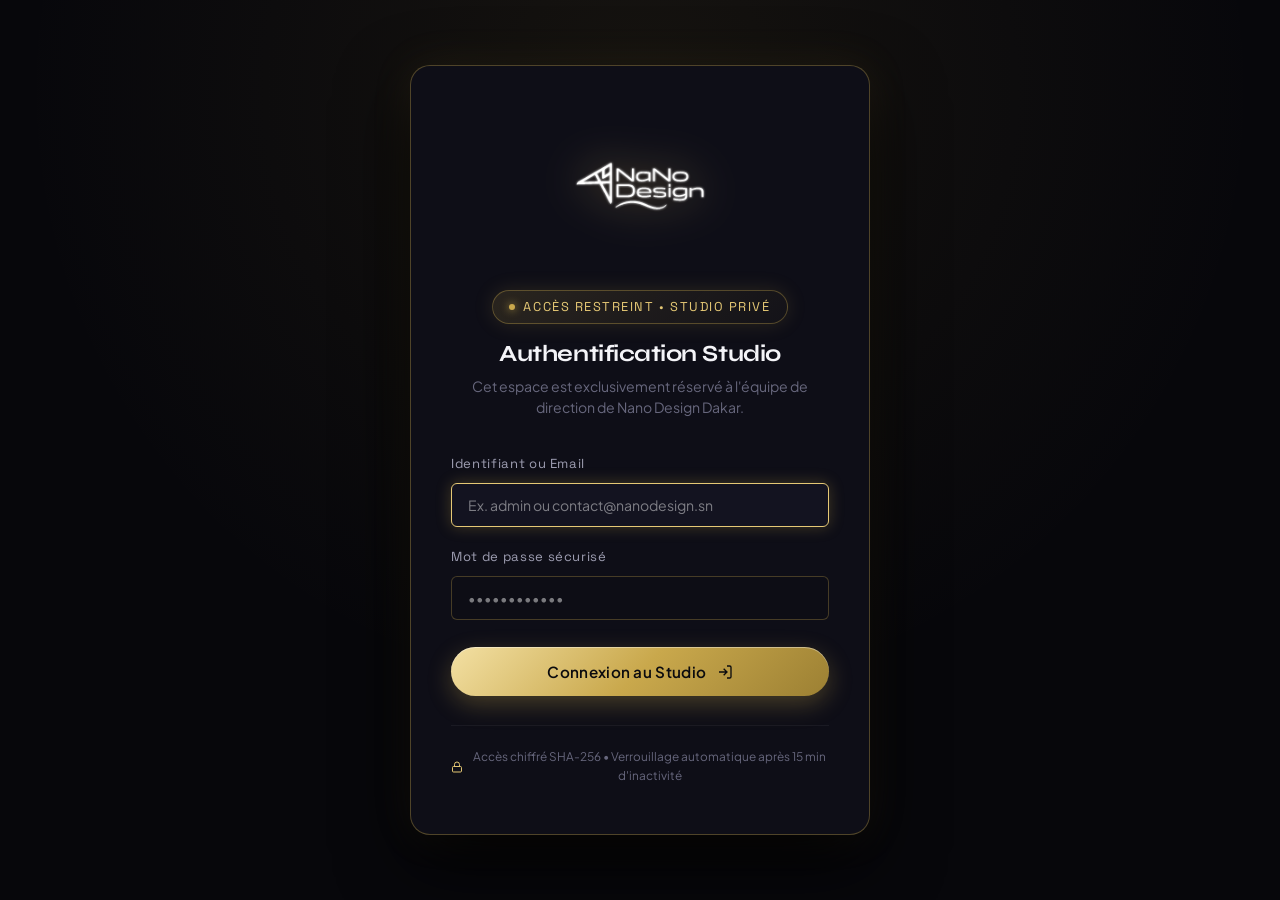
==== admin.html @ c99ffd92 "feat(portfolio): catalogue realisations style Pinterest, filtres contextuels, modale lightbox et hub" ====
<!DOCTYPE html>
<html lang="fr">

<head>
  <meta charset="UTF-8">
  <meta name="viewport" content="width=device-width, initial-scale=1.0">
  <title>Administration Studio — Nano Design Dakar</title>
  <!-- Directives de confidentialité stricte (aucun moteur de recherche) -->
  <meta name="robots" content="noindex, nofollow, noarchive, nosnippet">
  <meta name="googlebot" content="noindex, nofollow, noarchive">
  <meta name="theme-color" content="#07070B">

  <!-- PWA & Application Mobile dédiée Studio -->
  <link rel="manifest" href="admin-manifest.json">
  <meta name="apple-mobile-web-app-capable" content="yes">
  <meta name="apple-mobile-web-app-status-bar-style" content="black-translucent">
  <meta name="apple-mobile-web-app-title" content="Studio Nano">
  <link rel="apple-touch-icon" href="assets/Favicon.png">
  <link rel="icon" type="image/png" sizes="512x512" href="assets/Favicon.png">
  <link rel="shortcut icon" href="assets/Favicon.png">

  <!-- Google Fonts -->
  <link rel="preconnect" href="https://fonts.googleapis.com">
  <link rel="preconnect" href="https://fonts.gstatic.com" crossorigin>
  <link
    href="https://fonts.googleapis.com/css2?family=Plus+Jakarta+Sans:wght@400;500;600;700&family=Space+Grotesk:wght@400;500;600;700&family=Syne:wght@600;700;800&display=swap"
    rel="stylesheet">

  <link rel="stylesheet" href="css/style.css">
  <link rel="stylesheet" href="css/admin-modal.css">

  <style>
    /* Styles spécifiques pour la page admin autonome */
    body.admin-page {
      background: radial-gradient(circle at 50% 10%, rgba(201, 168, 76, 0.08) 0%, transparent 60%),
        #07070B;
      min-height: 100vh;
      display: flex;
      flex-direction: column;
      color: var(--text-primary);
      overflow-x: hidden;
    }

    /* Écran d'Authentification (Login Gate) */
    .admin-auth-screen {
      min-height: 100vh;
      display: flex;
      align-items: center;
      justify-content: center;
      padding: 2rem;
      position: relative;
    }

    .auth-card {
      width: 100%;
      max-width: 460px;
      background: #0E0E17;
      border: 1px solid var(--border-gold);
      border-radius: var(--radius-lg);
      padding: 3rem 2.5rem;
      box-shadow: 0 25px 70px rgba(0, 0, 0, 0.9), 0 0 40px rgba(201, 168, 76, 0.12);
      text-align: center;
      position: relative;
      animation: fadeInAuth 0.5s cubic-bezier(0.16, 1, 0.3, 1);
    }

    @keyframes fadeInAuth {
      from {
        opacity: 0;
        transform: translateY(20px) scale(0.97);
      }

      to {
        opacity: 1;
        transform: translateY(0) scale(1);
      }
    }

    .auth-logo-wrap {
      margin-bottom: 2rem;
      display: flex;
      justify-content: center;
    }

    .auth-logo-wrap img {
      height: 144px;
      /* Taille doublée (*2) */
      width: auto;
      max-width: 480px;
      object-fit: contain;
      mix-blend-mode: screen;
      filter: drop-shadow(0 0 1px rgba(255, 255, 255, 0.95)) drop-shadow(0 0 20px rgba(201, 168, 76, 0.5));
    }

    .auth-title {
      font-size: 1.45rem;
      margin-bottom: 0.5rem;
      color: var(--text-primary);
    }

    .auth-subtitle {
      font-size: 0.88rem;
      color: var(--text-muted);
      margin-bottom: 2.2rem;
      line-height: 1.5;
    }

    .auth-form {
      display: flex;
      flex-direction: column;
      gap: 1.2rem;
      text-align: left;
    }

    .auth-error-msg {
      background: rgba(230, 57, 70, 0.15);
      border: 1px solid rgba(230, 57, 70, 0.35);
      color: #FF6B7A;
      padding: 0.75rem 1rem;
      border-radius: var(--radius-sm);
      font-size: 0.85rem;
      display: none;
      align-items: center;
      gap: 0.5rem;
      margin-bottom: 0.5rem;
    }

    .auth-credentials-hint {
      margin-top: 1.8rem;
      padding-top: 1.4rem;
      border-top: 1px solid rgba(255, 255, 255, 0.05);
      font-size: 0.78rem;
      color: var(--text-muted);
      line-height: 1.6;
    }

    .auth-credentials-hint code {
      background: rgba(201, 168, 76, 0.1);
      color: var(--gold-light);
      padding: 0.2rem 0.4rem;
      border-radius: 4px;
      font-family: var(--font-tech);
    }

    /* Dashboard Principal Déverrouillé */
    .admin-dashboard-container {
      display: none;
      flex-direction: column;
      min-height: 100vh;
      width: 100%;
    }

    .dashboard-top-navbar {
      background: #0A0A10;
      border-bottom: 1px solid var(--border-gold);
      padding: 1rem 2rem;
      display: flex;
      align-items: center;
      justify-content: space-between;
      position: sticky;
      top: 0;
      z-index: 100;
    }

    .dashboard-brand {
      display: flex;
      align-items: center;
      gap: 1rem;
    }

    .dashboard-brand img {
      height: 96px;
      /* Taille doublée (*2) */
      width: auto;
      max-width: 380px;
      object-fit: contain;
      mix-blend-mode: screen;
      filter: drop-shadow(0 0 1px rgba(255, 255, 255, 0.9)) drop-shadow(0 0 14px rgba(201, 168, 76, 0.4));
    }

    .dashboard-user-badge {
      display: flex;
      align-items: center;
      gap: 0.5rem;
      font-family: var(--font-tech);
      font-size: 0.78rem;
      color: var(--gold-light);
      background: rgba(201, 168, 76, 0.1);
      padding: 0.35rem 0.85rem;
      border-radius: var(--radius-full);
      border: 1px solid rgba(201, 168, 76, 0.25);
    }

    .dashboard-actions {
      display: flex;
      align-items: center;
      gap: 1rem;
    }

    .btn-logout {
      background: rgba(230, 57, 70, 0.1);
      border: 1px solid rgba(230, 57, 70, 0.3);
      color: #FF6B7A;
      padding: 0.45rem 1rem;
      border-radius: var(--radius-full);
      font-size: 0.82rem;
      font-weight: 600;
      cursor: pointer;
      display: flex;
      align-items: center;
      gap: 0.4rem;
      transition: all var(--transition-fast);
    }

    .btn-logout:hover {
      background: #E63946;
      color: white;
    }

    .btn-view-site {
      background: rgba(255, 255, 255, 0.05);
      border: 1px solid var(--border-subtle);
      color: var(--text-secondary);
      padding: 0.45rem 1rem;
      border-radius: var(--radius-full);
      font-size: 0.82rem;
      text-decoration: none;
      display: flex;
      align-items: center;
      gap: 0.4rem;
      transition: all var(--transition-fast);
    }

    .btn-view-site:hover {
      color: var(--text-primary);
      border-color: var(--border-medium);
    }

    .dashboard-main-content {
      flex-grow: 1;
      padding: 2.5rem 2rem;
      max-width: 1400px;
      margin: 0 auto;
      width: 100%;
    }

    .dashboard-nav-tabs-bar {
      display: flex;
      gap: 0.8rem;
      margin-bottom: 2rem;
      border-bottom: 1px solid var(--border-subtle);
      padding-bottom: 0.8rem;
      flex-wrap: wrap;
    }

    .dash-tab-btn {
      background: transparent;
      border: 1px solid var(--border-subtle);
      color: var(--text-secondary);
      padding: 0.6rem 1.15rem;
      border-radius: var(--radius-sm);
      font-size: 0.88rem;
      font-weight: 500;
      cursor: pointer;
      display: inline-flex;
      align-items: center;
      gap: 0.5rem;
      white-space: nowrap;
      transition: all var(--transition-fast);
      user-select: none;
    }

    .dash-tab-btn:hover {
      color: var(--text-primary);
      border-color: var(--border-medium);
    }

    .dash-tab-btn.active {
      background: rgba(201, 168, 76, 0.15);
      border-color: var(--gold-primary);
      color: var(--gold-light);
      font-weight: 700;
    }

    .dash-counter {
      background: rgba(255, 255, 255, 0.08);
      color: var(--text-muted);
      font-size: 0.72rem;
      font-weight: 600;
      font-family: var(--font-mono, monospace);
      padding: 0.12rem 0.45rem;
      border-radius: var(--radius-full);
      min-width: 1.35rem;
      text-align: center;
      line-height: 1.2;
      white-space: nowrap;
      transition: all var(--transition-fast);
    }

    .dash-tab-btn.active .dash-counter {
      background: rgba(201, 168, 76, 0.22);
      color: var(--gold-light);
    }

    .dash-counter-alert {
      background: var(--gold-primary);
      color: #08080C;
      font-size: 0.68rem;
      font-weight: 800;
      font-family: var(--font-mono, monospace);
      padding: 0.12rem 0.42rem;
      border-radius: var(--radius-full);
      box-shadow: 0 0 10px rgba(201, 168, 76, 0.45);
      line-height: 1.2;
      white-space: nowrap;
      display: inline-flex;
      align-items: center;
      justify-content: center;
      animation: alertBadgePulse 2.2s infinite ease-in-out;
    }

    .dash-counter-alert.is-unread {
      background: #E63946;
      color: #FFFFFF;
      box-shadow: 0 0 10px rgba(230, 57, 70, 0.55);
    }

    @keyframes alertBadgePulse {

      0%,
      100% {
        transform: scale(1);
        opacity: 1;
      }

      50% {
        transform: scale(1.06);
        opacity: 0.92;
      }
    }

    .dash-pane {
      display: none;
    }

    .dash-pane.is-active {
      display: block;
    }

    /* Styles pour la gestion du portfolio admin */
    .portfolio-admin-filter {
      background: transparent;
      border: 1px solid var(--border-subtle);
      color: var(--text-secondary);
      padding: 0.45rem 1.1rem;
      border-radius: var(--radius-sm);
      font-size: 0.82rem;
      font-weight: 500;
      cursor: pointer;
      transition: all var(--transition-fast);
      user-select: none;
    }

    .portfolio-admin-filter:hover {
      border-color: var(--border-gold);
      color: var(--text-primary);
    }

    .portfolio-admin-filter.active {
      background: rgba(201, 168, 76, 0.15);
      border-color: var(--gold-primary);
      color: var(--gold-light);
      font-weight: 700;
    }

    .admin-project-card {
      background: #111119;
      border: 1px solid var(--border-subtle);
      border-radius: var(--radius-md);
      overflow: hidden;
      display: flex;
      flex-direction: column;
      transition: all var(--transition-normal);
    }

    .admin-project-card:hover {
      border-color: var(--border-gold);
      transform: translateY(-4px);
      box-shadow: 0 8px 24px rgba(0, 0, 0, 0.5);
    }

    .admin-project-thumb {
      height: 175px;
      width: 100%;
      background: #09090E;
      position: relative;
      overflow: hidden;
      display: flex;
      align-items: center;
      justify-content: center;
    }

    .admin-project-thumb img {
      width: 100%;
      height: 100%;
      object-fit: cover;
    }

    .admin-project-body {
      padding: 1.25rem;
      display: flex;
      flex-direction: column;
      flex-grow: 1;
    }

    .admin-project-title {
      font-size: 1.05rem;
      font-weight: 700;
      color: var(--text-primary);
      margin-bottom: 0.25rem;
    }

    .admin-project-client {
      font-size: 0.78rem;
      color: var(--gold-light);
      font-family: var(--font-tech);
      margin-bottom: 0.6rem;
    }

    .admin-project-desc {
      font-size: 0.82rem;
      color: var(--text-secondary);
      line-height: 1.5;
      margin-bottom: 1rem;
      display: -webkit-box;
      -webkit-line-clamp: 2;
      -webkit-box-orient: vertical;
      overflow: hidden;
    }

    .admin-project-footer {
      display: flex;
      justify-content: space-between;
      align-items: center;
      margin-top: auto;
      padding-top: 0.8rem;
      border-top: 1px solid var(--border-subtle);
    }

    /* Styles Dark Premium des champs de formulaires & modales */
    .form-input,
    .form-select,
    .form-textarea,
    .auth-input,
    .proj-modal-input {
      width: 100%;
      background: #0D0D15 !important;
      border: 1px solid rgba(201, 168, 76, 0.3) !important;
      border-radius: var(--radius-sm);
      padding: 0.75rem 1rem;
      color: #FFFFFF !important;
      font-size: 0.88rem;
      font-family: inherit;
      transition: all 0.2s ease;
      box-sizing: border-box;
    }

    .form-input::placeholder,
    .form-textarea::placeholder,
    .auth-input::placeholder,
    .proj-modal-input::placeholder {
      color: rgba(255, 255, 255, 0.45) !important;
      font-style: normal;
    }

    .form-input:focus,
    .form-select:focus,
    .form-textarea:focus,
    .auth-input:focus,
    .proj-modal-input:focus {
      outline: none;
      border-color: var(--gold-light) !important;
      background: #131320 !important;
      box-shadow: 0 0 15px rgba(201, 168, 76, 0.28) !important;
      color: #FFFFFF !important;
    }

    select.form-input,
    select.auth-input,
    select.proj-modal-input {
      background-color: #0D0D15 !important;
      color: #FFFFFF !important;
      cursor: pointer;
    }

    select.form-input option,
    select.auth-input option,
    select.proj-modal-input option {
      background: #0E0E17 !important;
      color: #FFFFFF !important;
      padding: 0.5rem;
    }

    input[type="file"]#proj-form-file {
      background: transparent !important;
      color: var(--text-secondary) !important;
      font-size: 0.82rem;
      border: none !important;
      padding: 0.2rem 0;
      width: 100%;
      cursor: pointer;
    }

    input[type="file"]#proj-form-file::file-selector-button {
      background: rgba(201, 168, 76, 0.15);
      border: 1px solid var(--border-gold);
      color: var(--gold-light);
      padding: 0.45rem 0.9rem;
      border-radius: var(--radius-sm);
      font-family: var(--font-tech);
      font-size: 0.76rem;
      font-weight: 600;
      text-transform: uppercase;
      letter-spacing: 0.05em;
      cursor: pointer;
      margin-right: 0.9rem;
      transition: all 0.2s ease;
    }

    input[type="file"]#proj-form-file::file-selector-button:hover {
      background: var(--gold-light);
      color: #08080C;
      box-shadow: 0 0 12px rgba(201, 168, 76, 0.4);
    }

    /* Modal Projet : Soulèvement et aération des boutons Annuler et Enregistrer */
    #dash-project-modal .invoice-modal-container {
      max-width: 700px;
      width: 95%;
      border-radius: var(--radius-lg);
      background: #0B0B13;
      border: 1px solid var(--border-gold);
      box-shadow: 0 30px 90px rgba(0, 0, 0, 0.95), 0 0 45px rgba(201, 168, 76, 0.2);
    }

    #dash-project-modal .invoice-modal-body {
      padding: 1.8rem 2.2rem 3.2rem 2.2rem !important;
      display: block !important;
      background: #0B0B13 !important;
      max-height: calc(88vh - 75px);
      overflow-y: auto;
    }

    #dash-project-modal .proj-modal-footer-actions {
      display: flex;
      justify-content: flex-end;
      align-items: center;
      gap: 1rem;
      margin-top: 1.6rem;
      padding-top: 1.2rem;
      padding-bottom: 1.8rem;
      border-top: 1px solid var(--border-subtle);
    }

    /* Cartes Réalisations Studio : Boutons Modifier & Supprimer */
    .btn-edit-proj {
      background: rgba(201, 168, 76, 0.12) !important;
      border: 1px solid rgba(201, 168, 76, 0.45) !important;
      color: #E5C875 !important;
      font-weight: 600 !important;
      display: inline-flex !important;
      align-items: center !important;
      gap: 0.4rem !important;
      padding: 0.45rem 0.85rem !important;
      border-radius: var(--radius-sm) !important;
      font-size: 0.78rem !important;
      cursor: pointer !important;
      transition: all 0.2s ease !important;
    }

    .btn-edit-proj svg {
      stroke: #E5C875 !important;
      transition: stroke 0.2s ease !important;
    }

    .btn-edit-proj:hover {
      background: linear-gradient(135deg, #E5C875, #C9A84C) !important;
      color: #07070B !important;
      border-color: #E5C875 !important;
      transform: translateY(-1px);
      box-shadow: 0 4px 14px rgba(201, 168, 76, 0.35);
    }

    .btn-edit-proj:hover svg {
      stroke: #07070B !important;
    }

    .btn-delete-proj {
      background: rgba(239, 68, 68, 0.10) !important;
      border: 1px solid rgba(239, 68, 68, 0.35) !important;
      color: #F87171 !important;
      font-weight: 600 !important;
      display: inline-flex !important;
      align-items: center !important;
      gap: 0.4rem !important;
      padding: 0.45rem 0.85rem !important;
      border-radius: var(--radius-sm) !important;
      font-size: 0.78rem !important;
      cursor: pointer !important;
      transition: all 0.2s ease !important;
    }

    .btn-delete-proj svg {
      stroke: #F87171 !important;
      transition: stroke 0.2s ease !important;
    }

    .btn-delete-proj:hover {
      background: #EF4444 !important;
      color: #FFFFFF !important;
      border-color: #DC2626 !important;
      transform: translateY(-1px);
      box-shadow: 0 4px 14px rgba(239, 68, 68, 0.4);
    }

    .btn-delete-proj:hover svg {
      stroke: #FFFFFF !important;
    }

    /* ==========================================================================
       RESPONSIVE DESIGN STUDIO ADMIN (MOBILE & TABLETTE)
       ========================================================================== */
    html, body.admin-page {
      max-width: 100vw;
      overflow-x: hidden;
    }

    *, *::before, *::after {
      box-sizing: border-box;
    }

    @media (max-width: 900px) {
      /* Barre de Navigation Haute Admin */
      .dashboard-top-navbar {
        padding: 0.75rem 1rem;
        flex-direction: column;
        align-items: stretch;
        gap: 0.75rem;
        position: relative;
      }

      .dashboard-brand {
        display: flex;
        align-items: center;
        justify-content: space-between;
        width: 100%;
      }

      .dashboard-brand img {
        height: 54px;
        max-width: 170px;
      }

      .dashboard-user-badge {
        font-size: 0.72rem;
        padding: 0.25rem 0.65rem;
      }

      .dashboard-actions {
        width: 100%;
        display: flex;
        align-items: center;
        justify-content: flex-start;
        gap: 0.45rem;
        overflow-x: auto;
        padding-bottom: 0.35rem;
        -webkit-overflow-scrolling: touch;
        scrollbar-width: none;
      }

      .dashboard-actions::-webkit-scrollbar {
        display: none;
      }

      .dashboard-actions .btn-db-status,
      .dashboard-actions .btn-view-site,
      .dashboard-actions .btn-logout {
        padding: 0.4rem 0.75rem;
        font-size: 0.75rem;
        white-space: nowrap;
        flex-shrink: 0;
      }
    }

    @media (max-width: 768px) {
      /* Layout Dashboard Central */
      .dashboard-main-content {
        padding: 1.2rem 1rem 3rem 1rem;
        max-width: 100%;
      }

      /* Onglets de navigation Dashboard (Grille 2x2 harmonieuse) */
      .dashboard-nav-tabs-bar {
        display: grid;
        grid-template-columns: 1fr 1fr;
        gap: 0.5rem;
        margin-bottom: 1.5rem;
        padding-bottom: 0.5rem;
      }

      .dash-tab-btn {
        width: 100%;
        justify-content: center;
        padding: 0.65rem 0.5rem;
        font-size: 0.8rem;
        gap: 0.35rem;
        white-space: normal;
        text-align: center;
      }

      /* Grille des Statistiques */
      .admin-stats-overview {
        grid-template-columns: 1fr 1fr !important;
        gap: 0.75rem !important;
        margin-bottom: 1.4rem !important;
      }

      .stat-box-admin {
        padding: 1rem 0.85rem !important;
      }

      .stat-box-admin .num {
        font-size: 1.25rem !important;
      }

      .stat-box-admin .sub {
        font-size: 0.68rem !important;
      }

      /* Tableaux Devis et Messages */
      .admin-table-wrapper {
        width: 100%;
        max-width: 100%;
        overflow-x: auto;
        -webkit-overflow-scrolling: touch;
        border-radius: var(--radius-sm);
        margin-bottom: 1rem;
        box-shadow: inset -8px 0 12px -6px rgba(0, 0, 0, 0.7);
      }

      .admin-table {
        min-width: 740px;
      }

      .admin-table th,
      .admin-table td {
        padding: 0.75rem 0.85rem !important;
        font-size: 0.82rem !important;
      }

      /* Portfolio Admin */
      .admin-portfolio-grid {
        grid-template-columns: 1fr !important;
        gap: 1.2rem !important;
      }

      #portfolio-admin-filter-bar {
        overflow-x: auto !important;
        flex-wrap: nowrap !important;
        padding-bottom: 0.5rem !important;
        -webkit-overflow-scrolling: touch;
        scrollbar-width: none;
      }

      #portfolio-admin-filter-bar::-webkit-scrollbar {
        display: none;
      }

      .portfolio-admin-filter {
        white-space: nowrap !important;
        flex-shrink: 0;
        font-size: 0.78rem;
        padding: 0.4rem 0.85rem;
      }

      /* Modales d'administration & facture */
      .payment-simulation-modal,
      .invoice-modal-overlay {
        padding: 0.6rem 0.5rem !important;
        align-items: flex-start !important;
      }

      .payment-box {
        width: 100% !important;
        max-width: 100% !important;
        padding: 1.2rem 1rem !important;
        margin: 0.5rem auto !important;
        border-radius: var(--radius-md) !important;
      }

      .invoice-modal-container {
        width: 100% !important;
        max-width: 100% !important;
        margin: 0.5rem auto !important;
        border-radius: var(--radius-md) !important;
        height: auto !important;
        max-height: 94vh !important;
      }

      .invoice-actions-bar {
        flex-direction: column !important;
        align-items: stretch !important;
        padding: 0.85rem 1rem !important;
        gap: 0.75rem !important;
      }

      .invoice-actions-left {
        justify-content: space-between !important;
        width: 100% !important;
      }

      .invoice-actions-right {
        display: grid !important;
        grid-template-columns: 1fr 1fr !important;
        gap: 0.45rem !important;
        width: 100% !important;
      }

      .invoice-actions-right .btn-invoice-close {
        grid-column: span 2;
        width: 100% !important;
        border-radius: var(--radius-sm) !important;
        height: 38px !important;
        background: rgba(230, 57, 70, 0.15) !important;
        color: #FF6B7A !important;
        border: 1px solid rgba(230, 57, 70, 0.3) !important;
        margin-left: 0 !important;
      }

      .btn-invoice-action {
        padding: 0.45rem 0.65rem !important;
        font-size: 0.75rem !important;
        justify-content: center !important;
        width: 100% !important;
      }

      .invoice-modal-body {
        padding: 0.9rem 0.7rem !important;
      }

      .invoice-paper {
        padding: 1.4rem 1rem !important;
        font-size: 0.85rem !important;
      }

      .inv-header {
        flex-direction: column !important;
        align-items: flex-start !important;
        gap: 1.2rem !important;
        padding-bottom: 1.2rem !important;
        margin-bottom: 1.4rem !important;
      }

      .inv-doc-col {
        text-align: left !important;
        align-items: flex-start !important;
      }

      .inv-grid-two-cols {
        grid-template-columns: 1fr !important;
        gap: 1rem !important;
        margin-bottom: 1.5rem !important;
      }

      .inv-table-wrap {
        overflow-x: auto;
        -webkit-overflow-scrolling: touch;
      }

      .inv-table {
        min-width: 480px;
      }

      .inv-totals-wrap {
        justify-content: stretch !important;
      }

      .inv-totals-box {
        max-width: 100% !important;
        width: 100% !important;
      }

      .inv-signature-zone {
        flex-direction: column !important;
        align-items: center !important;
        text-align: center !important;
        gap: 1.4rem !important;
      }

      /* Modal Ajout Projet */
      #dash-project-modal .invoice-modal-body {
        padding: 1.2rem 1rem 2.2rem 1rem !important;
      }

      #form-portfolio-project div[style*="grid-template-columns: 1fr 1fr"],
      #form-portfolio-project div[style*="grid-template-columns:1fr 1fr"] {
        grid-template-columns: 1fr !important;
        gap: 0.85rem !important;
      }

      .proj-modal-footer-actions {
        flex-direction: column-reverse !important;
        gap: 0.65rem !important;
      }

      .proj-modal-footer-actions button {
        width: 100% !important;
        justify-content: center !important;
      }

      /* Modal Paiement & Encaissement */
      #dash-payment-sim-modal .payment-box div[style*="grid-template-columns: 1fr 1fr"] {
        grid-template-columns: 1fr !important;
        gap: 0.5rem !important;
      }

      .payment-providers-grid {
        grid-template-columns: 1fr 1fr 1fr !important;
        gap: 0.4rem !important;
      }

      .provider-pill {
        padding: 0.5rem 0.2rem !important;
      }

      .provider-pill .provider-name {
        font-size: 0.76rem !important;
      }

      .provider-pill .provider-sub {
        font-size: 0.62rem !important;
      }

      /* Modal Supabase */
      #dash-supabase-modal div[style*="grid-template-columns: 1fr 1fr"] {
        grid-template-columns: 1fr !important;
      }

      /* Modal Message & Brief */
      #dash-message-modal div[style*="grid-template-columns: 1fr 1fr"],
      #dash-brief-modal div[style*="grid-template-columns: repeat"] {
        grid-template-columns: 1fr !important;
        gap: 0.65rem !important;
      }
    }

    @media (max-width: 600px) {
      /* Écran d'Authentification (Login Gate) */
      .admin-auth-screen {
        padding: 1.5rem 1rem;
      }

      .auth-card {
        padding: 2.2rem 1.4rem;
        border-radius: var(--radius-md);
        box-shadow: 0 15px 40px rgba(0, 0, 0, 0.8);
      }

      .auth-logo-wrap {
        margin-bottom: 1.2rem;
      }

      .auth-logo-wrap img {
        height: 84px;
        max-width: 100%;
      }

      .auth-title {
        font-size: 1.25rem;
      }

      .auth-subtitle {
        font-size: 0.82rem;
        margin-bottom: 1.6rem;
      }

      .auth-credentials-hint {
        flex-direction: column;
        text-align: center;
      }

      /* Stats en 1 colonne sur petits écrans */
      .admin-stats-overview {
        grid-template-columns: 1fr !important;
        gap: 0.65rem !important;
      }
    }

    @media (max-width: 480px) {
      .dashboard-brand img {
        height: 46px;
      }
      .dashboard-user-badge span:last-child {
        display: none;
      }
      .dashboard-user-badge::after {
        content: "Admin";
        font-size: 0.72rem;
      }
      .dash-pane h3 {
        font-size: 1.1rem !important;
      }
    }
  </style>
</head>

<body class="admin-page">

  <!-- ==========================================================================
       1. ÉCRAN D'AUTHENTIFICATION PRIVÉ (LOGIN GATE)
       ========================================================================== -->
  <div class="admin-auth-screen" id="admin-auth-screen">
    <div class="auth-card">
      <div class="auth-logo-wrap">
        <img src="assets/Logo.png" alt="Nano Design" onerror="this.onerror=null; this.src='assets/logo.png';">
      </div>

      <div class="eyebrow-badge" style="margin-bottom: 1rem;">
        <span class="dot"></span>
        <span>Accès Restreint • Studio Privé</span>
      </div>

      <h1 class="auth-title">Authentification Studio</h1>
      <p class="auth-subtitle">
        Cet espace est exclusivement réservé à l'équipe de direction de Nano Design Dakar.
      </p>

      <div class="auth-error-msg" id="auth-error-msg">
        <svg width="16" height="16" viewBox="0 0 24 24" fill="none" stroke="currentColor" stroke-width="2">
          <circle cx="12" cy="12" r="10"></circle>
          <line x1="12" y1="8" x2="12" y2="12"></line>
          <line x1="12" y1="16" x2="12.01" y2="16"></line>
        </svg>
        <span>Identifiant ou mot de passe incorrect.</span>
      </div>

      <form id="auth-login-form" class="auth-form">
        <div class="form-field">
          <label class="form-label" for="auth-user">Identifiant ou Email</label>
          <input type="text" id="auth-user" class="form-input" placeholder="Ex. admin ou contact@nanodesign.sn" required
            autofocus>
        </div>

        <div class="form-field">
          <label class="form-label" for="auth-password">Mot de passe sécurisé</label>
          <input type="password" id="auth-password" class="form-input" placeholder="••••••••••••" required>
        </div>

        <button type="submit" class="btn btn-primary" style="width: 100%; margin-top: 0.5rem;">
          <span>Connexion au Studio</span>
          <svg width="16" height="16" viewBox="0 0 24 24" fill="none" stroke="currentColor" stroke-width="2">
            <path d="M15 3h4a2 2 0 0 1 2 2v14a2 2 0 0 1-2 2h-4M10 17l5-5-5-5M15 12H3" />
          </svg>
        </button>
      </form>

      <div class="auth-credentials-hint" style="display: flex; align-items: center; justify-content: center; gap: 0.5rem; color: var(--text-muted); font-size: 0.74rem;">
        <svg width="14" height="14" viewBox="0 0 24 24" fill="none" stroke="var(--gold-light)" stroke-width="2"><rect x="3" y="11" width="18" height="11" rx="2" ry="2"></rect><path d="M7 11V7a5 5 0 0 1 10 0v4"></path></svg>
        <span>Accès chiffré SHA-256 • Verrouillage automatique après 15 min d'inactivité</span>
      </div>
    </div>
  </div>

  <!-- ==========================================================================
       2. DASHBOARD ADMINISTRATEUR COMPLET
       ========================================================================== -->
  <div class="admin-dashboard-container" id="admin-dashboard-container">
    <!-- Barre Supérieure -->
    <header class="dashboard-top-navbar">
      <div class="dashboard-brand">
        <img src="assets/Logo.png" alt="Nano Design" onerror="this.onerror=null; this.src='assets/logo.png';">
        <div class="dashboard-user-badge">
          <span class="status-indicator"></span>
          <span>Studio Admin • Connecté</span>
        </div>
      </div>

      <div class="dashboard-actions">
        <!-- Indicateur Base de données Supabase -->
        <button type="button" id="btn-open-supabase-modal" class="btn-db-status"
          title="Configuration de la Base de Données Supabase">
          <span class="db-status-dot" id="db-status-dot"></span>
          <span id="db-status-label">Base de données</span>
        </button>

        <!-- Bouton Alertes Sonores & Notifications Push -->
        <button type="button" id="btn-toggle-alerts" class="btn-db-status"
          title="Gérer les alertes sonores et notifications de bureau">
          <span id="alerts-status-icon">🔔</span>
          <span id="alerts-status-label">Alertes Actives</span>
        </button>

        <a href="index.html" class="btn-view-site" title="Voir le site public">
          <svg width="14" height="14" viewBox="0 0 24 24" fill="none" stroke="currentColor" stroke-width="2">
            <path d="M18 13v6a2 2 0 0 1-2 2H5a2 2 0 0 1-2-2V8a2 2 0 0 1 2-2h6"></path>
            <polyline points="15 3 21 3 21 9"></polyline>
            <line x1="10" y1="14" x2="21" y2="3"></line>
          </svg>
          <span>Voir le site public</span>
        </a>

        <button type="button" class="btn-logout" id="btn-lock-screen" style="border-color: rgba(201, 168, 76, 0.4); color: var(--gold-light);" title="Verrouiller l'accès au studio immédiatement">
          <svg width="14" height="14" viewBox="0 0 24 24" fill="none" stroke="currentColor" stroke-width="2">
            <rect x="3" y="11" width="18" height="11" rx="2" ry="2"></rect>
            <path d="M7 11V7a5 5 0 0 1 10 0v4"></path>
          </svg>
          <span>Verrouiller</span>
        </button>

        <button class="btn-logout" id="btn-logout-action">
          <svg width="14" height="14" viewBox="0 0 24 24" fill="none" stroke="currentColor" stroke-width="2">
            <path d="M9 21H5a2 2 0 0 1-2-2V5a2 2 0 0 1 2-2h4M16 17l5-5-5-5M21 12H9" />
          </svg>
          <span>Déconnexion</span>
        </button>
      </div>
    </header>

    <!-- Contenu Central -->
    <main class="dashboard-main-content">
      <!-- Onglets de Navigation -->
      <div class="dashboard-nav-tabs-bar">
        <button class="dash-tab-btn active" data-dash-target="pane-dash-quotes" id="tab-btn-quotes"
          title="Devis reçus via le tunnel">
          <span>Devis Reçus</span>
          <span class="dash-counter" id="dash-quotes-counter" title="Total des devis">3</span>
          <span class="dash-counter-alert" id="dash-quotes-alert" style="display: none;"
            title="Nouveaux devis à traiter">+0</span>
        </button>
        <button class="dash-tab-btn" data-dash-target="pane-dash-messages" id="tab-btn-messages"
          title="Messages du formulaire de contact">
          <span>Messages Contact</span>
          <span class="dash-counter" id="dash-messages-counter" title="Total des messages">2</span>
          <span class="dash-counter-alert is-unread" id="dash-messages-alert" style="display: none;"
            title="Messages non lus">0</span>
        </button>
        <button class="dash-tab-btn" data-dash-target="pane-dash-portfolio" id="tab-btn-portfolio"
          title="Gérer les créations affichées sur le site public">
          <span>Portfolio Studio</span>
          <span class="dash-counter" id="dash-portfolio-counter">6</span>
        </button>
        <button class="dash-tab-btn" data-dash-target="pane-dash-payments" id="tab-btn-payments"
          title="Paiements Wave, Orange Money et Statistiques">
          <span>Paiements & Stats</span>
        </button>
      </div>

      <!-- ================= PANNEAU 1 : DEVIS ================= -->
      <div class="dash-pane is-active" id="pane-dash-quotes">
        <div class="admin-stats-overview">
          <div class="stat-box-admin">
            <span class="sub">TOTAL DEVIS REÇUS</span>
            <div class="num" id="stat-quotes-num">3</div>
          </div>
          <div class="stat-box-admin">
            <span class="sub">MONTANT COLLECTÉ (WAVE / OM)</span>
            <div class="num" style="color: #34D399;" id="stat-paid-amount">750 000 FCFA</div>
          </div>
          <div class="stat-box-admin">
            <span class="sub">DÉLAI MOYEN DE RÉPONSE</span>
            <div class="num" style="color: var(--gold-light);" id="stat-response-time">&lt; 4h (Engagé)</div>
          </div>
          <div class="stat-box-admin">
            <span class="sub">TAUX DE TRANSFORMATION</span>
            <div class="num" id="stat-transform-rate" style="color: #34D399;">--</div>
          </div>
        </div>

        <div style="display: flex; justify-content: space-between; align-items: center; margin-bottom: 1.2rem;">
          <h3 style="font-size: 1.3rem;">Demandes reçues en temps réel via le tunnel interactif :</h3>
          <button class="btn btn-secondary btn-sm" id="btn-refresh-quotes">
            <span>Actualiser</span>
          </button>
        </div>

        <div class="admin-table-wrapper">
          <table class="admin-table">
            <thead>
              <tr>
                <th>Réf & Date</th>
                <th>Client & Contact</th>
                <th>Prestation Choisie & Budget</th>
                <th>Cahier des charges</th>
                <th>Statut Projet</th>
                <th>Statut Paiement</th>
                <th>Action Admin</th>
              </tr>
            </thead>
            <tbody id="dash-quotes-tbody">
              <!-- Rempli par JavaScript -->
            </tbody>
          </table>
        </div>
      </div>

      <!-- ================= PANNEAU 2 : MESSAGES ================= -->
      <div class="dash-pane" id="pane-dash-messages">
        <h3 style="font-size: 1.3rem; margin-bottom: 1.2rem;">Messages reçus depuis le formulaire de la page Contact :
        </h3>
        <div class="admin-table-wrapper">
          <table class="admin-table">
            <thead>
              <tr>
                <th>ID & Date</th>
                <th>Expéditeur & Contact</th>
                <th>Objet & Message</th>
                <th>Statut</th>
                <th style="text-align: right;">Action</th>
              </tr>
            </thead>
            <tbody id="dash-messages-tbody">
              <!-- Rempli par JavaScript -->
            </tbody>
          </table>
        </div>
      </div>

      <!-- ================= PANNEAU 3 : PAIEMENTS & STATS ================= -->
      <div class="dash-pane" id="pane-dash-payments">
        <div
          style="background: #11111B; border: 1px solid var(--border-gold); border-radius: var(--radius-md); padding: 2rem; margin-bottom: 2rem;">
          <h3 style="color: var(--gold-light); margin-bottom: 0.6rem;">Module de Paiement en Ligne (Sénégal) — Phase 2
          </h3>
          <p style="color: var(--text-secondary); font-size: 0.95rem; line-height: 1.6;">
            Conformément à vos exigences (Section 9), le paiement n'est pas automatique en fin de formulaire : vous
            échangez avec le client, fixez le montant final convenu dans le tableau ci-dessus en cliquant sur
            <strong>"Générer Paiement"</strong>, puis le client reçoit son lien de règlement Wave, Orange Money ou Carte
            Bancaire.
          </p>
        </div>

        <!-- En-tête des Statistiques Réelles -->
        <div
          style="display: flex; justify-content: space-between; align-items: center; margin-bottom: 1.2rem; flex-wrap: wrap; gap: 1rem;">
          <div style="display: flex; align-items: center; gap: 0.6rem;">
            <span
              style="display: inline-block; width: 8px; height: 8px; background: #34D399; border-radius: 50%; box-shadow: 0 0 10px #34D399; animation: alertBadgePulse 2s infinite;"></span>
            <h4 style="color: var(--text-primary); font-size: 1.05rem; margin: 0; font-weight: 600;">Statistiques de
              Fréquentation & Tunnel (En Direct)</h4>
          </div>
          <div style="display: flex; gap: 0.6rem; align-items: center;">
            <button type="button" id="btn-refresh-analytics"
              style="background: rgba(255,255,255,0.06); border: 1px solid var(--border-subtle); color: var(--text-secondary); border-radius: var(--radius-sm); padding: 0.35rem 0.8rem; font-size: 0.78rem; font-weight: 600; cursor: pointer; display: inline-flex; align-items: center; gap: 0.4rem; transition: all 0.2s;">
              <svg width="12" height="12" viewBox="0 0 24 24" fill="none" stroke="currentColor" stroke-width="2">
                <path d="M23 4v6h-6M1 20v-6h6M3.51 9a9 9 0 0 1 14.85-3.36L23 10M1 14l4.64 4.36A9 9 0 0 0 20.49 15" />
              </svg>
              <span>Actualiser les métriques</span>
            </button>
            <span id="analytics-live-tag"
              style="background: rgba(52, 211, 153, 0.12); border: 1px solid rgba(52, 211, 153, 0.3); color: #34D399; font-size: 0.72rem; font-weight: 700; padding: 0.2rem 0.6rem; border-radius: var(--radius-full);">●
              Données Réelles</span>
          </div>
        </div>

        <div class="admin-stats-overview">
          <div class="stat-box-admin">
            <span class="sub">VISITEURS UNIQUES RÉELS</span>
            <div class="num" id="stat-unique-visitors" style="color: var(--gold-light);">--</div>
            <small style="color: var(--text-muted); font-size: 0.72rem; margin-top: 0.35rem; display: block;">Appareils
              distincts enregistrés</small>
          </div>
          <div class="stat-box-admin">
            <span class="sub">PAGES CONSULTÉES / SESSION</span>
            <div class="num" id="stat-pages-session">--</div>
            <small style="color: var(--text-muted); font-size: 0.72rem; margin-top: 0.35rem; display: block;">Profondeur
              de navigation moyenne</small>
          </div>
          <div class="stat-box-admin">
            <span class="sub">CONVERSIONS TUNNEL DEVIS</span>
            <div class="num" id="stat-conversion-rate" style="color: #34D399;">--</div>
            <small style="color: var(--text-muted); font-size: 0.72rem; margin-top: 0.35rem; display: block;">Devis
              reçus / Visiteurs tunnel</small>
          </div>
          <div class="stat-box-admin">
            <span class="sub">PAYS DOMINANTS DÉTECTÉS</span>
            <div class="num" id="stat-dominant-countries"
              style="font-size: 1.05rem; margin-top: 0.5rem; white-space: normal; line-height: 1.4;">--</div>
            <small style="color: var(--text-muted); font-size: 0.72rem; margin-top: 0.35rem; display: block;">Origines
              géographiques réelles</small>
          </div>
        </div>

        <!-- Répartition par Sections du Site -->
        <div
          style="background: #11111B; border: 1px solid var(--border-subtle); border-radius: var(--radius-md); padding: 1.4rem; margin-top: 1.5rem;">
          <div style="display: flex; justify-content: space-between; align-items: center; margin-bottom: 1rem;">
            <span
              style="font-size: 0.78rem; text-transform: uppercase; letter-spacing: 0.08em; color: var(--gold-light); font-weight: 700;">Affluence
              Réelle par Section du Site</span>
            <span style="font-size: 0.75rem; color: var(--text-muted);">Sections les plus explorées</span>
          </div>
          <div id="analytics-sections-breakdown"
            style="display: grid; grid-template-columns: repeat(auto-fit, minmax(130px, 1fr)); gap: 0.8rem;">
            <!-- Rempli dynamiquement par JS avec les vraies vues -->
          </div>
        </div>
      </div>

      <!-- ================= PANNEAU 4 : GESTION DU PORTFOLIO ================= -->
      <div class="dash-pane" id="pane-dash-portfolio">
        <div
          style="display: flex; justify-content: space-between; align-items: center; margin-bottom: 2rem; flex-wrap: wrap; gap: 1rem;">
          <div>
            <h3 style="font-size: 1.35rem; color: var(--text-primary); margin-bottom: 0.35rem;">Catalogue des
              Réalisations du Studio</h3>
            <p style="color: var(--text-secondary); font-size: 0.88rem;">Ajoutez, modifiez ou retirez des projets
              affichés sur le site public de Nano Design sans toucher au code.</p>
          </div>
          <button type="button" class="btn btn-primary" id="btn-add-portfolio-proj"
            style="display: inline-flex; align-items: center; gap: 0.5rem; padding: 0.65rem 1.3rem;">
            <svg width="15" height="15" viewBox="0 0 24 24" fill="none" stroke="currentColor" stroke-width="2.5">
              <line x1="12" y1="5" x2="12" y2="19"></line>
              <line x1="5" y1="12" x2="19" y2="12"></line>
            </svg>
            <span> Ajouter une réalisation</span>
          </button>
        </div>

        <!-- Alerte / Statut Synchronisation Multi-Appareils Cloud -->
        <div id="portfolio-cloud-status-container" style="margin-bottom: 1.5rem;"></div>

        <!-- Filtres par Catégorie du Portfolio Admin -->
        <div style="display: flex; gap: 0.6rem; margin-bottom: 1.5rem; flex-wrap: wrap;"
          id="portfolio-admin-filter-bar">
          <button class="portfolio-admin-filter active" data-admin-filter="all">Tous les projets (<span
              id="count-filter-all">0</span>)</button>
          <button class="portfolio-admin-filter" data-admin-filter="logos">Logos & Branding (<span
              id="count-filter-logos">0</span>)</button>
          <button class="portfolio-admin-filter" data-admin-filter="web">Sites Web & Mobile (<span
              id="count-filter-web">0</span>)</button>
          <button class="portfolio-admin-filter" data-admin-filter="supports">Signalétique & Supports (<span
              id="count-filter-supports">0</span>)</button>
        </div>

        <!-- Grille des Cartes Réalisations Admin -->
        <div class="admin-portfolio-grid" id="admin-portfolio-grid"
          style="display: grid; grid-template-columns: repeat(auto-fill, minmax(320px, 1fr)); gap: 1.5rem;">
          <!-- Injecté dynamiquement par JS -->
        </div>
      </div>
    </main>
  </div>

  <!-- ==========================================================================
       MODAL FACTURE OFFICIELLE NANO DESIGN (AVEC PARTAGE WHATSAPP, EMAIL & PDF)
       ========================================================================== -->
  <div class="invoice-modal-overlay" id="dash-invoice-modal">
    <div class="invoice-modal-container">
      <!-- Barre d'actions supérieure -->
      <div class="invoice-actions-bar">
        <div class="invoice-actions-left">
          <span class="invoice-num-tag" id="inv-top-id">FACTURE N° FACT-2026-4821</span>
          <span class="inv-badge-status inv-badge-paid" id="inv-top-badge">Acquittée</span>
        </div>
        <div class="invoice-actions-right">
          <!-- Bouton Partager WhatsApp -->
          <a href="#" class="btn-invoice-action btn-inv-whatsapp" id="btn-inv-whatsapp" target="_blank" rel="noopener">
            <svg width="17" height="17" viewBox="0 0 24 24" fill="currentColor">
              <path
                d="M12.04 2c-5.46 0-9.91 4.45-9.91 9.91 0 1.75.46 3.45 1.32 4.95L2.05 22l5.25-1.38c1.45.79 3.08 1.21 4.74 1.21 5.46 0 9.91-4.45 9.91-9.91 0-2.65-1.03-5.14-2.9-7.01A9.816 9.816 0 0 0 12.04 2zm5.8 14.16c-.24.67-1.39 1.29-1.93 1.37-.52.08-1.18.11-3.41-.81-2.48-1.03-4.08-3.56-4.2-3.72-.12-.17-.99-1.32-.99-2.52 0-1.2.62-1.79.84-2.03.22-.24.48-.3.64-.3.16 0 .32.002.46.008.15.006.35-.057.55.42.2.49.69 1.68.75 1.8.06.12.1.26.02.42-.08.17-.12.27-.24.41-.12.14-.25.32-.36.43-.12.12-.24.25-.1.49.14.24.63 1.04 1.35 1.68.93.83 1.71 1.09 1.95 1.21.24.12.38.1.52-.06.14-.17.61-.71.77-.96.16-.24.32-.2.54-.12.22.08 1.39.66 1.63.78.24.12.4.18.46.28.06.1.06.58-.18 1.25z" />
            </svg>
            <span>Partager sur WhatsApp</span>
          </a>
          <!-- Bouton Partager Email -->
          <a href="#" class="btn-invoice-action btn-inv-email" id="btn-inv-email">
            <svg width="16" height="16" viewBox="0 0 24 24" fill="none" stroke="currentColor" stroke-width="2">
              <path d="M4 4h16c1.1 0 2 .9 2 2v12c0 1.1-.9 2-2 2H4c-1.1 0-2-.9-2-2V6c0-1.1.9-2 2-2z" />
              <polyline points="22,6 12,13 2,6" />
            </svg>
            <span>Envoyer par Email</span>
          </a>
          <!-- Bouton Imprimer / PDF -->
          <button type="button" class="btn-invoice-action btn-inv-print" id="btn-inv-print">
            <svg width="16" height="16" viewBox="0 0 24 24" fill="none" stroke="currentColor" stroke-width="2">
              <polyline points="6 9 6 2 18 2 18 9"></polyline>
              <path d="M6 18H4a2 2 0 0 1-2-2v-5a2 2 0 0 1 2-2h16a2 2 0 0 1 2 2v5a2 2 0 0 1-2 2h-2"></path>
              <rect x="6" y="14" width="12" height="8"></rect>
            </svg>
            <span>Imprimer / PDF</span>
          </button>
          <!-- Bouton Copier -->
          <button type="button" class="btn-invoice-action btn-inv-copy" id="btn-inv-copy" title="Copier le résumé">
            <svg width="15" height="15" viewBox="0 0 24 24" fill="none" stroke="currentColor" stroke-width="2">
              <rect x="9" y="9" width="13" height="13" rx="2" ry="2"></rect>
              <path d="M5 15H4a2 2 0 0 1-2-2V4a2 2 0 0 1 2-2h9a2 2 0 0 1 2 2v1"></path>
            </svg>
            <span>Copier</span>
          </button>
          <!-- Bouton Fermer (Croix centrée au milieu du cercle) -->
          <button type="button" class="btn-invoice-close" id="btn-inv-close" aria-label="Fermer la facture">
            <svg width="14" height="14" viewBox="0 0 24 24" fill="none" stroke="currentColor" stroke-width="2.5"
              stroke-linecap="round" stroke-linejoin="round" style="display: block;">
              <line x1="18" y1="6" x2="6" y2="18"></line>
              <line x1="6" y1="6" x2="18" y2="18"></line>
            </svg>
          </button>
        </div>
      </div>

      <!-- Zone défilable de la facture format A4 -->
      <div class="invoice-modal-body">
        <div class="invoice-paper" id="invoice-printable-sheet">
          <!-- En-tête -->
          <div class="inv-header">
            <div class="inv-brand-col">
              <div class="inv-logo-wrap">
                <img src="assets/Logo.png" alt="Nano Design" onerror="this.onerror=null; this.src='assets/logo.png';">
              </div>
              <div class="inv-studio-meta">
                <strong>NANO DESIGN DAKAR</strong><br>
                Studio de Création Numérique, Branding & Signalétique<br>
                Rue de la Plage, Les Almadies • Dakar, Sénégal<br>
                Tél / WhatsApp : +221 78 380 03 69 • nanodesign221@gmail.com<br>
                <small style="color: var(--text-muted);">NINEA : 009842103 2P2 • RCCM : SN.DKR.2024.B.14820</small>
              </div>
            </div>
            <div class="inv-doc-col">
              <h2 class="inv-doc-title" id="inv-sheet-title">FACTURE</h2>
              <div style="font-family: var(--font-tech); font-weight: 700; color: var(--gold-light); font-size: 1.1rem;"
                id="inv-sheet-id">N° FACT-2026-4821</div>
              <div id="inv-sheet-badge" class="inv-badge-status inv-badge-paid">✓ FACTURE ACQUITTÉE</div>
            </div>
          </div>

          <!-- Grille Client & Dates -->
          <div class="inv-grid-two-cols">
            <div class="inv-block-card">
              <h5>
                <svg width="14" height="14" viewBox="0 0 24 24" fill="none" stroke="currentColor" stroke-width="2">
                  <path d="M20 21v-2a4 4 0 0 0-4-4H8a4 4 0 0 0-4 4v2"></path>
                  <circle cx="12" cy="7" r="4"></circle>
                </svg>
                Facturé à (Client)
              </h5>
              <div class="inv-client-name" id="inv-client-name">Moussa Diop</div>
              <div class="inv-client-meta">
                <div id="inv-client-company" style="font-weight: 600; color: var(--text-primary);">Teranga Prestige
                  Hospitality</div>
                <div id="inv-client-phone">+221 77 452 10 98</div>
                <div id="inv-client-email">moussa@terangagroup.sn</div>
                <div style="color: var(--text-muted); font-size: 0.8rem;">Dakar, Sénégal</div>
              </div>
            </div>

            <div class="inv-block-card">
              <h5>
                <svg width="14" height="14" viewBox="0 0 24 24" fill="none" stroke="currentColor" stroke-width="2">
                  <rect x="3" y="4" width="18" height="18" rx="2" ry="2"></rect>
                  <line x1="16" y1="2" x2="16" y2="6"></line>
                  <line x1="8" y1="2" x2="8" y2="6"></line>
                  <line x1="3" y1="10" x2="21" y2="10"></line>
                </svg>
                Détails du Dossier
              </h5>
              <div class="inv-meta-row">
                <span class="inv-meta-label">Date d'émission :</span>
                <span class="inv-meta-val" id="inv-date-issued">05 Septembre 2026</span>
              </div>
              <div class="inv-meta-row">
                <span class="inv-meta-label">Référence Devis :</span>
                <span class="inv-meta-val" id="inv-quote-ref">ND-2026-4821</span>
              </div>
              <div class="inv-meta-row">
                <span class="inv-meta-label">Canal de règlement :</span>
                <span class="inv-meta-val" id="inv-pay-mode">Wave Business</span>
              </div>
              <div class="inv-meta-row">
                <span class="inv-meta-label">Délai indicatif :</span>
                <span class="inv-meta-val" id="inv-timeline">1 mois (Standard)</span>
              </div>
            </div>
          </div>

          <!-- Tableau des Prestations -->
          <div class="inv-table-wrap">
            <table class="inv-table">
              <thead>
                <tr>
                  <th style="width: 55%;">Prestation & Cahier des Charges</th>
                  <th style="width: 10%; text-align: center;">Qté</th>
                  <th style="width: 15%; text-align: right;">P.U. HT</th>
                  <th style="width: 20%; text-align: right;">Total HT (FCFA)</th>
                </tr>
              </thead>
              <tbody>
                <tr>
                  <td>
                    <div class="inv-service-title" id="inv-item-title">Créer un site web — Site vitrine sur-mesure</div>
                    <div class="inv-service-desc" id="inv-item-desc">
                      Refonte complète du site pour notre complexe hôtelier aux Almadies. Design haut de gamme sombre
                      avec système de réservation.
                    </div>
                  </td>
                  <td style="text-align: center; font-family: var(--font-tech); font-weight: 600;">1</td>
                  <td style="text-align: right; font-family: var(--font-tech); font-weight: 600;" id="inv-item-pu">1 800
                    000</td>
                  <td
                    style="text-align: right; font-family: var(--font-tech); font-weight: 700; color: var(--gold-light);"
                    id="inv-item-total">1 800 000 FCFA</td>
                </tr>
              </tbody>
            </table>
          </div>

          <!-- Totaux -->
          <div class="inv-totals-wrap">
            <div class="inv-totals-box">
              <div class="inv-total-row">
                <span style="color: var(--text-muted);">Sous-total HT :</span>
                <span class="inv-meta-val" id="inv-subtotal">1 800 000 FCFA</span>
              </div>
              <div class="inv-total-row">
                <span style="color: var(--text-muted);">TVA (Services Numériques) :</span>
                <span class="inv-meta-val" id="inv-tax">0 FCFA (Exonéré)</span>
              </div>
              <div class="inv-total-row grand-total">
                <span style="color: var(--text-primary);">Total Net :</span>
                <span class="inv-total-val" id="inv-grand-total">1 800 000 FCFA</span>
              </div>
            </div>
          </div>

          <!-- Signature & Tampon Officiel -->
          <div class="inv-signature-zone">
            <div class="inv-payment-mode-box">
              <strong>Instructions & Coordonnées Studio :</strong><br>
              • Règlement Mobile Money : <strong>Wave / Orange Money</strong> au <span
                style="color: var(--gold-light);">+221 78 380 03 69</span><br>
              • Compte Bancaire : CBAO Groupe Attijariwafa Bank Dakar • Code Banque : SN012<br>
              • Propriété intellectuelle : Droits cédés intégralement à la livraison définitive.
            </div>
            <div class="inv-seal-box">
              <div class="inv-seal-stamp">
                <span class="seal-star">★ ★ ★</span>
                <span>NANO DESIGN</span>
                <strong style="color: var(--gold-primary);">DAKAR</strong>
                <span style="font-size: 0.55rem; margin-top: 0.2rem;">SCEAU OFFICIEL</span>
                <span style="font-size: 0.55rem;">STUDIO CRÉATIF</span>
              </div>
              <div style="font-size: 0.78rem; font-weight: 600; color: var(--gold-light);">La Direction Artistique</div>
              <div style="font-size: 0.7rem; color: var(--text-muted);">Nano Design Studio Dakar</div>
            </div>
          </div>

          <!-- Footer Légal -->
          <div class="inv-footer-legal">
            Nano Design Studio — Société immatriculée au Registre du Commerce et du Crédit Mobilier de Dakar.<br>
            Facture émise sous réserve de bonne fin d'encaissement. Tout retard de paiement entraîne l'application des
            pénalités légales en vigueur.
          </div>
        </div>
      </div>
    </div>
  </div>

  <!-- ==========================================================================
       MODAL GESTION D'ENCAISSEMENT & PAIEMENT (WAVE / ORANGE MONEY / CARTE)
       ========================================================================== -->
  <!-- ==========================================================================
       MODAL GESTION D'ENCAISSEMENT & ENVOI DU LIEN DE PAIEMENT CLIENT
       ========================================================================== -->
  <div class="payment-simulation-modal" id="dash-payment-sim-modal">
    <div class="payment-box">
      <!-- Bouton fermeture croix en haut à droite (centrage SVG géométrique parfait) -->
      <button type="button" id="btn-dash-close-pay-x" aria-label="Fermer"
        style="position: absolute; top: 1rem; right: 1.1rem; background: rgba(255,255,255,0.06); border: 1px solid rgba(255,255,255,0.12); color: var(--text-secondary); width: 32px; height: 32px; border-radius: 50%; cursor: pointer; display: flex; align-items: center; justify-content: center; padding: 0; transition: all 0.2s;">
        <svg width="13" height="13" viewBox="0 0 24 24" fill="none" stroke="currentColor" stroke-width="2.6"
          stroke-linecap="round" stroke-linejoin="round" style="display: block;">
          <line x1="18" y1="6" x2="6" y2="18"></line>
          <line x1="6" y1="6" x2="18" y2="18"></line>
        </svg>
      </button>

      <!-- Logo officiel Nano Design Studio (Taille doublée * 2 = 96px) -->
      <div style="text-align: center; margin-bottom: 0.65rem; padding-top: 0.2rem;">
        <img src="assets/Logo.png" alt="Nano Design" onerror="this.onerror=null; this.src='assets/logo.png';"
          style="height: 96px; width: auto; max-width: 360px; object-fit: contain; mix-blend-mode: screen; filter: drop-shadow(0 0 1px rgba(255, 255, 255, 0.95)) drop-shadow(0 0 18px rgba(201, 168, 76, 0.45));">
      </div>

      <div class="payment-box-header" style="margin-bottom: 0.75rem;">
        <span class="admin-badge-phase2"
          style="font-size: 0.65rem; padding: 0.12rem 0.55rem; letter-spacing: 0.05em; text-transform: uppercase;">Studio
          Dakar • Encaissement</span>
        <h4 style="margin-top: 0.3rem; font-size: 1.2rem; font-weight: 700;">Règlement du Devis</h4>
        <p style="font-size: 0.78rem; color: var(--text-muted); margin-top: 0.1rem;">
          Dossier : <span id="dash-pay-quote-id"
            style="color: var(--gold-light); font-weight: 700; font-family: var(--font-tech);">ND-2026-4821</span>
        </p>
        <p id="dash-pay-client"
          style="font-size: 0.86rem; color: var(--text-primary); margin-top: 0.1rem; font-weight: 600;">-</p>
      </div>

      <!-- Saisie du montant convenu -->
      <div style="text-align: left; margin-bottom: 0.75rem;">
        <label class="form-label" for="dash-pay-input-amount"
          style="font-size: 0.74rem; text-transform: uppercase; letter-spacing: 0.05em; margin-bottom: 0.25rem;">
          Montant convenu à facturer (FCFA) :
        </label>
        <input type="text" id="dash-pay-input-amount" class="form-input" value="100 000 FCFA"
          style="font-family: var(--font-tech); font-size: 1.15rem; font-weight: 700; color: var(--gold-light); padding: 0.5rem 0.8rem;">
      </div>

      <!-- SECTION 1 : ENVOYER LE LIEN DE PAIEMENT AU CLIENT (SANS BOUTON COPIER INUTILE) -->
      <div
        style="background: rgba(201, 168, 76, 0.05); border: 1px solid rgba(201, 168, 76, 0.22); border-radius: var(--radius-sm); padding: 0.75rem 0.85rem; margin-bottom: 0.75rem; text-align: left;">
        <span
          style="font-size: 0.72rem; font-family: var(--font-tech); text-transform: uppercase; color: var(--gold-light); letter-spacing: 0.06em; font-weight: 700; display: block; margin-bottom: 0.25rem;">
          🔗 Transmettre le lien de paiement au client
        </span>
        <p style="font-size: 0.76rem; color: var(--text-secondary); margin-bottom: 0.55rem; line-height: 1.35;">
          Le client ouvrira sa page sécurisée pour régler par <strong>Wave</strong> ou <strong>Orange Money</strong>,
          puis recevra sa Facture Acquittée :
        </p>
        <div style="display: grid; grid-template-columns: 1fr 1fr; gap: 0.55rem;">
          <a href="#" class="btn btn-sm" id="btn-dash-send-pay-whatsapp" target="_blank" rel="noopener"
            style="background: #25D366; color: #052611; font-weight: 700; border: none; justify-content: center; padding: 0.5rem 0.75rem; font-size: 0.8rem;">
            <svg width="15" height="15" viewBox="0 0 24 24" fill="currentColor">
              <path
                d="M12.04 2c-5.46 0-9.91 4.45-9.91 9.91 0 1.75.46 3.45 1.32 4.95L2.05 22l5.25-1.38c1.45.79 3.08 1.21 4.74 1.21 5.46 0 9.91-4.45 9.91-9.91 0-2.65-1.03-5.14-2.9-7.01A9.816 9.816 0 0 0 12.04 2zm5.8 14.16c-.24.67-1.39 1.29-1.93 1.37-.52.08-1.18.11-3.41-.81-2.48-1.03-4.08-3.56-4.2-3.72-.12-.17-.99-1.32-.99-2.52 0-1.2.62-1.79.84-2.03.22-.24.48-.3.64-.3.16 0 .32.002.46.008.15.006.35-.057.55.42.2.49.69 1.68.75 1.8.06.12.1.26.02.42-.08.17-.12.27-.24.41-.12.14-.25.32-.36.43-.12.12-.24.25-.1.49.14.24.63 1.04 1.35 1.68.93.83 1.71 1.09 1.95 1.21.24.12.38.1.52-.06.14-.17.61-.71.77-.96.16-.24.32-.2.54-.12.22.08 1.39.66 1.63.78.24.12.4.18.46.28.06.1.06.58-.18 1.25z" />
            </svg>
            <span>Lien sur WhatsApp</span>
          </a>
          <a href="#" class="btn btn-sm" id="btn-dash-send-pay-email"
            style="background: rgba(201, 168, 76, 0.12); border: 1px solid var(--gold-primary); color: var(--gold-light); font-weight: 600; justify-content: center; padding: 0.5rem 0.75rem; font-size: 0.8rem;">
            <svg width="15" height="15" viewBox="0 0 24 24" fill="none" stroke="currentColor" stroke-width="2">
              <path d="M4 4h16c1.1 0 2 .9 2 2v12c0 1.1-.9 2-2 2H4c-1.1 0-2-.9-2-2V6c0-1.1.9-2 2-2z" />
              <polyline points="22,6 12,13 2,6" />
            </svg>
            <span>Lien par Email</span>
          </a>
        </div>
      </div>

      <!-- SECTION 2 : VALIDATION MANUELLE DE L'ENCAISSEMENT -->
      <div style="text-align: left; margin-bottom: 0.75rem;">
        <span
          style="font-size: 0.72rem; font-family: var(--font-tech); text-transform: uppercase; color: var(--text-muted); letter-spacing: 0.05em; display: block; margin-bottom: 0.35rem;">
          Ou enregistrer un encaissement direct reçu :
        </span>
        <div class="payment-providers-grid">
          <div class="provider-pill wave active" data-provider="wave">
            <span class="provider-name">Wave</span>
            <span class="provider-sub">0% frais • Instant</span>
          </div>
          <div class="provider-pill orange-money" data-provider="om">
            <span class="provider-name">Orange Money</span>
            <span class="provider-sub">USSD #144#</span>
          </div>
          <div class="provider-pill card" data-provider="card">
            <span class="provider-name">Espèces / Banque</span>
            <span class="provider-sub">CBAO ou Studio</span>
          </div>
        </div>
        <button type="button" class="btn btn-primary" id="btn-dash-confirm-payment"
          style="width: 100%; padding: 0.7rem; font-weight: 700; font-size: 0.86rem; justify-content: center; gap: 0.4rem;">
          <span id="btn-dash-confirm-text">✓ Valider l'encaissement Wave & Facturer</span>
        </button>
      </div>

      <div style="display: grid; grid-template-columns: 1fr 1fr; gap: 0.55rem; margin-top: 0.7rem;">
        <button type="button" class="btn btn-secondary" id="btn-dash-open-invoice-from-pay"
          style="border-color: var(--border-gold); color: var(--gold-light); font-size: 0.8rem; padding: 0.5rem; justify-content: center;">
          <span>📄 Voir la Facture</span>
        </button>
        <button type="button" class="btn btn-secondary" id="btn-dash-cancel-payment"
          style="font-size: 0.8rem; padding: 0.5rem; justify-content: center;">
          <span>Fermer</span>
        </button>
      </div>
    </div>
  </div>

  <!-- ==========================================================================
       MODAL CONFIGURATION BASE DE DONNÉES SUPABASE
       ========================================================================== -->
  <div class="payment-simulation-modal" id="dash-supabase-modal">
    <div class="payment-box" style="max-width: 520px;">
      <!-- Bouton fermeture croix -->
      <button type="button" id="btn-close-supabase-modal" aria-label="Fermer"
        style="position: absolute; top: 1rem; right: 1.1rem; background: rgba(255,255,255,0.06); border: 1px solid rgba(255,255,255,0.12); color: var(--text-secondary); width: 32px; height: 32px; border-radius: 50%; cursor: pointer; display: flex; align-items: center; justify-content: center; padding: 0; transition: all 0.2s;">
        <svg width="13" height="13" viewBox="0 0 24 24" fill="none" stroke="currentColor" stroke-width="2.6"
          stroke-linecap="round" stroke-linejoin="round" style="display: block;">
          <line x1="18" y1="6" x2="6" y2="18"></line>
          <line x1="6" y1="6" x2="18" y2="18"></line>
        </svg>
      </button>

      <div style="text-align: center; margin-bottom: 0.8rem;">
        <div
          style="display: inline-flex; align-items: center; justify-content: center; width: 46px; height: 46px; border-radius: 50%; background: rgba(62, 207, 142, 0.15); border: 1px solid rgba(62, 207, 142, 0.35); color: #3ECF8E; margin-bottom: 0.4rem;">
          <svg width="22" height="22" viewBox="0 0 24 24" fill="currentColor">
            <path d="M12 2C6.48 2 2 6.48 2 12s4.48 10 10 10 10-4.48 10-10S17.52 2 12 2zm-1 14.5v-9l6 4.5-6 4.5z" />
          </svg>
        </div>
        <h4 style="font-size: 1.25rem; font-weight: 700; color: #ffffff;">Connexion Base de Données Supabase</h4>
        <p style="font-size: 0.8rem; color: var(--text-muted); margin-top: 0.15rem;">
          Liez votre compte Supabase pour la persistance réelle et la synchronisation en direct.
        </p>
      </div>

      <div id="supabase-status-banner"
        style="background: rgba(245, 158, 11, 0.1); border: 1px solid rgba(245, 158, 11, 0.3); border-radius: var(--radius-sm); padding: 0.6rem 0.8rem; margin-bottom: 0.9rem; display: flex; align-items: center; gap: 0.6rem;">
        <span class="db-status-dot" id="modal-db-dot"></span>
        <span id="modal-db-status-text" style="font-size: 0.8rem; color: #fbbf24; font-weight: 600;">Mode Local actif
          (Saisissez vos identifiants ci-dessous)</span>
      </div>

      <form id="supabase-settings-form" style="display: flex; flex-direction: column; gap: 0.75rem; text-align: left;">
        <div class="form-field">
          <label class="form-label" for="input-supabase-url"
            style="font-size: 0.74rem; text-transform: uppercase; letter-spacing: 0.05em;">
            Project URL Supabase :
          </label>
          <input type="url" id="input-supabase-url" class="form-input" placeholder="https://xyzabcdefghijk.supabase.co"
            style="font-family: var(--font-tech); font-size: 0.86rem; padding: 0.5rem 0.8rem;" required>
          <small style="color: var(--text-muted); font-size: 0.7rem; margin-top: 0.2rem; display: block;">Console
            Supabase > Project Settings > API > Project URL</small>
        </div>

        <div class="form-field">
          <label class="form-label" for="input-supabase-key"
            style="font-size: 0.74rem; text-transform: uppercase; letter-spacing: 0.05em;">
            Clé API Publique (anon key) :
          </label>
          <input type="text" id="input-supabase-key" class="form-input"
            placeholder="eyJhbGciOiJIUzI1NiIsInR5cCI6IkpXVCJ9..."
            style="font-family: var(--font-tech); font-size: 0.86rem; padding: 0.5rem 0.8rem;" required>
          <small style="color: var(--text-muted); font-size: 0.7rem; margin-top: 0.2rem; display: block;">Clé publique
            'anon' (sans risque d'exposition)</small>
        </div>

        <div class="form-field">
          <label class="form-label" for="input-web3forms-key"
            style="font-size: 0.74rem; text-transform: uppercase; letter-spacing: 0.05em;">
            Clé d'envoi Email (Web3Forms Access Key) :
          </label>
          <input type="text" id="input-web3forms-key" class="form-input"
            placeholder="0777b34c-a98d-4e14-8bad-7ef0b12646f4"
            style="font-family: var(--font-tech); font-size: 0.86rem; padding: 0.5rem 0.8rem;">
          <small style="color: var(--text-muted); font-size: 0.7rem; margin-top: 0.2rem; display: block;">Permet la distribution réelle des alertes de devis et accusés de réception par email.</small>
        </div>

        <div style="border-top: 1px solid rgba(255, 255, 255, 0.08); padding-top: 0.75rem; margin-top: 0.2rem;">
          <div style="display: flex; justify-content: space-between; align-items: center; margin-bottom: 0.5rem;">
            <span style="font-size: 0.78rem; font-weight: 700; color: #34D399; text-transform: uppercase;">Passerelle PayDunya (Wave / OM / CB)</span>
            <select id="select-paydunya-mode" style="background: #141420; border: 1px solid var(--border-gold); color: var(--gold-light); font-size: 0.72rem; padding: 0.2rem 0.5rem; border-radius: var(--radius-sm);">
              <option value="sandbox">Mode Test (Sandbox)</option>
              <option value="live">Mode Réel (Production)</option>
            </select>
          </div>
          <div style="display: grid; grid-template-columns: 1fr 1fr; gap: 0.5rem;">
            <div class="form-field">
              <label class="form-label" for="input-paydunya-master" style="font-size: 0.7rem;">Master Key :</label>
              <input type="text" id="input-paydunya-master" class="form-input" placeholder="test_master_..." style="font-family: var(--font-tech); font-size: 0.8rem; padding: 0.45rem 0.6rem;">
            </div>
            <div class="form-field">
              <label class="form-label" for="input-paydunya-token" style="font-size: 0.7rem;">Token API :</label>
              <input type="text" id="input-paydunya-token" class="form-input" placeholder="test_token_..." style="font-family: var(--font-tech); font-size: 0.8rem; padding: 0.45rem 0.6rem;">
            </div>
          </div>
          <small style="color: var(--text-muted); font-size: 0.68rem; margin-top: 0.25rem; display: block;">Laissez en mode Test pour simuler immédiatement les règlements Wave / Orange Money.</small>
        </div>

        <div
          style="background: rgba(201, 168, 76, 0.06); border: 1px solid rgba(201, 168, 76, 0.2); border-radius: var(--radius-sm); padding: 0.6rem 0.75rem; font-size: 0.74rem; color: var(--text-secondary); line-height: 1.4;">
          💡 <strong>N'oubliez pas :</strong> Exécutez le script <strong>supabase-schema.sql</strong> dans le SQL Editor
          de Supabase pour créer vos tables en 1 clic.
        </div>

        <div style="display: flex; gap: 0.55rem; margin-top: 0.3rem;">
          <button type="submit" class="btn btn-primary"
            style="flex: 2; padding: 0.65rem; font-weight: 700; font-size: 0.85rem; justify-content: center;">
            <span>Enregistrer & Connecter</span>
          </button>
          <button type="button" class="btn btn-secondary" id="btn-cancel-supabase-modal"
            style="flex: 1; padding: 0.65rem; font-size: 0.8rem; justify-content: center;">
            <span>Fermer</span>
          </button>
        </div>
      </form>
    </div>
  </div>

  <!-- ==========================================================================
       MODAL LECTURE DE MESSAGE & RÉPONSE CLIENT (CONTACT)
       ========================================================================== -->
  <div class="payment-simulation-modal" id="dash-message-modal">
    <div class="payment-box" style="max-width: 580px; text-align: left;">
      <!-- Bouton fermeture croix -->
      <button type="button" id="btn-close-message-modal" aria-label="Fermer"
        style="position: absolute; top: 1rem; right: 1.1rem; background: rgba(255,255,255,0.06); border: 1px solid rgba(255,255,255,0.12); color: var(--text-secondary); width: 32px; height: 32px; border-radius: 50%; cursor: pointer; display: flex; align-items: center; justify-content: center; padding: 0; transition: all 0.2s;">
        <svg width="13" height="13" viewBox="0 0 24 24" fill="none" stroke="currentColor" stroke-width="2.6"
          stroke-linecap="round" stroke-linejoin="round" style="display: block;">
          <line x1="18" y1="6" x2="6" y2="18"></line>
          <line x1="6" y1="6" x2="18" y2="18"></line>
        </svg>
      </button>

      <!-- En-tête du message -->
      <div
        style="display: flex; align-items: center; gap: 0.75rem; margin-bottom: 1.1rem; border-bottom: 1px solid var(--border-subtle); padding-bottom: 0.9rem; padding-right: 3.2rem;">
        <div
          style="width: 44px; height: 44px; border-radius: 50%; background: rgba(201, 168, 76, 0.12); border: 1px solid var(--border-gold); display: flex; align-items: center; justify-content: center; color: var(--gold-light); font-size: 1.2rem; flex-shrink: 0;">
          ✉️
        </div>
        <div style="flex: 1; min-width: 0;">
          <div style="display: flex; align-items: center; gap: 0.65rem; flex-wrap: wrap;">
            <h4 style="font-size: 1.15rem; font-weight: 700; color: #ffffff; margin: 0;" id="msg-modal-sender">
              Expéditeur</h4>
            <span class="status-tag status-paid" id="msg-modal-status-badge">Lu</span>
          </div>
          <p style="font-size: 0.8rem; color: var(--text-muted); margin-top: 0.2rem; margin-bottom: 0;"
            id="msg-modal-meta">
            Réf: MSG-101 • 05 Septembre 2026
          </p>
        </div>
      </div>

      <!-- Coordonnées Expéditeur -->
      <div
        style="background: rgba(255, 255, 255, 0.03); border: 1px solid var(--border-subtle); border-radius: var(--radius-sm); padding: 0.75rem 0.9rem; margin-bottom: 1rem; display: grid; grid-template-columns: 1fr 1fr; gap: 0.75rem;">
        <div>
          <span
            style="display: block; font-size: 0.7rem; color: var(--text-muted); text-transform: uppercase; letter-spacing: 0.05em;">Téléphone
            / WhatsApp</span>
          <a href="#" id="msg-modal-phone-link"
            style="color: var(--gold-light); font-weight: 600; font-size: 0.88rem; text-decoration: none; display: flex; align-items: center; gap: 0.35rem; margin-top: 0.2rem;">
            <span>📞</span> <span id="msg-modal-phone">+221 77 000 00 00</span>
          </a>
        </div>
        <div>
          <span
            style="display: block; font-size: 0.7rem; color: var(--text-muted); text-transform: uppercase; letter-spacing: 0.05em;">Adresse
            Email</span>
          <a href="#" id="msg-modal-email-link"
            style="color: var(--gold-light); font-weight: 600; font-size: 0.88rem; text-decoration: none; display: flex; align-items: center; gap: 0.35rem; margin-top: 0.2rem;">
            <span>✉️</span> <span id="msg-modal-email">client@email.com</span>
          </a>
        </div>
      </div>

      <!-- Objet -->
      <div style="margin-bottom: 0.75rem;">
        <span
          style="display: block; font-size: 0.7rem; color: var(--text-muted); text-transform: uppercase; letter-spacing: 0.05em; margin-bottom: 0.2rem;">Objet
          du message</span>
        <div style="font-size: 0.98rem; font-weight: 600; color: #ffffff;" id="msg-modal-subject">Objet</div>
      </div>

      <!-- Contenu complet du message -->
      <div
        style="background: rgba(0, 0, 0, 0.45); border: 1px solid rgba(255, 255, 255, 0.08); border-radius: var(--radius-sm); padding: 1rem 1.1rem; margin-bottom: 1.15rem; max-height: 200px; overflow-y: auto;">
        <p style="font-size: 0.9rem; color: var(--text-primary); line-height: 1.65; white-space: pre-wrap; margin: 0;"
          id="msg-modal-body">
          Contenu du message...
        </p>
      </div>

      <!-- Actions de Réponse & Statut -->
      <div style="display: flex; flex-wrap: wrap; gap: 0.55rem;">
        <a href="#" target="_blank" class="btn btn-primary" id="btn-msg-reply-whatsapp"
          style="flex: 1; padding: 0.6rem 0.9rem; font-size: 0.82rem; justify-content: center; text-decoration: none;">
          <span>💬 Répondre sur WhatsApp</span>
        </a>
        <a href="#" class="btn btn-secondary" id="btn-msg-reply-email"
          style="flex: 1; padding: 0.6rem 0.9rem; font-size: 0.82rem; justify-content: center; text-decoration: none;">
          <span>✉️ Répondre par Email</span>
        </a>
      </div>

      <div
        style="display: flex; justify-content: space-between; align-items: center; margin-top: 0.9rem; padding-top: 0.8rem; border-top: 1px solid var(--border-subtle);">
        <button type="button" class="btn btn-secondary" id="btn-msg-toggle-status"
          style="font-size: 0.78rem; padding: 0.45rem 0.85rem;">
          <span id="btn-msg-toggle-status-label">Marquer comme Non Lu</span>
        </button>
        <button type="button" class="btn btn-secondary" id="btn-msg-close"
          style="font-size: 0.78rem; padding: 0.45rem 0.95rem;">
          <span>Fermer</span>
        </button>
      </div>
    </div>
  </div>

  <!-- ==========================================================================
       MODAL CAHIER DES CHARGES & BRIEF CLIENT (DEVIS)
       ========================================================================== -->
  <div class="payment-simulation-modal" id="dash-brief-modal">
    <div class="payment-box" style="max-width: 640px; text-align: left;">
      <!-- Bouton fermeture croix -->
      <button type="button" id="btn-close-brief-modal" aria-label="Fermer"
        style="position: absolute; top: 1rem; right: 1.1rem; background: rgba(255,255,255,0.06); border: 1px solid rgba(255,255,255,0.12); color: var(--text-secondary); width: 32px; height: 32px; border-radius: 50%; cursor: pointer; display: flex; align-items: center; justify-content: center; padding: 0; transition: all 0.2s;">
        <svg width="13" height="13" viewBox="0 0 24 24" fill="none" stroke="currentColor" stroke-width="2.6"
          stroke-linecap="round" stroke-linejoin="round" style="display: block;">
          <line x1="18" y1="6" x2="6" y2="18"></line>
          <line x1="6" y1="6" x2="18" y2="18"></line>
        </svg>
      </button>

      <!-- En-tête du Brief -->
      <div
        style="display: flex; align-items: center; gap: 0.75rem; margin-bottom: 1.1rem; border-bottom: 1px solid var(--border-subtle); padding-bottom: 0.9rem; padding-right: 3.2rem;">
        <div
          style="width: 44px; height: 44px; border-radius: 50%; background: rgba(201, 168, 76, 0.15); border: 1px solid var(--border-gold); display: flex; align-items: center; justify-content: center; color: var(--gold-light); font-size: 1.25rem; flex-shrink: 0;">
          📋
        </div>
        <div style="flex: 1; min-width: 0;">
          <div style="display: flex; align-items: center; gap: 0.65rem; flex-wrap: wrap;">
            <h4 style="font-size: 1.15rem; font-weight: 700; color: #ffffff; margin: 0;" id="brief-modal-title">Cahier
              des Charges</h4>
            <span class="status-tag status-new" id="brief-modal-status-badge">Nouveau</span>
          </div>
          <p style="font-size: 0.8rem; color: var(--text-muted); margin-top: 0.2rem; margin-bottom: 0;"
            id="brief-modal-service">
            Créer un site web — Site vitrine sur-mesure
          </p>
        </div>
      </div>

      <!-- Informations Client & Devis -->
      <div
        style="background: rgba(255, 255, 255, 0.03); border: 1px solid var(--border-subtle); border-radius: var(--radius-sm); padding: 0.85rem 1rem; margin-bottom: 1rem; display: grid; grid-template-columns: repeat(auto-fit, minmax(170px, 1fr)); gap: 0.8rem;">
        <div>
          <span
            style="display: block; font-size: 0.68rem; color: var(--text-muted); text-transform: uppercase; letter-spacing: 0.05em;">Client
            & Entreprise</span>
          <strong style="color: #ffffff; font-size: 0.88rem; display: block; margin-top: 0.15rem;"
            id="brief-modal-client">Moussa Diop</strong>
          <small style="color: var(--gold-light); font-size: 0.76rem;" id="brief-modal-company">Teranga Group</small>
        </div>
        <div>
          <span
            style="display: block; font-size: 0.68rem; color: var(--text-muted); text-transform: uppercase; letter-spacing: 0.05em;">Contact
            Direct</span>
          <a href="#" id="brief-modal-phone-link"
            style="color: var(--gold-light); font-size: 0.82rem; text-decoration: none; display: block; margin-top: 0.15rem;">
            📞 <span id="brief-modal-phone">+221 77 000 00 00</span>
          </a>
          <a href="#" id="brief-modal-email-link"
            style="color: var(--text-secondary); font-size: 0.76rem; text-decoration: none; display: block;">
            ✉️ <span id="brief-modal-email">client@email.com</span>
          </a>
        </div>
        <div>
          <span
            style="display: block; font-size: 0.68rem; color: var(--text-muted); text-transform: uppercase; letter-spacing: 0.05em;">Budget
            & Délai</span>
          <span style="color: #34D399; font-weight: 600; font-size: 0.84rem; display: block; margin-top: 0.15rem;"
            id="brief-modal-budget">1.5M - 3M FCFA</span>
          <small style="color: var(--text-muted); font-size: 0.76rem;" id="brief-modal-timeline">Délai : 1 mois</small>
        </div>
      </div>

      <!-- Cahier des charges complet -->
      <div style="margin-bottom: 1.15rem;">
        <span
          style="display: block; font-size: 0.72rem; color: var(--text-muted); text-transform: uppercase; letter-spacing: 0.05em; margin-bottom: 0.4rem;">Description
          détaillée du projet (Brief) :</span>
        <div
          style="background: rgba(0, 0, 0, 0.45); border: 1px solid rgba(255, 255, 255, 0.08); border-radius: var(--radius-sm); padding: 1.1rem; max-height: 220px; overflow-y: auto;">
          <p style="font-size: 0.92rem; color: var(--text-primary); line-height: 1.7; white-space: pre-wrap; margin: 0;"
            id="brief-modal-description">
            Description intégrale du projet...
          </p>
        </div>
      </div>

      <!-- Actions Rapides -->
      <div style="display: flex; flex-wrap: wrap; gap: 0.55rem;">
        <a href="#" target="_blank" class="btn btn-primary" id="btn-brief-whatsapp"
          style="flex: 2; padding: 0.6rem 0.9rem; font-size: 0.82rem; justify-content: center; text-decoration: none;">
          <span>💬 Échanger sur WhatsApp</span>
        </a>
        <button type="button" class="btn btn-secondary" id="btn-brief-open-pay"
          style="flex: 1.5; padding: 0.6rem 0.9rem; font-size: 0.82rem; justify-content: center; border-color: var(--border-gold); color: var(--gold-light);">
          <span>⚡ Encaisser</span>
        </button>
        <button type="button" class="btn btn-secondary" id="btn-brief-open-invoice"
          style="flex: 1; padding: 0.6rem 0.9rem; font-size: 0.82rem; justify-content: center;">
          <span>📄 Facture</span>
        </button>
      </div>

      <div
        style="display: flex; justify-content: flex-end; margin-top: 0.9rem; padding-top: 0.75rem; border-top: 1px solid var(--border-subtle);">
        <button type="button" class="btn btn-secondary" id="btn-brief-close"
          style="font-size: 0.78rem; padding: 0.45rem 1rem;">
          <span>Fermer</span>
        </button>
      </div>
    </div>
  </div>

  <!-- ==========================================================================
       MODAL AJOUT / MODIFICATION DE RÉALISATION (PORTFOLIO STUDIO)
       ========================================================================== -->
  <div class="invoice-modal-overlay" id="dash-project-modal">
    <div class="invoice-modal-container" style="max-width: 680px; width: 95%;">
      <!-- Barre d'actions supérieure -->
      <div class="invoice-actions-bar">
        <div class="invoice-actions-left">
          <span class="invoice-num-tag" id="proj-modal-top-id">NOUVELLE RÉALISATION</span>
          <span class="inv-badge-status inv-badge-pending" id="proj-modal-mode-badge">Création</span>
        </div>
        <div class="invoice-actions-right">
          <button type="button" class="btn-invoice-close" id="btn-close-project-modal" aria-label="Fermer le modal">
            <svg width="14" height="14" viewBox="0 0 24 24" fill="none" stroke="currentColor" stroke-width="2.5"
              stroke-linecap="round" stroke-linejoin="round">
              <line x1="18" y1="6" x2="6" y2="18"></line>
              <line x1="6" y1="6" x2="18" y2="18"></line>
            </svg>
          </button>
        </div>
      </div>

      <!-- Corps du formulaire -->
      <div class="invoice-modal-body" style="padding: 1.8rem 2.2rem 2.8rem 2.2rem; background: #0B0B13;">
        <form id="form-portfolio-project" style="display: flex; flex-direction: column; gap: 1.1rem;">
          <input type="hidden" id="proj-form-id" value="">

          <div style="display: grid; grid-template-columns: 1fr 1fr; gap: 1.2rem;">
            <div>
              <label
                style="display: block; font-size: 0.76rem; text-transform: uppercase; color: var(--gold-light); font-weight: 700; margin-bottom: 0.4rem; letter-spacing: 0.04em;">Titre
                de la création *</label>
              <input type="text" id="proj-form-title" class="form-input proj-modal-input"
                placeholder="Ex: Plateforme E-commerce & Mobile" required>
            </div>
            <div>
              <label
                style="display: block; font-size: 0.76rem; text-transform: uppercase; color: var(--gold-light); font-weight: 700; margin-bottom: 0.4rem; letter-spacing: 0.04em;">Client
                & Ville *</label>
              <input type="text" id="proj-form-client" class="form-input proj-modal-input"
                placeholder="Ex: Maison Baobab • Dakar" required>
            </div>
          </div>

          <div style="display: grid; grid-template-columns: 1fr 1fr; gap: 1.2rem;">
            <div>
              <label
                style="display: block; font-size: 0.76rem; text-transform: uppercase; color: var(--gold-light); font-weight: 700; margin-bottom: 0.4rem; letter-spacing: 0.04em;">Domaine
                *</label>
              <select id="proj-form-category" class="form-input proj-modal-input" required>
                <option value="web">Sites Web & Mobile</option>
                <option value="logos">Logos & Branding</option>
                <option value="supports">Signalétique & Supports Muraux</option>
                <option value="marketing">Marketing Digital & Contenu</option>
              </select>
            </div>
            <div>
              <label
                style="display: block; font-size: 0.76rem; text-transform: uppercase; color: var(--gold-light); font-weight: 700; margin-bottom: 0.4rem; letter-spacing: 0.04em;">Sous-Type / Spécialité
                *</label>
              <select id="proj-form-variant" class="form-input proj-modal-input" required>
                <!-- Dynamique selon le domaine -->
              </select>
            </div>
          </div>

          <div>
            <label
              style="display: block; font-size: 0.76rem; text-transform: uppercase; color: var(--gold-light); font-weight: 700; margin-bottom: 0.4rem; letter-spacing: 0.04em;">Mots-clés
              / Tags</label>
            <input type="text" id="proj-form-tags" class="form-input proj-modal-input"
              placeholder="Ex: UI/UX, Wave, Luxe (séparés par des virgules)">
          </div>

          <!-- Section Image / Visuel -->
          <div
            style="background: rgba(255,255,255,0.02); border: 1px dashed var(--border-subtle); border-radius: var(--radius-md); padding: 1.1rem;">
            <label
              style="display: block; font-size: 0.76rem; text-transform: uppercase; color: var(--gold-light); font-weight: 700; margin-bottom: 0.3rem; letter-spacing: 0.04em;">Visuel
              du projet (Image ou Capture)</label>
            <p style="font-size: 0.72rem; color: var(--text-muted); margin-bottom: 0.8rem; line-height: 1.4;">
              💡 <strong>Astuce netteté :</strong> Pour les logos, privilégiez un fichier PNG (idéalement transparent ou fond net). Pour les sites et supports, une résolution minimale de 1200×800 px garantit un affichage haute définition.
            </p>
            <div style="display: flex; gap: 1.2rem; align-items: center; flex-wrap: wrap;">
              <div id="proj-preview-box"
                style="width: 140px; height: 90px; background: #07070B; border: 1px solid var(--border-gold); border-radius: var(--radius-sm); display: flex; align-items: center; justify-content: center; overflow: hidden; position: relative;">
                <span id="proj-preview-placeholder"
                  style="font-size: 0.72rem; color: var(--text-muted); text-align: center; padding: 0.4rem;">Aperçu</span>
                <img id="proj-preview-img" src="" alt="Aperçu"
                  style="max-width: 90%; max-height: 90%; width: auto; height: auto; object-fit: contain; display: none; margin: auto; border-radius: 4px;">
              </div>
              <div style="flex: 1; min-width: 220px; display: flex; flex-direction: column; gap: 0.5rem;">
                <input type="file" id="proj-form-file" accept="image/*">
                <input type="text" id="proj-form-image-url" class="form-input proj-modal-input"
                  placeholder="Ou collez un lien d'image web (https://...)">
              </div>
            </div>
          </div>

          <div>
            <label
              style="display: block; font-size: 0.76rem; text-transform: uppercase; color: var(--gold-light); font-weight: 700; margin-bottom: 0.4rem; letter-spacing: 0.04em;">Description
              du projet *</label>
            <textarea id="proj-form-desc" class="form-input proj-modal-input" rows="3"
              placeholder="Présentez le challenge, la solution apportée et la valeur créée pour le client..." required
              style="resize: vertical;"></textarea>
          </div>

          <div>
            <label
              style="display: block; font-size: 0.76rem; text-transform: uppercase; color: var(--gold-light); font-weight: 700; margin-bottom: 0.4rem; letter-spacing: 0.04em;">Lien
              externe vers le site (optionnel)</label>
            <input type="url" id="proj-form-url" class="form-input proj-modal-input"
              placeholder="Ex: https://client-website.sn">
          </div>

          <div class="proj-modal-footer-actions"
            style="display: flex; justify-content: flex-end; align-items: center; gap: 1rem; margin-top: 1.6rem; padding-top: 1.2rem; margin-bottom: 1.8rem; border-top: 1px solid var(--border-subtle);">
            <button type="button" class="btn btn-secondary" id="btn-cancel-project"
              style="padding: 0.65rem 1.3rem; font-size: 0.85rem;">Annuler</button>
            <button type="submit" class="btn btn-primary" id="btn-save-project"
              style="padding: 0.65rem 1.5rem; font-size: 0.85rem;">Enregistrer la création ✦</button>
          </div>
        </form>
      </div>
    </div>
  </div>

  <!-- Toast Notification Flottant -->
  <div class="toast-notification" id="admin-toast">
    <div class="toast-icon">✦</div>
    <div class="toast-msg" id="admin-toast-msg">Opération effectuée</div>
  </div>

  <!-- Suite de Sécurité Studio, Chiffrement SHA-256 & Session Horodatée -->
  <script src="js/security.js"></script>
  <script src="https://cdn.jsdelivr.net/npm/@supabase/supabase-js@2.39.8/dist/umd/supabase.min.js" crossorigin="anonymous"></script>
  <script src="js/supabase-config.js"></script>
  <script src="js/supabase-client.js"></script>
  <script src="js/site-analytics.js"></script>
  <script src="js/admin-notifications.js"></script>

  <!-- Script Logique d'Authentification & Dashboard Admin -->
  <script>
    (function () {
      'use strict';

      // Données de démonstration initiales
      const defaultQuotes = [
        {
          id: 'ND-2026-4821',
          date: '02 Septembre 2026',
          serviceLabel: 'Créer un site web — Site vitrine sur-mesure',
          client: {
            name: 'Moussa Diop',
            company: 'Teranga Prestige Hospitality',
            email: 'moussa@terangagroup.sn',
            phone: '+221 77 452 10 98',
            description: 'Refonte complète du site pour notre complexe hôtelier aux Almadies. Design haut de gamme sombre avec système de réservation.',
            budget: '1.5M - 3M FCFA',
            timeline: '1 mois (Standard)'
          },
          status: 'En cours',
          paymentStatus: 'En attente',
          amount: '1 800 000 FCFA'
        },
        {
          id: 'ND-2026-3910',
          date: '28 Août 2026',
          serviceLabel: 'Créer un logo — Avec charte graphique complète',
          client: {
            name: 'Fatou Ndiaye',
            company: 'Maison Baobab Cosmétiques',
            email: 'f.ndiaye@baobab-beauty.com',
            phone: '+221 78 120 44 33',
            description: 'Identité de marque pour notre gamme bio haut de gamme exportée vers Paris et Abidjan.',
            budget: '500k - 1.5M FCFA',
            timeline: 'Express (< 2 sem.)'
          },
          status: 'Validé',
          paymentStatus: 'Payé',
          amount: '750 000 FCFA',
          provider: 'Wave'
        },
        {
          id: 'ND-2026-3105',
          date: '20 Août 2026',
          serviceLabel: 'Visuel / Support — Support imprimé (Habillage mural)',
          client: {
            name: 'Ibrahima Sarr',
            company: 'Sénégal Tech Hub',
            email: 'ibrahima@techhub.sn',
            phone: '+221 76 998 00 12',
            description: 'Signalétique intérieure en laiton brossé et habillage mural acoustique pour nos nouveaux bureaux à Diamniadio.',
            budget: '1.5M - 3M FCFA',
            timeline: '2 à 3 mois'
          },
          status: 'Nouveau',
          paymentStatus: 'Non généré',
          amount: 'À définir'
        }
      ];

      const defaultMessages = [
        {
          id: 'MSG-102',
          date: '03 Septembre 2026',
          name: 'Awa Cissé',
          email: 'awa.cisse@artdakar.org',
          phone: '+221 70 811 22 33',
          subject: 'Partenariat Biennale de Dakar 2026',
          message: 'Bonjour l’équipe Nano Design, nous avons adoré vos réalisations signalétiques. Nous aimerions échanger sur l’identité visuelle de notre pavillon.',
          status: 'Non lu'
        },
        {
          id: 'MSG-101',
          date: '30 Août 2026',
          name: 'Cheikh Tidiane Wade',
          email: 'ct.wade@fintech-west.com',
          phone: '+221 77 300 19 82',
          subject: 'Demande de rendez-vous au studio',
          message: 'Nous serions ravis de passer à votre studio aux Almadies ce jeudi pour une présentation de projet fintech mobile.',
          status: 'Traité'
        }
      ];

      async function getQuotes() {
        if (window.nanoDB && typeof window.nanoDB.getQuotes === 'function') {
          return await window.nanoDB.getQuotes();
        }
        try {
          const stored = localStorage.getItem('nano_quotes');
          if (!stored) {
            localStorage.setItem('nano_quotes', JSON.stringify(defaultQuotes));
            return defaultQuotes;
          }
          return JSON.parse(stored);
        } catch (e) { return defaultQuotes; }
      }

      function saveQuotes(q) {
        localStorage.setItem('nano_quotes', JSON.stringify(q));
      }

      async function getMessages() {
        if (window.nanoDB && typeof window.nanoDB.getMessages === 'function') {
          return await window.nanoDB.getMessages();
        }
        try {
          const stored = localStorage.getItem('nano_messages');
          if (!stored) {
            localStorage.setItem('nano_messages', JSON.stringify(defaultMessages));
            return defaultMessages;
          }
          return JSON.parse(stored);
        } catch (e) { return defaultMessages; }
      }

      function showToast(msg) {
        const toast = document.getElementById('admin-toast');
        const txt = document.getElementById('admin-toast-msg');
        if (toast && txt) {
          txt.textContent = msg;
          toast.classList.add('show');
          setTimeout(() => toast.classList.remove('show'), 4000);
        }
      }

      // ================= AUTHENTICATION LOGIC (CRYPTOGRAPHIQUE & SESSION SÉCURISÉE) =================
      const authScreen = document.getElementById('admin-auth-screen');
      const dashContainer = document.getElementById('admin-dashboard-container');
      const loginForm = document.getElementById('auth-login-form');
      const userInput = document.getElementById('auth-user');
      const passInput = document.getElementById('auth-password');
      const errorMsg = document.getElementById('auth-error-msg');
      const btnLogout = document.getElementById('btn-logout-action');
      const btnLockScreen = document.getElementById('btn-lock-screen');

      function checkAuth(reason = null) {
        const isAuth = window.StudioSecurity ? window.StudioSecurity.session.isValid() : (sessionStorage.getItem('nano_admin_authenticated') === 'true');

        if (isAuth) {
          authScreen.style.display = 'none';
          dashContainer.style.display = 'flex';
          renderDashboard();
        } else {
          authScreen.style.display = 'flex';
          dashContainer.style.display = 'none';

          if (reason === 'inactivity') {
            if (errorMsg) {
              errorMsg.style.display = 'flex';
              errorMsg.style.background = 'rgba(201, 168, 76, 0.12)';
              errorMsg.style.borderColor = 'rgba(201, 168, 76, 0.4)';
              errorMsg.style.color = 'var(--gold-light)';
              const span = errorMsg.querySelector('span');
              if (span) span.textContent = '🔒 Session verrouillée pour votre sécurité suite à 15 minutes d\'inactivité. Veuillez vous ré-authentifier.';
            }
          } else if (reason === 'manual_lock') {
            if (errorMsg) {
              errorMsg.style.display = 'flex';
              errorMsg.style.background = 'rgba(201, 168, 76, 0.12)';
              errorMsg.style.borderColor = 'rgba(201, 168, 76, 0.4)';
              errorMsg.style.color = 'var(--gold-light)';
              const span = errorMsg.querySelector('span');
              if (span) span.textContent = '✦ Studio verrouillé manuellement. Saisissez votre mot de passe pour reprendre.';
            }
          }
        }
      }

      // Initialisation du tracker d'inactivité (15 minutes + détection d'onglet quitté)
      if (window.StudioSecurity) {
        window.StudioSecurity.session.initActivityTracker((reason) => {
          checkAuth(reason);
          showToast('🔒 Session studio verrouillée suite à 15 min d\'inactivité.');
        });
      }

      if (loginForm) {
        loginForm.addEventListener('submit', async (e) => {
          e.preventDefault();
          const user = userInput.value.trim();
          const pass = passInput.value;

          if (window.StudioSecurity) {
            const result = await window.StudioSecurity.verifyCredentials(user, pass);
            if (result.success) {
              sessionStorage.setItem('nano_admin_authenticated', 'true');
              if (errorMsg) errorMsg.style.display = 'none';
              checkAuth();
              showToast('✦ Authentification réussie. Session sécurisée active.');
            } else {
              if (errorMsg) {
                errorMsg.style.display = 'flex';
                errorMsg.style.background = 'rgba(239, 68, 68, 0.12)';
                errorMsg.style.borderColor = 'rgba(239, 68, 68, 0.35)';
                errorMsg.style.color = '#F87171';
                const span = errorMsg.querySelector('span');
                if (span) span.textContent = result.error || 'Identifiant ou mot de passe incorrect.';
              }
              passInput.value = '';
              passInput.focus();
            }
          } else {
            // Fallback de sécurité
            if ((user.toLowerCase() === 'admin' || user.toLowerCase() === 'contact@nanodesign.sn') && pass === 'nano2026#') {
              sessionStorage.setItem('nano_admin_authenticated', 'true');
              if (errorMsg) errorMsg.style.display = 'none';
              checkAuth();
              showToast('Authentification réussie.');
            } else {
              if (errorMsg) errorMsg.style.display = 'flex';
              passInput.value = '';
              passInput.focus();
            }
          }
        });
      }

      // Verrouillage manuel d'écran immédiat
      if (btnLockScreen) {
        btnLockScreen.addEventListener('click', () => {
          if (window.StudioSecurity) {
            window.StudioSecurity.session.destroy();
          }
          sessionStorage.removeItem('nano_admin_authenticated');
          checkAuth('manual_lock');
          showToast('✦ Écran d\'administration verrouillé.');
        });
      }

      // Déconnexion complète
      if (btnLogout) {
        btnLogout.addEventListener('click', () => {
          if (window.StudioSecurity) {
            window.StudioSecurity.session.destroy();
          }
          sessionStorage.removeItem('nano_admin_authenticated');
          try { localStorage.removeItem('nano_admin_logged'); } catch (e) { }
          checkAuth();
          showToast('Déconnexion effectuée.');
        });
      }

      // ================= DASHBOARD RENDERING =================
      const dashTabs = document.querySelectorAll('.dash-tab-btn');
      const dashPanes = document.querySelectorAll('.dash-pane');
      const quotesTbody = document.getElementById('dash-quotes-tbody');
      const messagesTbody = document.getElementById('dash-messages-tbody');
      const quotesCounter = document.getElementById('dash-quotes-counter');
      const quotesAlert = document.getElementById('dash-quotes-alert');
      const messagesCounter = document.getElementById('dash-messages-counter');
      const messagesAlert = document.getElementById('dash-messages-alert');
      const portfolioCounter = document.getElementById('dash-portfolio-counter');
      const tabBtnQuotes = document.getElementById('tab-btn-quotes');
      const tabBtnMessages = document.getElementById('tab-btn-messages');
      const tabBtnPortfolio = document.getElementById('tab-btn-portfolio');
      const statQuotesNum = document.getElementById('stat-quotes-num');
      const statPaidAmount = document.getElementById('stat-paid-amount');

      // Helper de formatage ultra-compact des compteurs (ex: 4, 999, 1k+, 10k+)
      // Empêche strictement le texte de déborder ou de casser le design même à 1000+ devis
      function formatBadgeCount(n) {
        const val = Number(n) || 0;
        if (val <= 999) return val.toString();
        if (val < 10000) {
          const formatted = (val / 1000).toFixed(1);
          return formatted.endsWith('.0') ? formatted.slice(0, -2) + 'k' : formatted + 'k';
        }
        if (val < 1000000) return Math.floor(val / 1000) + 'k';
        return '999k+';
      }

      // Tabs
      dashTabs.forEach(tab => {
        tab.addEventListener('click', () => {
          dashTabs.forEach(t => t.classList.remove('active'));
          dashPanes.forEach(p => p.classList.remove('is-active'));
          tab.classList.add('active');
          const targetId = tab.getAttribute('data-dash-target');
          const pane = document.getElementById(targetId);
          if (pane) pane.classList.add('is-active');
          if (targetId === 'pane-dash-portfolio' && typeof updatePortfolioCloudStatus === 'function') {
            updatePortfolioCloudStatus();
          }
        });
      });

      async function renderDashboard() {
        const quotes = await getQuotes();
        const messages = await getMessages();

        const unreadMessagesCount = messages.filter(m => m.status === 'Non lu').length;
        const newQuotesCount = quotes.filter(q => q.status === 'Nouveau').length;

        // Rafraîchissement du compteur total de devis
        if (quotesCounter) {
          quotesCounter.textContent = formatBadgeCount(quotes.length);
          quotesCounter.title = `${quotes.length} devis au total`;
        }

        // Pastille d'alerte des nouveaux devis (s'affiche uniquement si > 0)
        if (quotesAlert) {
          if (newQuotesCount > 0) {
            quotesAlert.textContent = `+${formatBadgeCount(newQuotesCount)}`;
            quotesAlert.style.display = 'inline-flex';
            quotesAlert.title = `${newQuotesCount} nouveau${newQuotesCount > 1 ? 'x' : ''} devis à traiter`;
          } else {
            quotesAlert.style.display = 'none';
          }
        }

        if (tabBtnQuotes) {
          tabBtnQuotes.title = `${quotes.length} devis au total (${newQuotesCount} nouveau${newQuotesCount > 1 ? 'x' : ''} à traiter)`;
        }

        // Rafraîchissement du compteur total de messages
        if (messagesCounter) {
          messagesCounter.textContent = formatBadgeCount(messages.length);
          messagesCounter.title = `${messages.length} message${messages.length > 1 ? 's' : ''} au total`;
        }

        // Pastille d'alerte des messages non lus (s'affiche uniquement si > 0)
        if (messagesAlert) {
          if (unreadMessagesCount > 0) {
            messagesAlert.textContent = formatBadgeCount(unreadMessagesCount);
            messagesAlert.style.display = 'inline-flex';
            messagesAlert.title = `${unreadMessagesCount} message${unreadMessagesCount > 1 ? 's' : ''} non lu${unreadMessagesCount > 1 ? 's' : ''}`;
          } else {
            messagesAlert.style.display = 'none';
          }
        }

        if (tabBtnMessages) {
          tabBtnMessages.title = `${messages.length} message${messages.length > 1 ? 's' : ''} au total (${unreadMessagesCount} non lu${unreadMessagesCount > 1 ? 's' : ''})`;
        }

        // Rafraîchissement du compteur portfolio
        if (portfolioCounter) {
          const projs = await (window.nanoDB && typeof window.nanoDB.getProjects === 'function' ? window.nanoDB.getProjects() : []);
          portfolioCounter.textContent = formatBadgeCount(projs.length);
          portfolioCounter.title = `${projs.length} réalisation(s) au portfolio`;
        }

        if (typeof renderPortfolioAdmin === 'function') {
          await renderPortfolioAdmin(currentAdminFilter);
        }

        if (typeof updatePortfolioCloudStatus === 'function') {
          await updatePortfolioCloudStatus();
        }

        // Rafraîchissement du titre de l'onglet navigateur
        const totalPendingAlerts = unreadMessagesCount + newQuotesCount;
        if (totalPendingAlerts > 0) {
          document.title = `(${totalPendingAlerts}) Studio Admin • Nano Design Dakar`;
        } else {
          document.title = 'Studio Admin • Nano Design Dakar';
        }

        if (statQuotesNum) statQuotesNum.textContent = quotes.length;

        let totalPaid = 0;
        if (quotesTbody) {
          quotesTbody.innerHTML = '';
          quotes.forEach(q => {
            const tr = document.createElement('tr');

            let statusBadge = '';
            if (q.status === 'Nouveau') statusBadge = '<span class="status-tag status-new">● Nouveau</span>';
            else if (q.status === 'Validé') statusBadge = '<span class="status-tag status-paid">✓ Validé</span>';
            else statusBadge = '<span class="status-tag status-pending">◐ En cours</span>';

            let payBadge = '';
            if (q.paymentStatus === 'Payé') {
              payBadge = `<span class="status-tag status-paid">Payé (${q.provider || 'Wave'})</span>`;
              const parsedAmt = parseInt((q.amount || '').replace(/[^0-9]/g, ''), 10) || 750000;
              totalPaid += parsedAmt;
            } else if (q.paymentStatus === 'En attente') {
              payBadge = '<span class="status-tag status-pending">En attente</span>';
            } else {
              payBadge = '<span class="status-tag" style="background:rgba(255,255,255,0.05);color:var(--text-muted);">Non généré</span>';
            }

            tr.innerHTML = `
              <td><strong style="color:var(--gold-light); font-family:var(--font-tech);">${q.id}</strong><br><small style="color:var(--text-muted);">${q.date}</small></td>
              <td><strong>${q.client.name}</strong><br><small style="color:var(--text-muted);">${q.client.company || 'Particulier'}<br>${q.client.phone}</small></td>
              <td><strong style="color:var(--text-primary);">${q.serviceLabel}</strong><br><small style="color:var(--gold-light); font-family:var(--font-tech);">Montant : ${q.amount && q.amount !== 'À définir' ? q.amount : (q.client.budget || 'À définir')}</small></td>
              <td style="max-width:240px;">
                <small style="color:var(--text-secondary); display:block; margin-bottom:0.35rem;">${(q.client.description || '').substring(0, 75)}...</small>
                <button type="button" class="btn-open-brief" data-quote-id="${q.id}" style="background:rgba(201,168,76,0.08); border:1px solid rgba(201,168,76,0.3); border-radius:var(--radius-full); color:var(--gold-light); font-size:0.72rem; font-weight:600; cursor:pointer; padding:0.18rem 0.55rem; display:inline-flex; align-items:center; gap:0.25rem;">
                  <span>Voir le brief 📋</span>
                </button>
              </td>
              <td>${statusBadge}</td>
              <td>${payBadge}</td>
              <td style="white-space: nowrap;">
                <div style="display:flex; gap:0.4rem; align-items:center;">
                  <button class="btn-row-action btn-row-brief" data-quote-id="${q.id}" title="Consulter le brief et cahier des charges complet">
                    <svg width="13" height="13" viewBox="0 0 24 24" fill="none" stroke="currentColor" stroke-width="2"><path d="M14 2H6a2 2 0 0 0-2 2v16a2 2 0 0 0 2 2h12a2 2 0 0 0 2-2V8z"></path><polyline points="14 2 14 8 20 8"></polyline><line x1="16" y1="13" x2="8" y2="13"></line><line x1="16" y1="17" x2="8" y2="17"></line></svg>
                    <span>Brief</span>
                  </button>
                  <button class="btn-row-action btn-row-invoice" data-quote-id="${q.id}" title="Consulter et partager la facture officielle">
                    <svg width="13" height="13" viewBox="0 0 24 24" fill="none" stroke="currentColor" stroke-width="2"><path d="M14 2H6a2 2 0 0 0-2 2v16a2 2 0 0 0 2 2h12a2 2 0 0 0 2-2V8z"></path><polyline points="14 2 14 8 20 8"></polyline><line x1="16" y1="13" x2="8" y2="13"></line><line x1="16" y1="17" x2="8" y2="17"></line></svg>
                    <span>Facture</span>
                  </button>
                  <button class="btn-row-action btn-row-pay ${q.paymentStatus === 'Payé' ? 'is-paid' : ''}" data-quote-id="${q.id}" title="Gérer le règlement client">
                    <span>${q.paymentStatus === 'Payé' ? '✓ Payé' : '⚡ Encaisser'}</span>
                  </button>
                </div>
              </td>
            `;
            quotesTbody.appendChild(tr);
          });
        }

        if (statPaidAmount) {
          statPaidAmount.textContent = totalPaid > 0 ? `${totalPaid.toLocaleString('fr-FR')} FCFA` : '750 000 FCFA';
        }

        if (messagesTbody) {
          messagesTbody.innerHTML = '';
          messages.forEach(m => {
            const tr = document.createElement('tr');
            const isUnread = m.status === 'Non lu';
            const statusClass = isUnread ? 'status-new' : 'status-paid';
            const snippet = (m.message || '').length > 70 ? (m.message || '').substring(0, 70) + '...' : (m.message || '');

            tr.innerHTML = `
              <td><strong style="color:var(--gold-light); font-family:var(--font-tech);">${m.id}</strong><br><small style="color:var(--text-muted);">${m.date}</small></td>
              <td><strong>${m.name}</strong><br><small style="color:var(--text-muted);">${m.phone} • ${m.email}</small></td>
              <td><strong style="color:var(--text-primary);">${m.subject}</strong><br><small style="color:var(--text-secondary);">${snippet}</small></td>
              <td>
                <button type="button" class="btn-toggle-msg-status status-tag ${statusClass}" data-msg-id="${m.id}" title="Cliquer pour basculer le statut Lu / Non lu" style="cursor: pointer; border: none; font-size: 0.76rem;">
                  ${isUnread ? '● Non lu' : '✓ Lu'}
                </button>
              </td>
              <td style="text-align: right; white-space: nowrap;">
                <button class="btn-row-action btn-row-read-msg" data-msg-id="${m.id}" title="Lire le message complet et répondre">
                  <svg width="13" height="13" viewBox="0 0 24 24" fill="none" stroke="currentColor" stroke-width="2"><path d="M1 12s4-8 11-8 11 8 11 8-4 8-11 8-11-8-11-8z"></path><circle cx="12" cy="12" r="3"></circle></svg>
                  <span>Lire</span>
                </button>
              </td>
            `;
            messagesTbody.appendChild(tr);
          });
        }

        // Écouteurs boutons Brief Client
        document.querySelectorAll('.btn-row-brief, .btn-open-brief').forEach(btn => {
          btn.addEventListener('click', () => {
            const qId = btn.getAttribute('data-quote-id');
            openBriefModal(qId);
          });
        });

        // Écouteurs boutons Facture
        document.querySelectorAll('.btn-row-invoice').forEach(btn => {
          btn.addEventListener('click', () => {
            const qId = btn.getAttribute('data-quote-id');
            openInvoiceModal(qId);
          });
        });

        // Écouteurs boutons Encaisser / Paiement
        document.querySelectorAll('.btn-row-pay').forEach(btn => {
          btn.addEventListener('click', () => {
            const qId = btn.getAttribute('data-quote-id');
            openPaymentModal(qId);
          });
        });

        // Écouteurs boutons Lire Message
        document.querySelectorAll('.btn-row-read-msg').forEach(btn => {
          btn.addEventListener('click', () => {
            const mId = btn.getAttribute('data-msg-id');
            openMessageModal(mId);
          });
        });

        // Écouteurs bascule rapide statut Lu / Non Lu dans le tableau
        document.querySelectorAll('.btn-toggle-msg-status').forEach(btn => {
          btn.addEventListener('click', async (e) => {
            e.stopPropagation();
            const mId = btn.getAttribute('data-msg-id');
            const msgs = await getMessages();
            const target = msgs.find(item => item.id === mId);
            if (target) {
              const newStatus = target.status === 'Non lu' ? 'Lu' : 'Non lu';
              if (window.nanoDB && typeof window.nanoDB.updateMessage === 'function') {
                await window.nanoDB.updateMessage(mId, { status: newStatus });
              } else {
                target.status = newStatus;
                localStorage.setItem('nano_messages', JSON.stringify(msgs));
              }
              showToast(`Message ${mId} marqué comme ${newStatus} !`);
              await renderDashboard();
            }
          });
        });

        // Calcul réel du Taux de Transformation dans Panneau 1
        const statTransformRate = document.getElementById('stat-transform-rate');
        if (statTransformRate) {
          const validatedOrPaid = quotes.filter(q => q.status === 'Validé' || q.paymentStatus === 'Payé').length;
          const transformRate = quotes.length > 0 ? Math.round((validatedOrPaid / quotes.length) * 100) : 0;
          statTransformRate.textContent = `${transformRate}%`;
          statTransformRate.title = `${validatedOrPaid} devis validé(s) ou payé(s) sur un total de ${quotes.length}`;
        }

        // Calcul réel des Statistiques de Fréquentation & Tunnel dans Panneau 3
        renderAnalyticsMetrics(quotes.length);
      }

      // Helper pour rafraîchir les cartes de statistiques réelles
      function renderAnalyticsMetrics(quotesCount = 0) {
        if (!window.NanoAnalytics) return;
        const metrics = window.NanoAnalytics.getMetrics(quotesCount);

        const elVisitors = document.getElementById('stat-unique-visitors');
        const elPages = document.getElementById('stat-pages-session');
        const elConv = document.getElementById('stat-conversion-rate');
        const elCountries = document.getElementById('stat-dominant-countries');
        const elBreakdown = document.getElementById('analytics-sections-breakdown');

        if (elVisitors) elVisitors.textContent = metrics.uniqueVisitors.toLocaleString('fr-FR');
        if (elPages) elPages.textContent = metrics.pagesPerSession;
        if (elConv) elConv.textContent = metrics.conversionRate;
        if (elCountries) elCountries.textContent = metrics.dominantCountries;

        if (elBreakdown && metrics.sectionsViews) {
          const sectionLabels = {
            'accueil': 'Accueil',
            'services': 'Services',
            'realisations': 'Portfolio',
            'devis': 'Tunnel Devis',
            'apropos': 'À Propos',
            'contact': 'Contact',
            'faq': 'FAQ'
          };
          elBreakdown.innerHTML = '';
          Object.entries(metrics.sectionsViews).forEach(([sec, views]) => {
            const label = sectionLabels[sec] || sec;
            const box = document.createElement('div');
            box.style.cssText = 'background: rgba(255,255,255,0.03); border: 1px solid var(--border-subtle); border-radius: var(--radius-sm); padding: 0.65rem 0.8rem;';
            box.innerHTML = `
              <div style="font-size: 0.72rem; color: var(--text-muted); text-transform: uppercase;">${label}</div>
              <div style="font-size: 1.15rem; font-weight: 700; color: var(--gold-light); margin-top: 0.2rem;">${views} <span style="font-size: 0.7rem; color: var(--text-secondary); font-weight: 400;">vues</span></div>
            `;
            elBreakdown.appendChild(box);
          });
        }
      }

      // Bouton Actualiser les Métriques
      const btnRefreshAnalytics = document.getElementById('btn-refresh-analytics');
      if (btnRefreshAnalytics) {
        btnRefreshAnalytics.addEventListener('click', async () => {
          const quotes = await getQuotes();
          renderAnalyticsMetrics(quotes.length);
          showToast('✦ Statistiques recalculées en direct !');
        });
      }

      window.addEventListener('nanoStatsUpdated', async () => {
        const quotes = await getQuotes();
        renderAnalyticsMetrics(quotes.length);
      });

      // ==========================================================================
      // MODAL LECTURE DE MESSAGE & RÉPONSE CLIENT (CONTACT)
      // ==========================================================================
      const msgModal = document.getElementById('dash-message-modal');
      const btnCloseMsgModal = document.getElementById('btn-close-message-modal');
      const btnMsgClose = document.getElementById('btn-msg-close');
      const btnMsgToggleStatus = document.getElementById('btn-msg-toggle-status');
      const btnMsgToggleStatusLabel = document.getElementById('btn-msg-toggle-status-label');
      const btnMsgReplyWhatsapp = document.getElementById('btn-msg-reply-whatsapp');
      const btnMsgReplyEmail = document.getElementById('btn-msg-reply-email');
      let currentViewedMsg = null;

      async function openMessageModal(msgId) {
        const msgs = await getMessages();
        const m = msgs.find(item => item.id === msgId);
        if (!m) return;
        currentViewedMsg = m;

        // Si le message était 'Non lu', on le passe automatiquement à 'Lu'
        if (m.status === 'Non lu') {
          m.status = 'Lu';
          if (window.nanoDB && typeof window.nanoDB.updateMessage === 'function') {
            await window.nanoDB.updateMessage(msgId, { status: 'Lu' });
          } else {
            localStorage.setItem('nano_messages', JSON.stringify(msgs));
          }
          // Rafraîchissement silencieux de la vue en arrière-plan
          await renderDashboard();
        }

        // Remplissage des éléments du modal
        document.getElementById('msg-modal-sender').textContent = m.name;
        document.getElementById('msg-modal-meta').textContent = `Réf: ${m.id} • ${m.date}`;

        const statusBadge = document.getElementById('msg-modal-status-badge');
        statusBadge.textContent = m.status;
        statusBadge.className = `status-tag ${m.status === 'Non lu' ? 'status-new' : 'status-paid'}`;

        document.getElementById('msg-modal-phone').textContent = m.phone || 'Non renseigné';
        const cleanPhone = (m.phone || '').replace(/[^0-9]/g, '');
        const phoneLink = document.getElementById('msg-modal-phone-link');
        if (cleanPhone) {
          phoneLink.href = `tel:${m.phone}`;
        } else {
          phoneLink.removeAttribute('href');
        }

        document.getElementById('msg-modal-email').textContent = m.email || 'Non renseigné';
        const emailLink = document.getElementById('msg-modal-email-link');
        emailLink.href = m.email ? `mailto:${m.email}` : '#';

        document.getElementById('msg-modal-subject').textContent = m.subject;
        document.getElementById('msg-modal-body').textContent = m.message;

        // Bouton WhatsApp pré-rempli
        const waText = `Bonjour ${m.name},\n\nNous faisons suite à votre message envoyé sur le studio Nano Design Dakar concernant « ${m.subject} ».\n\nNous restons à votre entière disposition !\n\nCordialement,\nNano Design Studio Dakar\nhttps://nanodesign.sn`;
        btnMsgReplyWhatsapp.href = cleanPhone
          ? `https://wa.me/${cleanPhone}?text=${encodeURIComponent(waText)}`
          : `https://wa.me/?text=${encodeURIComponent(waText)}`;

        // Bouton Email pré-rempli
        const emailSubject = `Re: ${m.subject} — Nano Design Studio Dakar`;
        const emailBody = `Bonjour ${m.name},\n\nMerci pour votre message concernant « ${m.subject} ».\n\n[Votre réponse ici]\n\nBien cordialement,\nL'équipe Nano Design Studio Dakar\nDakar, Sénégal\n+221 78 380 03 69 | nanodesign221@gmail.com`;
        btnMsgReplyEmail.href = `mailto:${m.email}?subject=${encodeURIComponent(emailSubject)}&body=${encodeURIComponent(emailBody)}`;

        // Bouton bascule de statut
        updateModalStatusButton();

        // Affichage du modal
        msgModal.classList.add('is-open');
      }

      function updateModalStatusButton() {
        if (!currentViewedMsg) return;
        if (currentViewedMsg.status === 'Lu') {
          btnMsgToggleStatusLabel.textContent = 'Marquer comme Non Lu';
          btnMsgToggleStatus.style.borderColor = 'var(--border-subtle)';
        } else {
          btnMsgToggleStatusLabel.textContent = 'Marquer comme Lu';
          btnMsgToggleStatus.style.borderColor = 'rgba(62, 207, 142, 0.4)';
        }
      }

      if (btnMsgToggleStatus) {
        btnMsgToggleStatus.addEventListener('click', async () => {
          if (!currentViewedMsg) return;
          const newStatus = currentViewedMsg.status === 'Lu' ? 'Non lu' : 'Lu';
          currentViewedMsg.status = newStatus;

          if (window.nanoDB && typeof window.nanoDB.updateMessage === 'function') {
            await window.nanoDB.updateMessage(currentViewedMsg.id, { status: newStatus });
          } else {
            const msgs = await getMessages();
            const idx = msgs.findIndex(item => item.id === currentViewedMsg.id);
            if (idx !== -1) {
              msgs[idx].status = newStatus;
              localStorage.setItem('nano_messages', JSON.stringify(msgs));
            }
          }

          const statusBadge = document.getElementById('msg-modal-status-badge');
          statusBadge.textContent = newStatus;
          statusBadge.className = `status-tag ${newStatus === 'Non lu' ? 'status-new' : 'status-paid'}`;
          updateModalStatusButton();
          showToast(`Message marqué comme ${newStatus} !`);
          await renderDashboard();
        });
      }

      function closeMessageModal() {
        if (msgModal) msgModal.classList.remove('is-open');
      }

      if (btnCloseMsgModal) btnCloseMsgModal.addEventListener('click', closeMessageModal);
      if (btnMsgClose) btnMsgClose.addEventListener('click', closeMessageModal);
      if (msgModal) {
        msgModal.addEventListener('click', (e) => {
          if (e.target === msgModal) closeMessageModal();
        });
      }

      // ==========================================================================
      // MODAL CAHIER DES CHARGES & BRIEF CLIENT (DEVIS)
      // ==========================================================================
      const briefModal = document.getElementById('dash-brief-modal');
      const btnCloseBriefModal = document.getElementById('btn-close-brief-modal');
      const btnBriefClose = document.getElementById('btn-brief-close');
      const btnBriefWhatsapp = document.getElementById('btn-brief-whatsapp');
      const btnBriefOpenPay = document.getElementById('btn-brief-open-pay');
      const btnBriefOpenInvoice = document.getElementById('btn-brief-open-invoice');
      let currentBriefQuoteId = null;

      async function openBriefModal(quoteId) {
        const quotes = await getQuotes();
        const q = quotes.find(item => item.id === quoteId);
        if (!q) return;
        currentBriefQuoteId = quoteId;

        const clientData = q.client || {};

        document.getElementById('brief-modal-title').textContent = `Brief Projet • ${q.id}`;
        document.getElementById('brief-modal-service').textContent = q.serviceLabel || 'Prestation sur-mesure';

        const statusBadge = document.getElementById('brief-modal-status-badge');
        statusBadge.textContent = q.status || 'Nouveau';
        if (q.status === 'Nouveau') statusBadge.className = 'status-tag status-new';
        else if (q.status === 'Validé') statusBadge = 'status-tag status-paid';
        else statusBadge = 'status-tag status-pending';

        document.getElementById('brief-modal-client').textContent = clientData.name || q.client_name || 'Client';
        document.getElementById('brief-modal-company').textContent = clientData.company || q.client_company || 'Particulier';

        const phone = clientData.phone || q.client_phone || '';
        document.getElementById('brief-modal-phone').textContent = phone || 'Non renseigné';
        const cleanPhone = phone.replace(/[^0-9]/g, '');
        const phoneLink = document.getElementById('brief-modal-phone-link');
        if (cleanPhone) {
          phoneLink.href = `tel:${phone}`;
        } else {
          phoneLink.removeAttribute('href');
        }

        const email = clientData.email || q.client_email || '';
        document.getElementById('brief-modal-email').textContent = email || 'Non renseigné';
        const emailLink = document.getElementById('brief-modal-email-link');
        emailLink.href = email ? `mailto:${email}` : '#';

        document.getElementById('brief-modal-budget').textContent = q.amount && q.amount !== 'À définir' ? q.amount : (clientData.budget || 'Non spécifié');
        document.getElementById('brief-modal-timeline').textContent = `Délai : ${clientData.timeline || 'Flexible'}`;

        document.getElementById('brief-modal-description').textContent = clientData.description || 'Aucun cahier des charges détaillé.';

        // Lien WhatsApp pré-rempli pour échanger avec le client
        const waMsg = `Bonjour ${clientData.name || 'Client'},\n\nNous avons bien reçu votre demande de devis pour votre projet « ${q.serviceLabel} » (Réf: ${q.id}) sur le studio Nano Design Dakar.\n\nNous aimerions échanger avec vous sur vos objectifs et votre cahier des charges !\n\nBien cordialement,\nNano Design Studio Dakar\nhttps://nanodesign.sn`;
        btnBriefWhatsapp.href = cleanPhone
          ? `https://wa.me/${cleanPhone}?text=${encodeURIComponent(waMsg)}`
          : `https://wa.me/?text=${encodeURIComponent(waMsg)}`;

        briefModal.classList.add('is-open');
      }

      function closeBriefModal() {
        if (briefModal) briefModal.classList.remove('is-open');
      }

      if (btnCloseBriefModal) btnCloseBriefModal.addEventListener('click', closeBriefModal);
      if (btnBriefClose) btnBriefClose.addEventListener('click', closeBriefModal);
      if (briefModal) {
        briefModal.addEventListener('click', (e) => {
          if (e.target === briefModal) closeBriefModal();
        });
      }

      if (btnBriefOpenPay) {
        btnBriefOpenPay.addEventListener('click', () => {
          closeBriefModal();
          if (currentBriefQuoteId) openPaymentModal(currentBriefQuoteId);
        });
      }

      if (btnBriefOpenInvoice) {
        btnBriefOpenInvoice.addEventListener('click', () => {
          closeBriefModal();
          if (currentBriefQuoteId) openInvoiceModal(currentBriefQuoteId);
        });
      }

      // Bouton Actualiser
      const btnRefresh = document.getElementById('btn-refresh-quotes');
      if (btnRefresh) {
        btnRefresh.addEventListener('click', () => {
          renderDashboard();
          showToast('Liste des devis et factures actualisée.');
        });
      }

      // ==========================================================================
      // MODAL FACTURE OFFICIELLE & PARTAGE WHATSAPP / EMAIL / PRINT
      // ==========================================================================
      const invModal = document.getElementById('dash-invoice-modal');
      const btnInvClose = document.getElementById('btn-inv-close');
      const btnInvPrint = document.getElementById('btn-inv-print');
      const btnInvCopy = document.getElementById('btn-inv-copy');
      const btnInvWhatsapp = document.getElementById('btn-inv-whatsapp');
      const btnInvEmail = document.getElementById('btn-inv-email');
      let currentInvoiceQuote = null;

      async function openInvoiceModal(quoteId) {
        const quotes = await getQuotes();
        const q = quotes.find(item => item.id === quoteId);
        if (!q) return;
        currentInvoiceQuote = q;

        const invNumber = `FACT-2026-${q.id.replace('ND-2026-', '')}`;
        const amountDisplay = q.amount && q.amount !== 'À définir' ? q.amount : (q.client.budget || '750 000 FCFA');
        const isPaid = q.paymentStatus === 'Payé';
        const paymentProvider = q.provider || (isPaid ? 'Wave Business' : 'En attente (Wave / Orange Money)');

        // Mise à jour de la barre supérieure
        document.getElementById('inv-top-id').textContent = `FACTURE N° ${invNumber}`;
        const topBadge = document.getElementById('inv-top-badge');
        topBadge.className = `inv-badge-status ${isPaid ? 'inv-badge-paid' : 'inv-badge-pending'}`;
        topBadge.textContent = isPaid ? `Acquittée (${q.provider || 'Wave'})` : 'Proforma';

        // Mise à jour du document A4
        document.getElementById('inv-sheet-id').textContent = `N° ${invNumber}`;
        const sheetBadge = document.getElementById('inv-sheet-badge');
        sheetBadge.className = `inv-badge-status ${isPaid ? 'inv-badge-paid' : 'inv-badge-pending'}`;
        sheetBadge.textContent = isPaid ? `✓ FACTURE ACQUITTÉE (${q.provider || 'Wave'})` : '◐ FACTURE PROFORMA (En attente de règlement)';

        // Bloc Client
        document.getElementById('inv-client-name').textContent = q.client.name;
        document.getElementById('inv-client-company').textContent = q.client.company || 'Client Professionnel';
        document.getElementById('inv-client-phone').textContent = q.client.phone;
        document.getElementById('inv-client-email').textContent = q.client.email;

        // Métadonnées dossier
        document.getElementById('inv-date-issued').textContent = q.date || '05 Septembre 2026';
        document.getElementById('inv-quote-ref').textContent = q.id;
        document.getElementById('inv-pay-mode').textContent = paymentProvider;
        document.getElementById('inv-timeline').textContent = q.client.timeline || '1 mois (Standard)';

        // Tableau des prestations
        document.getElementById('inv-item-title').textContent = q.serviceLabel;
        document.getElementById('inv-item-desc').textContent = q.client.description || 'Prestation de design et création sur-mesure réalisée par l’équipe Nano Design.';
        const cleanAmountVal = amountDisplay.replace(' FCFA', '');
        document.getElementById('inv-item-pu').textContent = cleanAmountVal;
        document.getElementById('inv-item-total').textContent = amountDisplay;
        document.getElementById('inv-subtotal').textContent = amountDisplay;
        document.getElementById('inv-grand-total').textContent = amountDisplay;

        // Préparation du message WhatsApp officiel
        const cleanPhone = (q.client.phone || '').replace(/[^0-9]/g, '');
        const statusWording = isPaid ? `FACTURE ACQUITTÉE (Réglée via ${q.provider || 'Wave'})` : 'FACTURE PROFORMA (En attente de règlement)';
        const whatsappText = `Bonjour ${q.client.name},\n\nL'équipe Nano Design Dakar vous remercie pour votre confiance.\nVeuillez trouver ci-joint votre facture officielle N° ${invNumber} pour votre projet « ${q.serviceLabel} ».\n\n• Montant Net : ${amountDisplay}\n• Statut : ${statusWording}\n• Référence devis : ${q.id}\n• Studio : Nano Design Dakar (Les Almadies)\n\nPour toute question, nous restons à votre entière disposition sur ce canal WhatsApp.\n\nCordialement,\nLa Direction — Nano Design Studio\nhttps://nanodesign.sn`;

        btnInvWhatsapp.href = `https://wa.me/${cleanPhone}?text=${encodeURIComponent(whatsappText)}`;

        // Préparation de l'e-mail officiel
        const emailSubject = `Facture Officielle N° ${invNumber} — Nano Design Studio Dakar`;
        const emailBody = `Bonjour ${q.client.name},\n\nVeuillez trouver ci-dessous le récapitulatif de votre facture officielle N° ${invNumber} émise par le studio Nano Design Dakar.\n\nProjet : ${q.serviceLabel}\nMontant Net : ${amountDisplay}\nStatut : ${statusWording}\nRéférence devis : ${q.id}\nDate : ${q.date || '05 Septembre 2026'}\n\nCoordonnées de règlement studio :\n• Wave / Orange Money : +221 78 380 03 69\n• CBAO Groupe Attijariwafa Bank Dakar\n\nRestant à votre écoute au studio pour la concrétisation de vos créations.\n\nCordialement,\nNano Design Studio Dakar\nDakar, Sénégal\n+221 78 380 03 69 | nanodesign221@gmail.com`;

        btnInvEmail.href = `mailto:${q.client.email}?subject=${encodeURIComponent(emailSubject)}&body=${encodeURIComponent(emailBody)}`;

        // Affichage de la modale
        invModal.classList.add('is-open');
      }

      // Actions de la modal Facture
      if (btnInvClose) {
        btnInvClose.addEventListener('click', () => invModal.classList.remove('is-open'));
      }

      if (btnInvPrint) {
        btnInvPrint.addEventListener('click', () => {
          window.print();
        });
      }

      if (btnInvCopy) {
        btnInvCopy.addEventListener('click', () => {
          if (!currentInvoiceQuote) return;
          const invNumber = `FACT-2026-${currentInvoiceQuote.id.replace('ND-2026-', '')}`;
          const totalTxt = document.getElementById('inv-grand-total').textContent;
          const summary = `FACTURE NANO DESIGN DAKAR\nN°: ${invNumber}\nClient: ${currentInvoiceQuote.client.name}\nService: ${currentInvoiceQuote.serviceLabel}\nMontant: ${totalTxt}\nStatut: ${currentInvoiceQuote.paymentStatus || 'En attente'}`;
          navigator.clipboard.writeText(summary).then(() => {
            showToast('Récapitulatif de la facture copié dans le presse-papier !');
          });
        });
      }

      // ==========================================================================
      // MODAL GESTION D'ENCAISSEMENT ADMIN
      // ==========================================================================
      // MODAL GESTION D'ENCAISSEMENT ADMIN & LIEN DE PAIEMENT CLIENT
      // ==========================================================================
      const payModal = document.getElementById('dash-payment-sim-modal');
      const payQuoteIdEl = document.getElementById('dash-pay-quote-id');
      const payClientEl = document.getElementById('dash-pay-client');
      const payInputAmount = document.getElementById('dash-pay-input-amount');
      const btnConfirmPay = document.getElementById('btn-dash-confirm-payment');
      const btnOpenInvFromPay = document.getElementById('btn-dash-open-invoice-from-pay');
      const btnCancelPay = document.getElementById('btn-dash-cancel-payment');
      const btnSendPayWa = document.getElementById('btn-dash-send-pay-whatsapp');
      const btnSendPayEmail = document.getElementById('btn-dash-send-pay-email');
      const btnClosePayX = document.getElementById('btn-dash-close-pay-x');
      const providerPills = payModal.querySelectorAll('.provider-pill');
      let currentPayQuoteId = null;
      let currentPayQuote = null;
      let selectedProvider = 'wave';

      function updateConfirmBtnLabel() {
        const confirmBtnText = document.getElementById('btn-dash-confirm-text');
        if (!confirmBtnText) return;
        if (selectedProvider === 'wave') {
          confirmBtnText.textContent = "✓ Valider l'encaissement Wave & Facturer";
        } else if (selectedProvider === 'om') {
          confirmBtnText.textContent = "✓ Valider l'encaissement Orange Money & Facturer";
        } else {
          confirmBtnText.textContent = "✓ Valider l'encaissement Espèces/Banque & Facturer";
        }
      }

      function updatePayLinks() {
        if (!currentPayQuote) return '';
        const enteredAmount = payInputAmount.value.trim() || '100 000 FCFA';
        const numOnly = enteredAmount.replace(/[^0-9]/g, '') || '100000';

        // URL absolue vers le portail client pay.html
        const origin = window.location.origin;
        const pathname = window.location.pathname;
        const basePath = pathname.substring(0, pathname.lastIndexOf('/') + 1);
        const clientNameEnc = encodeURIComponent(currentPayQuote.client?.name || '');
        const serviceEnc = encodeURIComponent(currentPayQuote.serviceLabel || '');
        const clientPhoneEnc = encodeURIComponent(currentPayQuote.client?.phone || '');
        const payUrl = `${origin}${basePath}pay.html?ref=${encodeURIComponent(currentPayQuote.id)}&amount=${encodeURIComponent(numOnly)}&client=${clientNameEnc}&service=${serviceEnc}&phone=${clientPhoneEnc}`;

        // Message WhatsApp pré-rempli pour le client
        let cleanPhone = (currentPayQuote.client?.phone || '').replace(/[^0-9]/g, '');
        if (cleanPhone.length === 9 && (cleanPhone.startsWith('7') || cleanPhone.startsWith('3'))) {
          cleanPhone = '221' + cleanPhone;
        } else if (cleanPhone.startsWith('00221')) {
          cleanPhone = cleanPhone.substring(2);
        }

        const waMsg = `Bonjour ${currentPayQuote.client.name},\n\nSuite à notre échange concernant votre projet « ${currentPayQuote.serviceLabel} », voici votre lien sécurisé pour régler le montant convenu de ${enteredAmount} :\n\n👉 ${payUrl}\n\nMoyens de règlement acceptés : Wave, Orange Money ou Carte Bancaire.\nDès validation en ligne, votre Facture Acquittée officielle sera émise instantanément.\n\nRestant à votre entière disposition au studio,\nL'équipe Nano Design Dakar | +221 78 380 03 69`;

        if (btnSendPayWa) {
          btnSendPayWa.href = `https://wa.me/${cleanPhone}?text=${encodeURIComponent(waMsg)}`;
        }

        // Email mailto pré-rempli pour le client
        if (btnSendPayEmail) {
          const emailSub = `Lien de règlement sécurisé — Dossier ${currentPayQuote.id} — Nano Design Dakar`;
          const emailBody = `Bonjour ${currentPayQuote.client.name},\n\nSuite à notre échange, vous trouverez ci-dessous le lien sécurisé pour effectuer le règlement convenu de ${enteredAmount} pour votre projet « ${currentPayQuote.serviceLabel} » :\n\n${payUrl}\n\nMoyens de règlement disponibles : Wave, Orange Money ou Carte Bancaire.\nVotre facture acquittée officielle sera émise immédiatement après validation.\n\nCordialement,\nNano Design Studio Dakar\nDakar, Sénégal\n+221 78 380 03 69 | nanodesign221@gmail.com`;
          btnSendPayEmail.href = `mailto:${currentPayQuote.client.email}?subject=${encodeURIComponent(emailSub)}&body=${encodeURIComponent(emailBody)}`;
        }

        return payUrl;
      }

      async function openPaymentModal(quoteId) {
        const quotes = await getQuotes();
        const quote = quotes.find(q => q.id === quoteId);
        if (!quote) return;
        currentPayQuoteId = quoteId;
        currentPayQuote = quote;

        payQuoteIdEl.textContent = quote.id;
        payClientEl.textContent = `${quote.client.name} — ${quote.serviceLabel}`;
        payInputAmount.value = quote.amount && quote.amount !== 'À définir' ? quote.amount : '100 000 FCFA';

        if (quote.provider) {
          selectedProvider = quote.provider.toLowerCase().includes('orange') ? 'om' : (quote.provider.toLowerCase().includes('carte') || quote.provider.toLowerCase().includes('espèce') || quote.provider.toLowerCase().includes('virement') ? 'card' : 'wave');
          providerPills.forEach(p => {
            if (p.getAttribute('data-provider') === selectedProvider) p.classList.add('active');
            else p.classList.remove('active');
          });
        }
        updateConfirmBtnLabel();

        updatePayLinks();
        payModal.classList.add('is-open');
      }

      if (payInputAmount) {
        payInputAmount.addEventListener('input', () => {
          updatePayLinks();
        });
      }

      // Quand on clique pour envoyer le lien sur WhatsApp, synchroniser le montant dans Supabase et local
      if (btnSendPayWa) {
        btnSendPayWa.addEventListener('click', async () => {
          if (!currentPayQuote) return;
          const amt = payInputAmount.value.trim() || '100 000 FCFA';
          if (window.nanoDB && typeof window.nanoDB.updateQuote === 'function') {
            await window.nanoDB.updateQuote(currentPayQuote.id, {
              amount: amt,
              paymentStatus: currentPayQuote.paymentStatus === 'Payé' ? 'Payé' : 'En attente'
            });
          } else {
            const quotes = await getQuotes();
            const idx = quotes.findIndex(q => q.id === currentPayQuote.id);
            if (idx !== -1) {
              quotes[idx].amount = amt;
              if (quotes[idx].paymentStatus !== 'Payé') quotes[idx].paymentStatus = 'En attente';
              saveQuotes(quotes);
            }
          }
          await renderDashboard();
        });
      }

      providerPills.forEach(p => {
        p.addEventListener('click', () => {
          providerPills.forEach(x => x.classList.remove('active'));
          p.classList.add('active');
          selectedProvider = p.getAttribute('data-provider');
          updateConfirmBtnLabel();
        });
      });

      if (btnClosePayX) {
        btnClosePayX.addEventListener('click', () => payModal.classList.remove('is-open'));
      }

      if (btnCancelPay) {
        btnCancelPay.addEventListener('click', () => payModal.classList.remove('is-open'));
      }

      if (btnOpenInvFromPay) {
        btnOpenInvFromPay.addEventListener('click', () => {
          payModal.classList.remove('is-open');
          if (currentPayQuoteId) openInvoiceModal(currentPayQuoteId);
        });
      }

      if (btnConfirmPay) {
        btnConfirmPay.addEventListener('click', async () => {
          const updates = {
            status: 'Validé',
            paymentStatus: 'Payé',
            provider: selectedProvider === 'wave' ? 'Wave' : (selectedProvider === 'om' ? 'Orange Money' : 'Virement / Espèces'),
            amount: payInputAmount.value.trim() || '100 000 FCFA'
          };

          if (window.nanoDB && typeof window.nanoDB.updateQuote === 'function') {
            await window.nanoDB.updateQuote(currentPayQuoteId, updates);
          } else {
            const quotes = await getQuotes();
            const idx = quotes.findIndex(q => q.id === currentPayQuoteId);
            if (idx !== -1) {
              quotes[idx] = { ...quotes[idx], ...updates };
              saveQuotes(quotes);
            }
          }

          payModal.classList.remove('is-open');
          await renderDashboard();
          showToast(`Paiement de ${payInputAmount.value} validé ! Ouverture de la facture...`);
          setTimeout(() => {
            openInvoiceModal(currentPayQuoteId);
          }, 400);
        });
      }

      // ==========================================================================
      // GESTION MODAL SUPABASE & TEMPS RÉEL
      // ==========================================================================
      const btnOpenSupabase = document.getElementById('btn-open-supabase-modal');
      const modalSupabase = document.getElementById('dash-supabase-modal');
      const btnCloseSupabase = document.getElementById('btn-close-supabase-modal');
      const btnCancelSupabase = document.getElementById('btn-cancel-supabase-modal');
      const formSupabase = document.getElementById('supabase-settings-form');
      const inputSupabaseUrl = document.getElementById('input-supabase-url');
      const inputSupabaseKey = document.getElementById('input-supabase-key');
      const inputWeb3FormsKey = document.getElementById('input-web3forms-key');
      const dbDot = document.getElementById('db-status-dot');
      const dbLabel = document.getElementById('db-status-label');
      const modalDbDot = document.getElementById('modal-db-dot');
      const modalDbStatusText = document.getElementById('modal-db-status-text');

      function updateDbStatusUi() {
        const isConfigured = window.nanoDB && window.nanoDB.isConfigured();
        if (isConfigured) {
          if (dbDot) dbDot.classList.add('is-connected');
          if (dbLabel) dbLabel.textContent = 'Supabase Connecté';
          if (modalDbDot) modalDbDot.classList.add('is-connected');
          if (modalDbStatusText) {
            modalDbStatusText.textContent = 'Base PostgreSQL Supabase Connectée (Temps Réel Actif)';
            modalDbStatusText.style.color = '#10b981';
          }
        } else {
          if (dbDot) dbDot.classList.remove('is-connected');
          if (dbLabel) dbLabel.textContent = 'Mode Local';
          if (modalDbDot) modalDbDot.classList.remove('is-connected');
          if (modalDbStatusText) {
            modalDbStatusText.textContent = 'Mode Local actif (Saisissez vos identifiants ci-dessous)';
            modalDbStatusText.style.color = '#fbbf24';
          }
        }
      }

      if (btnOpenSupabase) {
        btnOpenSupabase.addEventListener('click', () => {
          const cfg = window.SUPABASE_CONFIG || {};
          if (inputSupabaseUrl) inputSupabaseUrl.value = cfg.url || localStorage.getItem('nano_supabase_url') || '';
          if (inputSupabaseKey) inputSupabaseKey.value = cfg.anonKey || localStorage.getItem('nano_supabase_key') || '';
          if (inputWeb3FormsKey) inputWeb3FormsKey.value = localStorage.getItem('nano_web3forms_key') || cfg.emailKey || '0777b34c-a98d-4e14-8bad-7ef0b12646f4';
          const inputPdMaster = document.getElementById('input-paydunya-master');
          const inputPdToken = document.getElementById('input-paydunya-token');
          const selectPdMode = document.getElementById('select-paydunya-mode');
          if (inputPdMaster) inputPdMaster.value = localStorage.getItem('nano_paydunya_master_key') || '';
          if (inputPdToken) inputPdToken.value = localStorage.getItem('nano_paydunya_token') || '';
          if (selectPdMode) selectPdMode.value = localStorage.getItem('nano_paydunya_mode') || 'sandbox';

          updateDbStatusUi();
          modalSupabase.classList.add('is-open');
        });
      }

      if (btnCloseSupabase) {
        btnCloseSupabase.addEventListener('click', () => modalSupabase.classList.remove('is-open'));
      }
      if (btnCancelSupabase) {
        btnCancelSupabase.addEventListener('click', () => modalSupabase.classList.remove('is-open'));
      }

      if (formSupabase) {
        formSupabase.addEventListener('submit', async (e) => {
          e.preventDefault();
          const url = inputSupabaseUrl.value.trim();
          const key = inputSupabaseKey.value.trim();
          const emailK = inputWeb3FormsKey ? inputWeb3FormsKey.value.trim() : '';

          if (emailK) {
            localStorage.setItem('nano_web3forms_key', emailK);
            if (window.SUPABASE_CONFIG) window.SUPABASE_CONFIG.emailKey = emailK;
          }

          // Enregistrement des clés PayDunya
          const pdMaster = document.getElementById('input-paydunya-master');
          const pdToken = document.getElementById('input-paydunya-token');
          const pdMode = document.getElementById('select-paydunya-mode');
          if (pdMaster && pdMaster.value.trim()) localStorage.setItem('nano_paydunya_master_key', pdMaster.value.trim());
          if (pdToken && pdToken.value.trim()) localStorage.setItem('nano_paydunya_token', pdToken.value.trim());
          if (pdMode) localStorage.setItem('nano_paydunya_mode', pdMode.value);

          if (window.nanoDB) {
            window.nanoDB.setCredentials(url, key);
            updateDbStatusUi();
            modalSupabase.classList.remove('is-open');
            showToast('Paramètres Supabase, Email & PayDunya enregistrés !');
            await renderDashboard();
          }
        });
      }

      // ==========================================================================
      // GESTION DU PORTFOLIO STUDIO (CRÉATIONS & RÉALISATIONS)
      // ==========================================================================
      let currentAdminFilter = 'all';
      let currentEditingProjId = null;
      let currentUploadedImageDataUrl = '';

      const projModal = document.getElementById('dash-project-modal');
      const btnAddProj = document.getElementById('btn-add-portfolio-proj');
      const btnCloseProjModal = document.getElementById('btn-close-project-modal');
      const btnCancelProj = document.getElementById('btn-cancel-project');
      const formProj = document.getElementById('form-portfolio-project');
      const projFileInput = document.getElementById('proj-form-file');
      const projImageUrlInput = document.getElementById('proj-form-image-url');
      const projPreviewImg = document.getElementById('proj-preview-img');
      const projPreviewPlaceholder = document.getElementById('proj-preview-placeholder');

      const adminPortfolioGrid = document.getElementById('admin-portfolio-grid');
      const adminFilterBtns = document.querySelectorAll('#portfolio-admin-filter-bar .portfolio-admin-filter');

      const countFilterAll = document.getElementById('count-filter-all');
      const countFilterLogos = document.getElementById('count-filter-logos');
      const countFilterWeb = document.getElementById('count-filter-web');
      const countFilterSupports = document.getElementById('count-filter-supports');

      function setProjPreview(url) {
        if (url && url.trim()) {
          projPreviewImg.src = url;
          projPreviewImg.style.display = 'block';
          projPreviewPlaceholder.style.display = 'none';
        } else {
          projPreviewImg.src = '';
          projPreviewImg.style.display = 'none';
          projPreviewPlaceholder.style.display = 'block';
        }
      }

      function compressImageFile(file, maxWidth = 1200, maxHeight = 1200, quality = 0.82) {
        return new Promise((resolve, reject) => {
          const reader = new FileReader();
          reader.onerror = reject;
          reader.onload = (e) => {
            const img = new Image();
            img.onerror = reject;
            img.onload = () => {
              let width = img.width;
              let height = img.height;

              if (width > maxWidth || height > maxHeight) {
                if (width > height) {
                  height = Math.round((height * maxWidth) / width);
                  width = maxWidth;
                } else {
                  width = Math.round((width * maxHeight) / height);
                  height = maxHeight;
                }
              }

              const canvas = document.createElement('canvas');
              canvas.width = width;
              canvas.height = height;
              const ctx = canvas.getContext('2d');
              ctx.imageSmoothingEnabled = true;
              ctx.imageSmoothingQuality = 'high';
              ctx.drawImage(img, 0, 0, width, height);

              const compressedUrl = canvas.toDataURL('image/jpeg', quality);
              resolve(compressedUrl);
            };
            img.src = e.target.result;
          };
          reader.readAsDataURL(file);
        });
      }

      if (projFileInput) {
        projFileInput.addEventListener('change', async (e) => {
          const file = e.target.files && e.target.files[0];
          if (!file) return;

          if (!file.type.startsWith('image/')) {
            showToast('Veuillez sélectionner un fichier image valide.');
            return;
          }

          showToast('Optimisation et compression de l’image...');
          try {
            const originalSizeKb = Math.round(file.size / 1024);
            const compressed = await compressImageFile(file, 1200, 1200, 0.82);
            currentUploadedImageDataUrl = compressed;
            setProjPreview(currentUploadedImageDataUrl);
            if (projImageUrlInput) projImageUrlInput.value = '';
            const newSizeKb = Math.round(compressed.length * 0.75 / 1024);
            showToast(`✦ Image optimisée : ${originalSizeKb} Ko ➔ ${newSizeKb} Ko (Haute Définition)`);
          } catch (err) {
            console.warn('Fallback FileReader image:', err);
            const reader = new FileReader();
            reader.onload = (evt) => {
              currentUploadedImageDataUrl = evt.target.result;
              setProjPreview(currentUploadedImageDataUrl);
              if (projImageUrlInput) projImageUrlInput.value = '';
            };
            reader.readAsDataURL(file);
          }
        });
      }

      if (projImageUrlInput) {
        projImageUrlInput.addEventListener('input', () => {
          const url = projImageUrlInput.value.trim();
          if (url) {
            currentUploadedImageDataUrl = '';
            setProjPreview(url);
          } else if (!currentUploadedImageDataUrl) {
            setProjPreview('');
          }
        });
      }

      adminFilterBtns.forEach(btn => {
        btn.addEventListener('click', () => {
          adminFilterBtns.forEach(b => b.classList.remove('active'));
          btn.classList.add('active');
          currentAdminFilter = btn.getAttribute('data-admin-filter') || 'all';
          renderPortfolioAdmin(currentAdminFilter);
        });
      });

      // Variantes contextuelles par domaine (synchronisées avec le tunnel de devis)
      const variantDefinitions = {
        'logos': [
          { value: 'avec-charte', label: 'Avec charte graphique' },
          { value: 'sans-charte', label: 'Sans charte graphique' },
          { value: 'refonte', label: 'Refonte & Identité de marque' }
        ],
        'web': [
          { value: 'vitrine', label: 'Site Vitrine & Mobile' },
          { value: 'ecommerce', label: 'E-Commerce & Plateforme' },
          { value: 'app', label: 'Application Mobile & Web App' }
        ],
        'supports': [
          { value: 'signaletique-murale', label: 'Signalétique Murale & Totems' },
          { value: 'print', label: 'Support Imprimé & Print' },
          { value: 'habillage', label: 'Habillage & Décoration 3D' }
        ],
        'marketing': [
          { value: 'social', label: 'Campagne Réseaux Sociaux' },
          { value: 'contenu', label: 'Création de Contenus' }
        ]
      };

      function updateProjVariantOptions(cat, selectedVariant = '') {
        const selectVar = document.getElementById('proj-form-variant');
        if (!selectVar) return;
        const list = variantDefinitions[cat] || [
          { value: 'standard', label: 'Prestation Standard' }
        ];
        selectVar.innerHTML = list.map(item => `<option value="${item.value}">${item.label}</option>`).join('');
        if (selectedVariant) {
          selectVar.value = selectedVariant;
        }
      }

      const projCategorySelect = document.getElementById('proj-form-category');
      if (projCategorySelect) {
        projCategorySelect.addEventListener('change', (e) => {
          updateProjVariantOptions(e.target.value);
        });
      }

      if (btnAddProj) {
        btnAddProj.addEventListener('click', () => {
          currentEditingProjId = null;
          currentUploadedImageDataUrl = '';
          formProj.reset();
          document.getElementById('proj-form-id').value = '';
          document.getElementById('proj-modal-top-id').textContent = 'NOUVELLE RÉALISATION';
          document.getElementById('proj-modal-mode-badge').textContent = 'Création';
          document.getElementById('proj-modal-mode-badge').className = 'inv-badge-status inv-badge-pending';
          document.getElementById('btn-save-project').textContent = 'Enregistrer la création ✦';
          document.getElementById('proj-form-category').value = 'web';
          updateProjVariantOptions('web', 'vitrine');
          setProjPreview('');
          projModal.classList.add('is-open');
        });
      }

      if (btnCloseProjModal) btnCloseProjModal.addEventListener('click', () => projModal.classList.remove('is-open'));
      if (btnCancelProj) btnCancelProj.addEventListener('click', () => projModal.classList.remove('is-open'));

      if (formProj) {
        formProj.addEventListener('submit', async (e) => {
          e.preventDefault();

          const title = document.getElementById('proj-form-title').value.trim();
          const client = document.getElementById('proj-form-client').value.trim();
          const category = document.getElementById('proj-form-category').value;
          const variantSelect = document.getElementById('proj-form-variant');
          const variant = variantSelect ? variantSelect.value : 'standard';
          const variantLabel = variantSelect && variantSelect.selectedOptions && variantSelect.selectedOptions[0] ? variantSelect.selectedOptions[0].text : '';
          const tagsRaw = document.getElementById('proj-form-tags').value;
          const desc = document.getElementById('proj-form-desc').value.trim();
          const projectUrl = document.getElementById('proj-form-url').value.trim();
          const imageUrlInput = (projImageUrlInput ? projImageUrlInput.value.trim() : '');

          const finalImageUrl = currentUploadedImageDataUrl || imageUrlInput;

          const categoryLabels = {
            'logos': 'Logo & Branding',
            'web': 'Site Web & Mobile',
            'supports': 'Signalétique & Supports',
            'marketing': 'Marketing Digital'
          };

          const projObj = {
            id: currentEditingProjId || `PROJ-${Date.now().toString(36).toUpperCase()}`,
            title,
            client,
            category,
            categoryLabel: categoryLabels[category] || 'Création Studio',
            variant,
            variantLabel,
            description: desc,
            tags: tagsRaw.split(',').map(t => t.trim()).filter(Boolean),
            imageUrl: finalImageUrl,
            projectUrl: projectUrl,
            createdAt: new Date().toISOString()
          };

          const btnSave = document.getElementById('btn-save-project');
          if (btnSave) {
            btnSave.disabled = true;
            btnSave.textContent = 'Enregistrement...';
          }

          let saveRes = null;
          if (window.nanoDB && typeof window.nanoDB.saveProject === 'function') {
            saveRes = await window.nanoDB.saveProject(projObj);
          }

          if (btnSave) {
            btnSave.disabled = false;
            btnSave.textContent = currentEditingProjId ? 'Mettre à jour ✦' : 'Enregistrer la création ✦';
          }

          projModal.classList.remove('is-open');

          if (saveRes && saveRes.cloudSaved) {
            showToast(`✦ Réalisation "${title}" synchronisée sur le Cloud ! (Visible sur mobile & PC)`);
          } else if (saveRes && !saveRes.cloudSaved) {
            showToast(`⚠️ Enregistré localement. Pour synchroniser sur mobile, activez la table Supabase.`);
          } else {
            showToast(`✦ Réalisation "${title}" enregistrée avec succès !`);
          }

          await renderDashboard();
          if (typeof updatePortfolioCloudStatus === 'function') {
            await updatePortfolioCloudStatus();
          }
        });
      }

      async function renderPortfolioAdmin(filter = 'all') {
        if (!adminPortfolioGrid) return;

        let projects = [];
        if (window.nanoDB && typeof window.nanoDB.getProjects === 'function') {
          projects = await window.nanoDB.getProjects();
        } else {
          try {
            projects = JSON.parse(localStorage.getItem('nano_portfolio') || '[]');
          } catch (e) { projects = []; }
        }

        if (countFilterAll) countFilterAll.textContent = projects.length;
        if (countFilterLogos) countFilterLogos.textContent = projects.filter(p => p.category === 'logos').length;
        if (countFilterWeb) countFilterWeb.textContent = projects.filter(p => p.category === 'web').length;
        if (countFilterSupports) countFilterSupports.textContent = projects.filter(p => p.category === 'supports').length;
        if (portfolioCounter) portfolioCounter.textContent = formatBadgeCount(projects.length);

        const filtered = filter === 'all' ? projects : projects.filter(p => p.category === filter);

        adminPortfolioGrid.innerHTML = '';

        if (filtered.length === 0) {
          adminPortfolioGrid.innerHTML = `
            <div style="grid-column: 1 / -1; text-align: center; padding: 3.5rem 1.5rem; background: rgba(255,255,255,0.02); border: 1px dashed var(--border-subtle); border-radius: var(--radius-md);">
              <div style="font-size: 2rem; margin-bottom: 0.8rem; opacity: 0.6;">✦</div>
              <h4 style="font-size: 1.1rem; color: var(--gold-light); margin-bottom: 0.4rem;">Aucune réalisation dans cette catégorie</h4>
              <p style="font-size: 0.85rem; color: var(--text-muted); max-width: 420px; margin: 0 auto 1.2rem;">Ajoutez dès maintenant une nouvelle création pour enrichir votre portfolio studio visible par vos clients.</p>
              <button type="button" class="btn btn-primary btn-sm" onclick="document.getElementById('btn-add-portfolio-proj').click()">
                + Ajouter une réalisation
              </button>
            </div>
          `;
          return;
        }

        filtered.forEach(p => {
          const card = document.createElement('div');
          card.className = 'admin-project-card';
          card.style.cssText = 'background: #0E0E17; border: 1px solid var(--border-subtle); border-radius: var(--radius-md); overflow: hidden; display: flex; flex-direction: column; transition: all 0.25s ease; box-shadow: 0 10px 30px rgba(0,0,0,0.4);';

          const tags = Array.isArray(p.tags) ? p.tags : (typeof p.tags === 'string' ? p.tags.split(',') : []);
          const tagsHtml = tags.map(t => `<span style="display:inline-block; font-size:0.68rem; padding:0.15rem 0.5rem; border-radius:var(--radius-full); background:rgba(255,255,255,0.05); color:var(--text-secondary); border:1px solid rgba(255,255,255,0.06);">${t.trim()}</span>`).join(' ');

          const hasImg = Boolean(p.imageUrl && p.imageUrl.trim());
          const thumbHtml = hasImg
            ? `<div style="width: 100%; height: 180px; background: radial-gradient(circle at 50% 50%, #161625 0%, #08080E 100%); display: flex; align-items: center; justify-content: center; overflow: hidden; border-bottom: 1px solid var(--border-subtle);">
                 <img src="${p.imageUrl}" alt="${p.title}" style="width: 100%; height: 100%; object-fit: cover; object-position: center;">
               </div>`
            : `<div style="width: 100%; height: 180px; background: linear-gradient(135deg, #12121D 0%, #09090F 100%); display: flex; align-items: center; justify-content: center; border-bottom: 1px solid var(--border-subtle); position: relative;">
                <span style="font-family: var(--font-tech); font-size: 0.75rem; color: var(--gold-light); letter-spacing: 0.1em; text-transform: uppercase;">✦ Visuel Studio</span>
               </div>`;

          card.innerHTML = `
            <div style="position: relative;">
              ${thumbHtml}
              <div style="position: absolute; top: 12px; left: 12px; display: flex; flex-wrap: wrap; gap: 5px; max-width: calc(100% - 80px);">
                <span style="background: rgba(8,8,12,0.9); backdrop-filter: blur(8px); border: 1px solid var(--border-gold); color: var(--gold-light); font-size: 0.65rem; font-family: var(--font-tech); text-transform: uppercase; padding: 0.2rem 0.55rem; border-radius: var(--radius-full);">
                  ${p.categoryLabel || p.category}
                </span>
                ${p.variantLabel ? `<span style="background: rgba(197,160,89,0.22); backdrop-filter: blur(8px); border: 1px solid rgba(197,160,89,0.4); color: #FFF; font-size: 0.63rem; font-family: var(--font-tech); padding: 0.2rem 0.5rem; border-radius: var(--radius-full);">${p.variantLabel}</span>` : ''}
              </div>
              <span style="position: absolute; top: 12px; right: 12px; font-family: var(--font-tech); font-size: 0.68rem; color: var(--text-muted); background: rgba(0,0,0,0.6); padding: 0.2rem 0.5rem; border-radius: var(--radius-sm);">
                ${p.id}
              </span>
            </div>
            <div style="padding: 1.2rem; display: flex; flex-direction: column; flex: 1;">
              <div style="font-size: 0.72rem; color: var(--gold-light); text-transform: uppercase; letter-spacing: 0.08em; font-weight: 600; margin-bottom: 0.25rem;">
                ${p.client}
              </div>
              <h4 style="font-size: 1rem; font-weight: 700; color: #FFF; margin-bottom: 0.5rem; line-height: 1.35;">
                ${p.title}
              </h4>
              <p style="font-size: 0.8rem; color: var(--text-secondary); line-height: 1.45; margin-bottom: 0.8rem; display: -webkit-box; -webkit-line-clamp: 2; -webkit-box-orient: vertical; overflow: hidden; flex: 1;">
                ${p.description}
              </p>
              <div style="display: flex; gap: 0.35rem; flex-wrap: wrap; margin-bottom: 1rem;">
                ${tagsHtml}
              </div>
              <div style="display: flex; gap: 0.5rem; padding-top: 0.8rem; border-top: 1px solid var(--border-subtle); align-items: center; justify-content: space-between;">
                <div style="display: flex; gap: 0.4rem;">
                  <button type="button" class="btn-row-action btn-edit-proj" data-proj-id="${p.id}" title="Modifier cette réalisation">
                    <svg width="12" height="12" viewBox="0 0 24 24" fill="none" stroke="currentColor" stroke-width="2"><path d="M11 4H4a2 2 0 0 0-2 2v14a2 2 0 0 0 2 2h14a2 2 0 0 0 2-2v-7"></path><path d="M18.5 2.5a2.121 2.121 0 0 1 3 3L12 15l-4 1 1-4 9.5-9.5z"></path></svg>
                    <span>Modifier</span>
                  </button>
                  <button type="button" class="btn-row-action btn-delete-proj" data-proj-id="${p.id}" data-proj-title="${p.title.replace(/"/g, '&quot;')}" title="Supprimer cette réalisation">
                    <svg width="12" height="12" viewBox="0 0 24 24" fill="none" stroke="currentColor" stroke-width="2"><polyline points="3 6 5 6 21 6"></polyline><path d="M19 6v14a2 2 0 0 1-2 2H7a2 2 0 0 1-2-2V6m3 0V4a2 2 0 0 1 2-2h4a2 2 0 0 1 2 2v2"></path></svg>
                    <span>Supprimer</span>
                  </button>
                </div>
                ${p.projectUrl ? `<a href="${p.projectUrl}" target="_blank" rel="noopener noreferrer" style="font-size: 0.74rem; color: var(--gold-light); display: inline-flex; align-items: center; gap: 0.2rem; text-decoration: none;">Voir le site ↗</a>` : ''}
              </div>
            </div>
          `;

          adminPortfolioGrid.appendChild(card);
        });

        // Écouteurs Modifier
        adminPortfolioGrid.querySelectorAll('.btn-edit-proj').forEach(btn => {
          btn.addEventListener('click', () => {
            const pId = btn.getAttribute('data-proj-id');
            const target = filtered.find(item => item.id === pId);
            if (!target) return;

            currentEditingProjId = target.id;
            currentUploadedImageDataUrl = target.imageUrl || '';

            document.getElementById('proj-form-id').value = target.id;
            document.getElementById('proj-modal-top-id').textContent = target.id;
            document.getElementById('proj-modal-mode-badge').textContent = 'Modification';
            document.getElementById('proj-modal-mode-badge').className = 'inv-badge-status inv-badge-valid';
            document.getElementById('btn-save-project').textContent = 'Mettre à jour ✦';

            document.getElementById('proj-form-title').value = target.title || '';
            document.getElementById('proj-form-client').value = target.client || '';
            document.getElementById('proj-form-category').value = target.category || 'web';
            updateProjVariantOptions(target.category || 'web', target.variant || '');
            document.getElementById('proj-form-tags').value = Array.isArray(target.tags) ? target.tags.join(', ') : (target.tags || '');
            document.getElementById('proj-form-desc').value = target.description || '';
            document.getElementById('proj-form-url').value = target.projectUrl || '';

            if (target.imageUrl && target.imageUrl.startsWith('http')) {
              if (projImageUrlInput) projImageUrlInput.value = target.imageUrl;
            } else {
              if (projImageUrlInput) projImageUrlInput.value = '';
            }

            setProjPreview(target.imageUrl || '');
            projModal.classList.add('is-open');
          });
        });

        // Écouteurs Supprimer
        adminPortfolioGrid.querySelectorAll('.btn-delete-proj').forEach(btn => {
          btn.addEventListener('click', async () => {
            const pId = btn.getAttribute('data-proj-id');
            const pTitle = btn.getAttribute('data-proj-title');
            if (confirm(`Confirmez-vous la suppression de la réalisation "${pTitle}" (${pId}) ? Cette action est irréversible.`)) {
              if (window.nanoDB && typeof window.nanoDB.deleteProject === 'function') {
                await window.nanoDB.deleteProject(pId);
              }
              showToast(`Réalisation "${pTitle}" supprimée.`);
              await renderDashboard();
            }
          });
        });
      }

      // ==========================================================================
      // SYNCHRONISATION CLOUD DU PORTFOLIO (MULTI-APPAREILS PC / MOBILE)
      // ==========================================================================
      const PORTFOLIO_SQL_SNIPPET = `-- ==============================================================================
-- NANO DESIGN STUDIO DAKAR — CRÉATION TABLE PORTFOLIO & VISITES
-- ==============================================================================
CREATE TABLE IF NOT EXISTS public.portfolio_projects (
    id TEXT PRIMARY KEY,
    created_at TIMESTAMPTZ DEFAULT NOW(),
    title TEXT NOT NULL,
    client TEXT NOT NULL,
    category TEXT NOT NULL,
    category_label TEXT,
    variant TEXT DEFAULT 'standard',
    variant_label TEXT DEFAULT '',
    description TEXT,
    tags TEXT,
    image_url TEXT,
    project_url TEXT
);

ALTER TABLE public.portfolio_projects ADD COLUMN IF NOT EXISTS variant TEXT DEFAULT 'standard';
ALTER TABLE public.portfolio_projects ADD COLUMN IF NOT EXISTS variant_label TEXT DEFAULT '';

CREATE INDEX IF NOT EXISTS idx_projects_created_at ON public.portfolio_projects(created_at DESC);
ALTER TABLE public.portfolio_projects ENABLE ROW LEVEL SECURITY;

DROP POLICY IF EXISTS "Permettre lecture publique du portfolio" ON public.portfolio_projects;
CREATE POLICY "Permettre lecture publique du portfolio" ON public.portfolio_projects FOR SELECT USING (true);

DROP POLICY IF EXISTS "Permettre gestion du portfolio" ON public.portfolio_projects;
CREATE POLICY "Permettre gestion du portfolio" ON public.portfolio_projects FOR ALL USING (true) WITH CHECK (true);

CREATE TABLE IF NOT EXISTS public.site_visits (
    id TEXT PRIMARY KEY,
    created_at TIMESTAMPTZ DEFAULT NOW(),
    visitor_id TEXT NOT NULL,
    session_id TEXT NOT NULL,
    section TEXT DEFAULT 'accueil',
    country TEXT DEFAULT 'Sénégal',
    is_conversion BOOLEAN DEFAULT false
);

CREATE INDEX IF NOT EXISTS idx_site_visits_created_at ON public.site_visits(created_at DESC);
ALTER TABLE public.site_visits ENABLE ROW LEVEL SECURITY;

DROP POLICY IF EXISTS "Permettre insertion visites" ON public.site_visits;
CREATE POLICY "Permettre insertion visites" ON public.site_visits FOR INSERT WITH CHECK (true);

DROP POLICY IF EXISTS "Permettre lecture visites" ON public.site_visits;
CREATE POLICY "Permettre lecture visites" ON public.site_visits FOR SELECT USING (true);

DO $$
BEGIN
  IF NOT EXISTS (SELECT 1 FROM pg_publication_tables WHERE pubname = 'supabase_realtime' AND tablename = 'portfolio_projects') THEN
    ALTER PUBLICATION supabase_realtime ADD TABLE public.portfolio_projects;
  END IF;
  IF NOT EXISTS (SELECT 1 FROM pg_publication_tables WHERE pubname = 'supabase_realtime' AND tablename = 'site_visits') THEN
    ALTER PUBLICATION supabase_realtime ADD TABLE public.site_visits;
  END IF;
END $$;`;

      async function updatePortfolioCloudStatus() {
        const container = document.getElementById('portfolio-cloud-status-container');
        if (!container) return;

        if (!window.nanoDB || typeof window.nanoDB.checkPortfolioStatus !== 'function') {
          container.innerHTML = '';
          return;
        }

        const status = await window.nanoDB.checkPortfolioStatus();

        if (status.connected && status.tableExists) {
          container.innerHTML = `
            <div style="background: rgba(16, 185, 129, 0.08); border: 1px solid rgba(16, 185, 129, 0.25); border-radius: var(--radius-md); padding: 0.85rem 1.2rem; display: flex; align-items: center; justify-content: space-between; flex-wrap: wrap; gap: 0.8rem;">
              <div style="display: flex; align-items: center; gap: 0.6rem; color: #34D399; font-size: 0.85rem; font-weight: 600;">
                <svg width="18" height="18" viewBox="0 0 24 24" fill="none" stroke="currentColor" stroke-width="2"><path d="M22 11.08V12a10 10 0 1 1-5.93-9.14"></path><polyline points="22 4 12 14.01 9 11.01"></polyline></svg>
                <span>Synchronisation Cloud Active — Vos réalisations sont connectées et visibles en direct sur Mobile & PC</span>
              </div>
              <button type="button" class="btn btn-sm btn-secondary" id="btn-sync-all-cloud" style="font-size: 0.78rem; display: inline-flex; align-items: center; gap: 0.4rem; padding: 0.45rem 0.9rem;">
                <svg width="14" height="14" viewBox="0 0 24 24" fill="none" stroke="currentColor" stroke-width="2"><path d="M21.5 2v6h-6M21.34 15.57a10 10 0 1 1-.57-8.38l5.67-5.67"/></svg>
                <span>Synchroniser mes projets vers le Cloud</span>
              </button>
            </div>
          `;

          const btnSync = document.getElementById('btn-sync-all-cloud');
          if (btnSync) {
            btnSync.addEventListener('click', async () => {
              btnSync.disabled = true;
              btnSync.textContent = 'Synchronisation en cours...';
              const res = await window.nanoDB.syncAllLocalProjectsToCloud();
              if (res.success) {
                showToast(`✦ ${res.count} réalisations synchronisées vers le Cloud Supabase avec succès !`);
                await renderPortfolioAdmin(currentAdminFilter);
              } else {
                showToast(`Erreur synchronisation : ${res.error || 'Veuillez réessayer'}`);
              }
              btnSync.disabled = false;
              btnSync.innerHTML = `
                <svg width="14" height="14" viewBox="0 0 24 24" fill="none" stroke="currentColor" stroke-width="2"><path d="M21.5 2v6h-6M21.34 15.57a10 10 0 1 1-.57-8.38l5.67-5.67"/></svg>
                <span>Synchroniser mes projets vers le Cloud</span>
              `;
            });
          }
        } else {
          container.innerHTML = `
            <div style="background: rgba(239, 68, 68, 0.08); border: 1px solid rgba(239, 68, 68, 0.3); border-radius: var(--radius-md); padding: 1.1rem 1.3rem; display: flex; flex-direction: column; gap: 0.75rem;">
              <div style="display: flex; align-items: center; gap: 0.6rem; color: #F87171; font-weight: 700; font-size: 0.92rem;">
                <svg width="20" height="20" viewBox="0 0 24 24" fill="none" stroke="currentColor" stroke-width="2"><circle cx="12" cy="12" r="10"></circle><line x1="12" y1="8" x2="12" y2="12"></line><line x1="12" y1="16" x2="12.01" y2="16"></line></svg>
                <span>Pourquoi vos réalisations ne sont pas encore visibles sur téléphone ?</span>
              </div>
              <p style="font-size: 0.83rem; color: var(--text-secondary); line-height: 1.5; margin: 0;">
                La table <strong>portfolio_projects</strong> n'est pas encore créée dans votre base de données Supabase. Vos modifications sont pour l'instant stockées <em>uniquement dans ce navigateur PC</em>. Pour qu'elles soient synchronisées automatiquement sur votre téléphone et chez vos clients, copiez et exécutez le script SQL ci-dessous dans Supabase (1 clic) :
              </p>
              <div style="display: flex; gap: 0.8rem; flex-wrap: wrap; align-items: center;">
                <button type="button" class="btn btn-primary btn-sm" id="btn-copy-portfolio-sql" style="display: inline-flex; align-items: center; gap: 0.4rem; padding: 0.5rem 1rem;">
                  <svg width="14" height="14" viewBox="0 0 24 24" fill="none" stroke="currentColor" stroke-width="2"><rect x="9" y="9" width="13" height="13" rx="2" ry="2"></rect><path d="M5 15H4a2 2 0 0 1-2-2V4a2 2 0 0 1 2-2h9a2 2 0 0 1 2 2v1"></path></svg>
                  <span>Copier le Script SQL (1 clic)</span>
                </button>
                <a href="https://supabase.com/dashboard/project/cdttbypmfpzqmwtmkqjk/sql/new" target="_blank" rel="noopener noreferrer" class="btn btn-secondary btn-sm" style="display: inline-flex; align-items: center; gap: 0.4rem; color: var(--gold-light); padding: 0.5rem 1rem;">
                  <span>Ouvrir Supabase SQL Editor ↗</span>
                </a>
                <button type="button" class="btn btn-secondary btn-sm" id="btn-recheck-sync" style="display: inline-flex; align-items: center; gap: 0.4rem; padding: 0.5rem 1rem;">
                  <svg width="13" height="13" viewBox="0 0 24 24" fill="none" stroke="currentColor" stroke-width="2"><polyline points="23 4 23 10 17 10"></polyline><polyline points="1 20 1 14 7 14"></polyline><path d="M3.51 9a9 9 0 0 1 14.85-3.36L23 10M1 14l4.64 4.36A9 9 0 0 0 20.49 15"></path></svg>
                  <span>Vérifier après avoir cliqué sur RUN</span>
                </button>
              </div>
            </div>
          `;

          const btnCopy = document.getElementById('btn-copy-portfolio-sql');
          if (btnCopy) {
            btnCopy.addEventListener('click', async () => {
              try {
                await navigator.clipboard.writeText(PORTFOLIO_SQL_SNIPPET);
                showToast('✦ Script SQL copié dans le presse-papier ! Collez-le dans Supabase puis cliquez sur RUN.');
              } catch (err) {
                showToast('Veuillez copier le script depuis le fichier supabase-portfolio-fix.sql');
              }
            });
          }

          const btnRecheck = document.getElementById('btn-recheck-sync');
          if (btnRecheck) {
            btnRecheck.addEventListener('click', async () => {
              showToast('Vérification de la table Supabase...');
              const newStat = await window.nanoDB.checkPortfolioStatus();
              if (newStat.tableExists) {
                showToast('✦ Félicitations ! Table Supabase détectée. Synchronisation de vos projets en cours...');
                await window.nanoDB.syncAllLocalProjectsToCloud();
                await updatePortfolioCloudStatus();
                await renderPortfolioAdmin(currentAdminFilter);
              } else {
                showToast('Table pas encore détectée. Assurez-vous d’avoir collé le script et cliqué sur RUN.');
              }
            });
          }
        }
      }

      // ==========================================================================
      // GESTION DES NOTIFICATIONS & ALERTES EN DIRECT (SON + PUSH)
      // ==========================================================================
      const btnToggleAlerts = document.getElementById('btn-toggle-alerts');
      const alertsIcon = document.getElementById('alerts-status-icon');
      const alertsLabel = document.getElementById('alerts-status-label');

      function updateAlertsUi() {
        if (!window.NanoAlert) return;
        const soundOn = window.NanoAlert.isSoundEnabled();
        const pushOn = window.NanoAlert.isPushEnabled();

        if (soundOn || pushOn) {
          if (alertsIcon) alertsIcon.textContent = '🔔';
          if (alertsLabel) alertsLabel.textContent = pushOn ? 'Alertes + Push ✦' : 'Alertes Actives';
          if (btnToggleAlerts) btnToggleAlerts.style.borderColor = 'rgba(62, 207, 142, 0.5)';
        } else {
          if (alertsIcon) alertsIcon.textContent = '🔕';
          if (alertsLabel) alertsLabel.textContent = 'Alertes Muettes';
          if (btnToggleAlerts) btnToggleAlerts.style.borderColor = 'var(--border-subtle)';
        }
      }

      if (btnToggleAlerts) {
        btnToggleAlerts.addEventListener('click', async () => {
          if (!window.NanoAlert) return;

          // Demande de permission push si pas encore accordée
          if (!window.NanoAlert.isPushEnabled()) {
            const granted = await window.NanoAlert.requestPush();
            if (granted) {
              showToast('🔔 Notifications de bureau activées !');
              updateAlertsUi();
              return;
            }
          }

          // Sinon bascule le son
          const isNowOn = window.NanoAlert.toggleSound();
          updateAlertsUi();
          showToast(isNowOn ? '🔔 Carillon sonore activé' : '🔕 Alertes sonores désactivées');
        });
      }

      updateAlertsUi();

      // Inscription au Temps Réel Supabase avec Alertes Spécifiques
      if (window.nanoDB) {
        window.nanoDB.subscribeQuotes((payload) => {
          renderDashboard();

          if (payload && payload.eventType === 'INSERT' && payload.new) {
            const newQ = payload.new;
            if (window.NanoAlert) window.NanoAlert.notifyQuote(newQ);
            showToast(`✦ Nouveau devis reçu : ${newQ.client_name || 'Client'} (${newQ.amount || 'Sur devis'})`);
          } else if (payload && payload.eventType === 'UPDATE' && payload.new && payload.new.payment_status === 'Payé') {
            const paidQ = payload.new;
            if (window.NanoAlert) window.NanoAlert.notifyPayment(paidQ);
            showToast(`🟢 PAIEMENT CONFIRMÉ : ${paidQ.amount || ''} reçu de ${paidQ.client_name || ''} !`);
          } else {
            if (window.NanoAlert) window.NanoAlert.playChime('quote');
            showToast('Mise à jour en direct reçue (Supabase) !');
          }
        });

        window.nanoDB.subscribeMessages((payload) => {
          renderDashboard();

          if (payload && payload.eventType === 'INSERT' && payload.new) {
            const newM = payload.new;
            if (window.NanoAlert) window.NanoAlert.notifyMessage(newM);
            showToast(`✉️ Nouveau message de ${newM.name || 'Visiteur'} !`);
          } else {
            if (window.NanoAlert) window.NanoAlert.playChime('message');
            showToast('Nouveau message reçu en direct !');
          }
        });

        if (typeof window.nanoDB.subscribeProjects === 'function') {
          window.nanoDB.subscribeProjects(() => {
            renderDashboard();
            showToast('✦ Portfolio studio mis à jour en direct !');
          });
        }
      }

      window.addEventListener('nanoProjectSaved', () => renderDashboard());
      window.addEventListener('nanoProjectDeleted', () => renderDashboard());

      updateDbStatusUi();

      // Initialisation
      checkAuth();
    })();
  </script>
</body>

</html>
---- css/style.css ----
/* ==========================================================================
   NANO DESIGN — STUDIO CRÉATIF DAKAR
   Design System : Preset B — "Luxe de Minuit" (Éditorial Sombre & Laiton Doré)
   ========================================================================== */

:root {
  /* Palette de Couleurs "Luxe de Minuit" */
  --bg-primary: #08080C;
  --bg-secondary: #0D0D14;
  --bg-card: #12121D;
  --bg-card-hover: #171725;
  --bg-surface: rgba(255, 255, 255, 0.03);
  --bg-surface-elevated: rgba(255, 255, 255, 0.06);

  /* Accents Or & Champagne */
  --gold-primary: #C9A84C;
  --gold-light: #E5C875;
  --gold-dim: #9C8033;
  --gold-glow: rgba(201, 168, 76, 0.25);
  --gold-gradient: linear-gradient(135deg, #F3E0A3 0%, #C9A84C 50%, #9C8033 100%);
  --gold-gradient-subtle: linear-gradient(135deg, rgba(201, 168, 76, 0.15) 0%, rgba(201, 168, 76, 0.03) 100%);

  /* Nuances de Texte & Contraste */
  --text-primary: #F4F4F8;
  --text-secondary: #9E9EB2;
  --text-muted: #67677D;
  --text-inverse: #08080C;

  /* Bordures et Lignes Précises */
  --border-subtle: rgba(255, 255, 255, 0.08);
  --border-medium: rgba(255, 255, 255, 0.15);
  --border-gold: rgba(201, 168, 76, 0.35);
  --border-gold-glow: rgba(201, 168, 76, 0.6);

  /* Typographie */
  --font-display: 'Playfair Display', Georgia, serif;
  --font-accent: 'Syne', sans-serif;
  --font-body: 'Plus Jakarta Sans', system-ui, -apple-system, sans-serif;
  --font-tech: 'Space Grotesk', monospace;

  /* Effets & Transitions */
  --glass-bg: rgba(14, 14, 22, 0.75);
  --glass-blur: blur(20px);
  --glass-border: 1px solid rgba(201, 168, 76, 0.18);
  --shadow-sm: 0 4px 12px rgba(0, 0, 0, 0.4);
  --shadow-md: 0 12px 30px rgba(0, 0, 0, 0.6);
  --shadow-lg: 0 24px 60px rgba(0, 0, 0, 0.8), 0 0 40px rgba(201, 168, 76, 0.1);
  --transition-fast: 0.2s cubic-bezier(0.16, 1, 0.3, 1);
  --transition-normal: 0.35s cubic-bezier(0.16, 1, 0.3, 1);
  --transition-slow: 0.6s cubic-bezier(0.16, 1, 0.3, 1);

  /* Espacements */
  --container-max: 1280px;
  --radius-sm: 6px;
  --radius-md: 12px;
  --radius-lg: 20px;
  --radius-full: 9999px;
}

/* Base & Reset */
*, *::before, *::after {
  box-sizing: border-box;
  margin: 0;
  padding: 0;
}

html {
  scroll-behavior: smooth;
  font-size: 16px;
  background-color: var(--bg-primary);
  color: var(--text-primary);
  -webkit-font-smoothing: antialiased;
  -moz-osx-font-smoothing: grayscale;
}

body {
  font-family: var(--font-body);
  line-height: 1.65;
  color: var(--text-primary);
  background: radial-gradient(circle at 50% 0%, rgba(201, 168, 76, 0.08) 0%, transparent 45%),
              radial-gradient(circle at 85% 30%, rgba(201, 168, 76, 0.04) 0%, transparent 35%),
              var(--bg-primary);
  background-attachment: fixed;
  overflow-x: hidden;
  min-height: 100vh;
}

::selection {
  background: var(--gold-primary);
  color: var(--bg-primary);
}

/* Custom Scrollbar (Desktop uniquement) */
@media (min-width: 769px) {
  ::-webkit-scrollbar {
    width: 6px;
  }
  ::-webkit-scrollbar-track {
    background: var(--bg-primary);
  }
  ::-webkit-scrollbar-thumb {
    background: rgba(201, 168, 76, 0.25);
    border-radius: 4px;
  }
  ::-webkit-scrollbar-thumb:hover {
    background: var(--gold-primary);
  }
}

/* Masquer les scrollbars sur mobile pour une navigation tactile 100% fluide et épurée */
@media (max-width: 768px) {
  html, body, div, section, main, article, aside, ul, ol {
    scrollbar-width: none !important;
    -ms-overflow-style: none !important;
  }
  ::-webkit-scrollbar {
    display: none !important;
    width: 0 !important;
    height: 0 !important;
    background: transparent !important;
  }
}

/* Typographie Utilitaires */
h1, h2, h3, h4, h5, h6 {
  font-family: var(--font-accent);
  color: var(--text-primary);
  font-weight: 700;
  letter-spacing: -0.02em;
  line-height: 1.2;
}

.font-serif {
  font-family: var(--font-display);
  font-weight: 400;
  font-style: italic;
}

.text-gold {
  color: var(--gold-primary);
}

.text-gold-gradient {
  background: var(--gold-gradient);
  -webkit-background-clip: text;
  -webkit-text-fill-color: transparent;
  display: inline-block;
}

p {
  color: var(--text-secondary);
  font-size: 1.05rem;
}

a {
  color: inherit;
  text-decoration: none;
  transition: color var(--transition-fast);
}

img {
  max-width: 100%;
  display: block;
  height: auto;
}

button, input, textarea, select {
  font-family: inherit;
  font-size: inherit;
  color: inherit;
}

/* Layout Utilities */
.container {
  width: 100%;
  max-width: var(--container-max);
  margin-left: auto;
  margin-right: auto;
  padding-left: 2rem;
  padding-right: 2rem;
}

@media (max-width: 768px) {
  .container {
    padding-left: 1.25rem;
    padding-right: 1.25rem;
  }
}

.section-padding {
  padding: 7rem 0;
  position: relative;
}

@media (max-width: 768px) {
  .section-padding {
    padding: 4.5rem 0;
  }
}

/* Badges & Eyebrows */
.eyebrow-badge {
  display: inline-flex;
  align-items: center;
  gap: 0.5rem;
  padding: 0.35rem 1rem;
  border-radius: var(--radius-full);
  background: var(--gold-gradient-subtle);
  border: 1px solid var(--border-gold);
  font-family: var(--font-tech);
  font-size: 0.8rem;
  text-transform: uppercase;
  letter-spacing: 0.12em;
  color: var(--gold-light);
  margin-bottom: 1.25rem;
  box-shadow: 0 0 20px rgba(201, 168, 76, 0.15);
}

.eyebrow-badge .dot {
  width: 6px;
  height: 6px;
  border-radius: 50%;
  background: var(--gold-primary);
  box-shadow: 0 0 8px var(--gold-primary);
  animation: pulseGold 2s infinite ease-in-out;
}

@keyframes pulseGold {
  0%, 100% { opacity: 0.4; transform: scale(0.9); }
  50% { opacity: 1; transform: scale(1.3); }
}

.section-header {
  text-align: center;
  max-width: 760px;
  margin: 0 auto 4rem auto;
}

.section-header.text-left {
  text-align: left;
  margin-left: 0;
}

.section-title {
  font-size: clamp(2.2rem, 4vw, 3.2rem);
  margin-bottom: 1rem;
  line-height: 1.15;
}

.section-desc {
  font-size: 1.15rem;
  color: var(--text-secondary);
}

/* Boutons de Haute Facture */
.btn {
  display: inline-flex;
  align-items: center;
  justify-content: center;
  gap: 0.65rem;
  padding: 0.95rem 1.9rem;
  border-radius: var(--radius-full);
  font-weight: 600;
  font-size: 0.95rem;
  letter-spacing: 0.02em;
  cursor: pointer;
  transition: all var(--transition-normal);
  border: none;
  position: relative;
  overflow: hidden;
}

.btn-primary {
  background: var(--gold-gradient);
  color: #0B0B0E;
  box-shadow: 0 8px 24px rgba(201, 168, 76, 0.3), inset 0 1px 0 rgba(255, 255, 255, 0.4);
}

.btn-primary:hover {
  transform: translateY(-2px);
  box-shadow: 0 12px 32px rgba(201, 168, 76, 0.5), inset 0 1px 0 rgba(255, 255, 255, 0.6);
  filter: brightness(1.06);
}

.btn-primary::after {
  content: '';
  position: absolute;
  top: 0;
  left: -100%;
  width: 60%;
  height: 100%;
  background: linear-gradient(90deg, transparent, rgba(255, 255, 255, 0.4), transparent);
  transform: skewX(-25deg);
  transition: 0.75s ease;
}

.btn-primary:hover::after {
  left: 140%;
}

.btn-secondary {
  background: rgba(255, 255, 255, 0.04);
  color: var(--text-primary);
  border: 1px solid var(--border-medium);
  backdrop-filter: blur(10px);
}

.btn-secondary:hover {
  background: rgba(255, 255, 255, 0.09);
  border-color: var(--gold-primary);
  color: var(--gold-light);
  transform: translateY(-2px);
}

.btn-outline-gold {
  background: transparent;
  color: var(--gold-light);
  border: 1px solid var(--border-gold);
}

.btn-outline-gold:hover {
  background: var(--gold-gradient-subtle);
  border-color: var(--gold-primary);
  box-shadow: 0 0 20px rgba(201, 168, 76, 0.2);
  transform: translateY(-2px);
}

.btn-sm {
  padding: 0.6rem 1.25rem;
  font-size: 0.85rem;
}

.btn-icon {
  width: 44px;
  height: 44px;
  padding: 0;
  border-radius: 50%;
}

/* Lien d'Action "Voir +" */
.link-more {
  display: inline-flex;
  align-items: center;
  gap: 0.45rem;
  color: var(--gold-light);
  font-weight: 600;
  font-size: 0.95rem;
  letter-spacing: 0.03em;
  padding: 0.3rem 0;
  position: relative;
  cursor: pointer;
  background: none;
  border: none;
}

.link-more::after {
  content: '';
  position: absolute;
  bottom: 0;
  left: 0;
  width: 0%;
  height: 1px;
  background: var(--gold-gradient);
  transition: width var(--transition-normal);
}

.link-more:hover::after {
  width: 100%;
}

.link-more svg {
  transition: transform var(--transition-fast);
}

.link-more:hover svg {
  transform: translateX(4px);
}

/* ==========================================================================
   HEADER & NAVIGATION
   ========================================================================== */
.site-header {
  position: fixed;
  top: 0;
  left: 0;
  width: 100%;
  z-index: 1000;
  transition: all var(--transition-normal);
  padding: 0.8rem 0;
  --header-h: 136px;
}

.site-header.scrolled {
  padding: 0.4rem 0;
  background: rgba(8, 8, 12, 0.94);
  backdrop-filter: blur(20px);
  border-bottom: 1px solid rgba(201, 168, 76, 0.18);
  box-shadow: 0 10px 30px rgba(0, 0, 0, 0.6);
  --header-h: 96px;
}

.header-inner {
  display: flex;
  align-items: center;
  justify-content: space-between;
}

.brand-logo {
  display: inline-flex;
  align-items: center;
  text-decoration: none;
  line-height: 0;
}

.brand-logo-img {
  height: 116px; /* Taille doublée (*2) */
  width: auto;
  max-width: 480px;
  object-fit: contain;
  display: block;
  mix-blend-mode: screen;
  filter: drop-shadow(0 0 1px rgba(255, 255, 255, 0.95)) drop-shadow(0 0 14px rgba(201, 168, 76, 0.4));
  transition: all var(--transition-normal);
}

.site-header.scrolled .brand-logo-img {
  height: 86px;
}

.brand-logo:hover .brand-logo-img {
  transform: scale(1.04);
  filter: drop-shadow(0 0 2px #ffffff) drop-shadow(0 0 22px rgba(201, 168, 76, 0.7));
}

@media (max-width: 1024px) {
  .site-header {
    --header-h: 112px;
  }
  .site-header.scrolled {
    --header-h: 88px;
  }
}

@media (max-width: 768px) {
  .site-header {
    padding: 0.45rem 0;
    --header-h: 96px;
  }
  .site-header.scrolled {
    padding: 0.3rem 0;
    --header-h: 80px;
  }
  .brand-logo-img {
    height: 86px; /* Taille augmentée et valorisée sur tablette */
  }
  .site-header.scrolled .brand-logo-img {
    height: 72px;
  }
}

@media (max-width: 480px) {
  .site-header {
    padding: 0.35rem 0;
    --header-h: 90px;
  }
  .site-header.scrolled {
    padding: 0.25rem 0;
    --header-h: 74px;
  }
  .brand-logo-img {
    height: 80px; /* Taille généreuse et lisible sur smartphone */
  }
  .site-header.scrolled .brand-logo-img {
    height: 66px;
  }
}

@media (max-width: 360px) {
  .site-header {
    padding: 0.25rem 0;
    --header-h: 84px;
  }
  .site-header.scrolled {
    padding: 0.2rem 0;
    --header-h: 70px;
  }
  .brand-logo-img {
    height: 74px;
  }
  .site-header.scrolled .brand-logo-img {
    height: 62px;
  }
}

.logo-title {
  font-family: var(--font-accent);
  font-weight: 800;
  font-size: 1.35rem;
  letter-spacing: 0.06em;
  text-transform: uppercase;
  color: var(--text-primary);
  line-height: 1;
}

.logo-title span {
  color: var(--gold-primary);
}

.logo-sub {
  font-family: var(--font-tech);
  font-size: 0.65rem;
  letter-spacing: 0.22em;
  text-transform: uppercase;
  color: var(--text-muted);
}

/* Nav Menu */
.nav-menu {
  display: flex;
  align-items: center;
  gap: 2.2rem;
  list-style: none;
}

.nav-link {
  font-size: 0.92rem;
  font-weight: 500;
  color: var(--text-secondary);
  transition: color var(--transition-fast);
  position: relative;
  padding: 0.4rem 0;
}

.nav-link:hover, .nav-link.active {
  color: var(--text-primary);
}

.nav-link::after {
  content: '';
  position: absolute;
  bottom: 0;
  left: 50%;
  width: 0;
  height: 2px;
  background: var(--gold-primary);
  transition: all var(--transition-fast);
  transform: translateX(-50%);
}

.nav-link:hover::after, .nav-link.active::after {
  width: 100%;
}

.header-actions {
  display: flex;
  align-items: center;
  gap: 1.2rem;
}

.mobile-menu-toggle {
  display: none;
  background: rgba(255, 255, 255, 0.03);
  border: 1px solid rgba(255, 255, 255, 0.1);
  border-radius: var(--radius-sm);
  color: var(--text-primary);
  cursor: pointer;
  padding: 0.5rem;
  width: 44px;
  height: 44px;
  align-items: center;
  justify-content: center;
  transition: all var(--transition-fast);
}

.mobile-menu-toggle:hover, .mobile-menu-toggle:focus-visible {
  border-color: var(--border-gold);
  color: var(--gold-light);
  background: rgba(201, 168, 76, 0.08);
}

/* Bouton CTA Devis dans le menu mobile */
.nav-menu-cta-item {
  display: none;
}

@media (max-width: 1024px) {
  /* Masquer le bouton Devis du bandeau sur mobile pour aérer le header */
  .header-devis-btn {
    display: none !important;
  }

  .nav-menu {
    position: fixed;
    top: var(--header-h, 76px);
    left: 0;
    width: 100%;
    max-height: calc(100vh - var(--header-h, 76px));
    overflow-y: auto;
    background: rgba(10, 10, 16, 0.98);
    backdrop-filter: blur(25px);
    border-bottom: 1px solid var(--border-gold);
    flex-direction: column;
    padding: 1.8rem 1.5rem;
    gap: 1.2rem;
    transform: translateY(-150%);
    opacity: 0;
    pointer-events: none;
    transition: all var(--transition-normal);
  }

  .nav-menu.is-open {
    transform: translateY(0);
    opacity: 1;
    pointer-events: auto;
  }

  /* Afficher le bouton Devis en pleine largeur dans le menu déroulant mobile */
  .nav-menu-cta-item {
    display: block;
    width: 100%;
    margin-top: 0.4rem;
    padding-top: 1rem;
    border-top: 1px solid rgba(255, 255, 255, 0.08);
  }

  .nav-menu-cta-btn {
    width: 100%;
    justify-content: center;
    padding: 0.9rem 1.4rem;
    font-size: 0.95rem;
    box-shadow: 0 8px 24px rgba(201, 168, 76, 0.35);
  }

  .mobile-menu-toggle {
    display: flex;
  }
}

/* ==========================================================================
   HERO SECTION — Hub d'Immersion
   ========================================================================== */
.hero-section {
  min-height: 100vh;
  padding-top: 10rem;
  padding-bottom: 5rem;
  display: flex;
  align-items: center;
  position: relative;
  overflow: hidden;
}

.hero-glow-1 {
  position: absolute;
  top: 15%;
  left: 50%;
  transform: translateX(-50%);
  width: 600px;
  height: 600px;
  background: radial-gradient(circle, rgba(201, 168, 76, 0.15) 0%, transparent 70%);
  filter: blur(70px);
  pointer-events: none;
  z-index: 0;
}

.hero-glow-2 {
  position: absolute;
  bottom: 10%;
  right: 5%;
  width: 450px;
  height: 450px;
  background: radial-gradient(circle, rgba(140, 110, 40, 0.1) 0%, transparent 65%);
  filter: blur(60px);
  pointer-events: none;
  z-index: 0;
}

.hero-grid {
  display: flex;
  flex-direction: column;
  align-items: center;
  text-align: center;
  max-width: 960px;
  margin: 0 auto;
  position: relative;
  z-index: 1;
}

.hero-content {
  display: flex;
  flex-direction: column;
  align-items: center;
  width: 100%;
}

.hero-title {
  font-size: clamp(2.8rem, 5.5vw, 4.4rem);
  line-height: 1.1;
  letter-spacing: -0.03em;
  margin-bottom: 1.6rem;
  max-width: 860px;
}

.hero-desc {
  font-size: 1.25rem;
  line-height: 1.65;
  color: var(--text-secondary);
  margin-bottom: 2.8rem;
  max-width: 720px;
}

.hero-cta-group {
  display: flex;
  align-items: center;
  justify-content: center;
  gap: 1.25rem;
  margin-bottom: 3.8rem;
  flex-wrap: wrap;
}

.hero-stats-row {
  display: grid;
  grid-template-columns: repeat(3, 1fr);
  gap: 2.5rem;
  padding-top: 2.5rem;
  border-top: 1px solid var(--border-subtle);
  width: 100%;
  max-width: 720px;
  margin: 0 auto;
}

.stat-item {
  display: flex;
  flex-direction: column;
}

.stat-number {
  font-family: var(--font-tech);
  font-size: 2.2rem;
  font-weight: 700;
  color: var(--text-primary);
  line-height: 1;
  margin-bottom: 0.35rem;
}

.stat-label {
  font-size: 0.85rem;
  color: var(--text-muted);
}

/* ==========================================================================
   SERVICES SECTION (Avec modales / Voir +)
   ========================================================================== */
.services-section {
  background: linear-gradient(180deg, var(--bg-primary) 0%, var(--bg-secondary) 100%);
  position: relative;
}

.services-grid {
  display: grid;
  grid-template-columns: repeat(auto-fit, minmax(280px, 1fr));
  gap: 2rem;
}

.service-card {
  background: var(--bg-card);
  border: 1px solid var(--border-subtle);
  border-radius: var(--radius-lg);
  padding: 2.4rem 2rem;
  transition: all var(--transition-normal);
  display: flex;
  flex-direction: column;
  position: relative;
  overflow: hidden;
}

.service-card::before {
  content: '';
  position: absolute;
  top: 0;
  left: 0;
  width: 100%;
  height: 3px;
  background: var(--gold-gradient);
  opacity: 0;
  transition: opacity var(--transition-normal);
}

.service-card:hover {
  transform: translateY(-8px);
  border-color: var(--border-gold);
  background: var(--bg-card-hover);
  box-shadow: var(--shadow-lg);
}

.service-card:hover::before {
  opacity: 1;
}

.service-num {
  font-family: var(--font-tech);
  font-size: 0.85rem;
  color: var(--gold-primary);
  letter-spacing: 0.15em;
  margin-bottom: 1.5rem;
  opacity: 0.8;
}

.service-icon-box {
  width: 58px;
  height: 58px;
  border-radius: var(--radius-md);
  background: rgba(201, 168, 76, 0.08);
  border: 1px solid rgba(201, 168, 76, 0.2);
  display: flex;
  align-items: center;
  justify-content: center;
  color: var(--gold-light);
  margin-bottom: 1.8rem;
  transition: all var(--transition-normal);
}

.service-card:hover .service-icon-box {
  background: var(--gold-primary);
  color: #08080C;
  transform: scale(1.08);
  box-shadow: 0 0 25px rgba(201, 168, 76, 0.4);
}

.service-title {
  font-size: 1.45rem;
  margin-bottom: 0.9rem;
  line-height: 1.25;
}

.service-desc {
  font-size: 0.98rem;
  color: var(--text-secondary);
  line-height: 1.6;
  margin-bottom: 1.8rem;
  flex-grow: 1;
}

.service-features-list {
  list-style: none;
  margin-bottom: 2rem;
  display: flex;
  flex-direction: column;
  gap: 0.5rem;
}

.service-features-list li {
  font-size: 0.88rem;
  color: var(--text-muted);
  display: flex;
  align-items: center;
  gap: 0.5rem;
}

.service-features-list li::before {
  content: '✦';
  color: var(--gold-primary);
  font-size: 0.75rem;
}

/* ==========================================================================
   RÉALISATIONS / PORTFOLIO
   ========================================================================== */
.portfolio-section {
  position: relative;
  background: var(--bg-secondary);
}

.portfolio-filter-bar {
  display: flex;
  align-items: center;
  justify-content: center;
  gap: 0.75rem;
  margin-bottom: 3.5rem;
  flex-wrap: wrap;
}

.filter-btn {
  background: var(--bg-card);
  border: 1px solid var(--border-subtle);
  color: var(--text-secondary);
  padding: 0.65rem 1.4rem;
  border-radius: var(--radius-full);
  font-size: 0.9rem;
  font-weight: 500;
  cursor: pointer;
  transition: all var(--transition-fast);
}

.filter-btn:hover {
  border-color: var(--border-medium);
  color: var(--text-primary);
}

.filter-btn.active {
  background: var(--gold-gradient);
  color: #08080C;
  border-color: transparent;
  font-weight: 700;
  box-shadow: 0 4px 15px rgba(201, 168, 76, 0.3);
}

.portfolio-grid {
  display: grid;
  grid-template-columns: repeat(auto-fill, minmax(360px, 1fr));
  gap: 2.5rem;
}

@media (max-width: 640px) {
  .portfolio-grid {
    grid-template-columns: 1fr;
  }
}

.project-card {
  background: var(--bg-card);
  border: 1px solid var(--border-subtle);
  border-radius: var(--radius-lg);
  overflow: hidden;
  transition: all var(--transition-normal);
  display: flex;
  flex-direction: column;
}

.project-card:hover {
  transform: translateY(-8px);
  border-color: var(--border-gold);
  box-shadow: var(--shadow-lg);
}

.project-thumb-wrapper {
  position: relative;
  width: 100%;
  height: 250px;
  background: radial-gradient(circle at 50% 50%, #151522 0%, #090910 100%);
  overflow: hidden;
  display: flex;
  align-items: center;
  justify-content: center;
}

.project-thumb-svg,
.project-thumb-img {
  width: 100%;
  height: 100%;
  object-fit: cover;
  object-position: center;
  image-rendering: -webkit-optimize-contrast;
  image-rendering: high-quality;
  transition: transform 0.8s cubic-bezier(0.16, 1, 0.3, 1);
}

/* Remplissage bord à bord harmonisé pour toutes les réalisations (Sites, Logos, Signalétique) */
.project-card[data-category="logos"] .project-thumb-wrapper,
.project-card[data-category="logo"] .project-thumb-wrapper {
  padding: 0;
}

.project-card[data-category="logos"] .project-thumb-img,
.project-card[data-category="logo"] .project-thumb-img,
.project-thumb-img.thumb-logo {
  width: 100% !important;
  height: 100% !important;
  max-width: 100% !important;
  max-height: 100% !important;
  object-fit: cover !important;
  object-position: center !important;
  margin: 0 !important;
  border-radius: 0 !important;
  filter: none !important;
}

.project-card:hover .project-thumb-svg,
.project-card:hover .project-thumb-img {
  transform: scale(1.04);
}

.project-badge-cat {
  position: absolute;
  top: 16px;
  left: 16px;
  background: rgba(8, 8, 12, 0.8);
  backdrop-filter: blur(12px);
  border: 1px solid var(--border-gold);
  color: var(--gold-light);
  font-family: var(--font-tech);
  font-size: 0.72rem;
  letter-spacing: 0.1em;
  text-transform: uppercase;
  padding: 0.35rem 0.85rem;
  border-radius: var(--radius-full);
}

.project-overlay-link {
  position: absolute;
  top: 0;
  left: 0;
  width: 100%;
  height: 100%;
  background: rgba(8, 8, 12, 0.5);
  opacity: 0;
  display: flex;
  align-items: center;
  justify-content: center;
  transition: opacity var(--transition-fast);
}

.project-card:hover .project-overlay-link {
  opacity: 1;
}

.project-info {
  padding: 1.8rem;
  display: flex;
  flex-direction: column;
  flex-grow: 1;
}

.project-client-name {
  font-family: var(--font-tech);
  font-size: 0.8rem;
  color: var(--text-muted);
  letter-spacing: 0.1em;
  text-transform: uppercase;
  margin-bottom: 0.4rem;
}

.project-title {
  font-size: 1.35rem;
  margin-bottom: 0.7rem;
}

.project-summary {
  font-size: 0.95rem;
  color: var(--text-secondary);
  line-height: 1.55;
  margin-bottom: 1.5rem;
  flex-grow: 1;
}

.project-footer-row {
  display: flex;
  align-items: center;
  width: 100%;
  border-top: 1px solid var(--border-subtle);
  padding-top: 1.2rem;
  margin-top: auto;
}

/* Élimination des tags demandée par le client pour aérer le design */
.project-tech-tags {
  display: none !important;
}

.tech-tag {
  display: none !important;
}

/* Bouton Devis Similaire Studio Haute Fidélité */
.btn-project-devis,
.project-footer-row .link-more {
  width: 100%;
  display: flex;
  align-items: center;
  justify-content: space-between;
  padding: 0.82rem 1.25rem;
  background: linear-gradient(135deg, rgba(201, 168, 76, 0.09) 0%, rgba(201, 168, 76, 0.03) 100%);
  border: 1px solid rgba(201, 168, 76, 0.35);
  border-radius: var(--radius-md);
  color: var(--gold-light, #E5C875);
  font-size: 0.88rem;
  font-weight: 600;
  letter-spacing: 0.02em;
  text-decoration: none;
  transition: all 0.3s cubic-bezier(0.16, 1, 0.3, 1);
  position: relative;
  overflow: hidden;
  box-sizing: border-box;
}

.btn-project-devis::before,
.project-footer-row .link-more::before {
  content: '';
  position: absolute;
  top: 0;
  left: -100%;
  width: 100%;
  height: 100%;
  background: linear-gradient(90deg, transparent, rgba(255, 255, 255, 0.08), transparent);
  transition: left 0.6s ease;
}

.btn-project-devis:hover::before,
.project-footer-row .link-more:hover::before {
  left: 100%;
}

.btn-project-devis::after,
.project-footer-row .link-more::after {
  display: none !important;
}

.btn-project-devis svg,
.project-footer-row .link-more svg {
  stroke: var(--gold-light, #E5C875);
  transition: transform 0.25s ease, stroke 0.25s ease;
  flex-shrink: 0;
}

.btn-project-devis:hover,
.project-footer-row .link-more:hover {
  background: var(--gold-gradient, linear-gradient(135deg, #E5C875 0%, #C9A84C 100%)) !important;
  color: #07070B !important;
  border-color: #E5C875 !important;
  transform: translateY(-2px);
  box-shadow: 0 8px 24px rgba(201, 168, 76, 0.32), 0 0 14px rgba(201, 168, 76, 0.15);
}

.btn-project-devis:hover svg,
.project-footer-row .link-more:hover svg {
  stroke: #07070B !important;
  transform: translateX(4px);
}

.portfolio-cta-box {
  margin-top: 3.5rem;
  text-align: center;
}

/* ==========================================================================
   PORTFOLIO DOMAIN HUB CARDS & PINTEREST BANNER (PAGE D'ACCUEIL)
   ========================================================================== */
.portfolio-hub-grid {
  display: grid;
  grid-template-columns: repeat(3, 1fr);
  gap: 1.8rem;
  margin-bottom: 3.5rem;
}

@media (max-width: 992px) {
  .portfolio-hub-grid {
    grid-template-columns: 1fr;
    gap: 1.5rem;
  }
}

.domain-hub-card {
  background: linear-gradient(135deg, rgba(18, 18, 29, 0.95) 0%, rgba(13, 13, 20, 0.98) 100%);
  border: 1px solid var(--border-subtle);
  border-radius: var(--radius-lg);
  padding: 2.2rem 1.8rem;
  display: flex;
  flex-direction: column;
  justify-content: space-between;
  position: relative;
  overflow: hidden;
  transition: all var(--transition-normal);
}

.domain-hub-card::before {
  content: '';
  position: absolute;
  top: 0;
  left: 0;
  right: 0;
  height: 3px;
  background: var(--gold-gradient);
  opacity: 0;
  transition: opacity var(--transition-fast);
}

.domain-hub-card:hover {
  transform: translateY(-6px);
  border-color: var(--border-gold);
  box-shadow: 0 20px 45px rgba(0, 0, 0, 0.7), 0 0 30px rgba(201, 168, 76, 0.12);
}

.domain-hub-card:hover::before {
  opacity: 1;
}

.domain-hub-icon {
  width: 52px;
  height: 52px;
  border-radius: var(--radius-md);
  background: rgba(201, 168, 76, 0.1);
  border: 1px solid var(--border-gold);
  color: var(--gold-light);
  display: flex;
  align-items: center;
  justify-content: center;
  margin-bottom: 1.4rem;
  font-size: 1.4rem;
}

.domain-hub-title {
  font-family: var(--font-accent);
  font-size: 1.35rem;
  font-weight: 700;
  color: #FFF;
  margin-bottom: 0.6rem;
}

.domain-hub-desc {
  font-size: 0.88rem;
  color: var(--text-secondary);
  line-height: 1.55;
  margin-bottom: 1.4rem;
}

.domain-hub-chips {
  display: flex;
  flex-wrap: wrap;
  gap: 0.45rem;
  margin-bottom: 1.8rem;
}

.domain-hub-chip {
  font-family: var(--font-tech);
  font-size: 0.74rem;
  padding: 0.25rem 0.65rem;
  border-radius: var(--radius-full);
  background: rgba(255, 255, 255, 0.04);
  border: 1px solid var(--border-subtle);
  color: var(--text-primary);
  text-decoration: none;
  transition: all var(--transition-fast);
}

.domain-hub-chip:hover {
  background: rgba(201, 168, 76, 0.16);
  border-color: var(--border-gold);
  color: var(--gold-light);
  transform: translateY(-1px);
}

.domain-hub-cta {
  display: inline-flex;
  align-items: center;
  gap: 0.5rem;
  font-family: var(--font-accent);
  font-size: 0.9rem;
  font-weight: 700;
  color: var(--gold-light);
  text-decoration: none;
  transition: all var(--transition-fast);
  margin-top: auto;
}

.domain-hub-cta:hover {
  color: #FFF;
  transform: translateX(4px);
}

/* Bannière Invitation Grand Format Pinterest */
.portfolio-pinterest-banner {
  background: radial-gradient(circle at 80% 50%, rgba(201, 168, 76, 0.16) 0%, transparent 65%),
              linear-gradient(135deg, #131320 0%, #090910 100%);
  border: 1px solid var(--border-gold);
  border-radius: var(--radius-lg);
  padding: 2.5rem 2.8rem;
  margin-top: 3rem;
  display: flex;
  align-items: center;
  justify-content: space-between;
  gap: 2rem;
  box-shadow: 0 15px 40px rgba(0, 0, 0, 0.6), 0 0 30px rgba(201, 168, 76, 0.1);
}

@media (max-width: 860px) {
  .portfolio-pinterest-banner {
    flex-direction: column;
    text-align: center;
    padding: 2rem 1.5rem;
  }
}

.pinterest-banner-content h3 {
  font-family: var(--font-accent);
  font-size: 1.45rem;
  color: #FFF;
  font-weight: 700;
  margin-bottom: 0.4rem;
}

.pinterest-banner-content p {
  font-size: 0.92rem;
  color: var(--text-secondary);
  max-width: 580px;
  line-height: 1.5;
}

/* ==========================================================================
   À PROPOS SECTION
   ========================================================================== */
.about-section {
  position: relative;
  background: radial-gradient(circle at 10% 50%, rgba(201, 168, 76, 0.05) 0%, transparent 40%),
              var(--bg-primary);
}

.about-grid {
  display: grid;
  grid-template-columns: 1fr 1fr;
  gap: 4.5rem;
  align-items: center;
}

@media (max-width: 1024px) {
  .about-grid {
    grid-template-columns: 1fr;
    gap: 3rem;
  }
}

.about-manifesto-badge {
  color: var(--gold-primary);
  font-family: var(--font-display);
  font-style: italic;
  font-size: 1.25rem;
  margin-bottom: 1.2rem;
  display: block;
}

.about-highlight-text {
  font-family: var(--font-accent);
  font-size: clamp(1.6rem, 2.5vw, 2.2rem);
  line-height: 1.3;
  color: var(--text-primary);
  margin-bottom: 1.8rem;
}

.about-text {
  color: var(--text-secondary);
  margin-bottom: 1.4rem;
  font-size: 1.05rem;
}

.values-grid {
  display: grid;
  grid-template-columns: 1fr 1fr;
  gap: 1.5rem;
  margin: 2.2rem 0;
}

@media (max-width: 600px) {
  .values-grid {
    grid-template-columns: 1fr;
  }
}

.value-item {
  background: var(--bg-card);
  border: 1px solid var(--border-subtle);
  border-radius: var(--radius-md);
  padding: 1.25rem;
}

.value-title {
  font-size: 1.05rem;
  color: var(--gold-light);
  margin-bottom: 0.35rem;
  display: flex;
  align-items: center;
  gap: 0.5rem;
}

.value-desc {
  font-size: 0.88rem;
  color: var(--text-muted);
}

/* Method Steps Timeline */
.about-method-box {
  background: var(--bg-card);
  border: 1px solid var(--border-gold);
  border-radius: var(--radius-lg);
  padding: 2.5rem;
  box-shadow: var(--shadow-md);
  position: relative;
}

.method-step {
  display: flex;
  gap: 1.4rem;
  margin-bottom: 2rem;
  position: relative;
}

.method-step:last-child {
  margin-bottom: 0;
}

.method-step:not(:last-child)::after {
  content: '';
  position: absolute;
  top: 40px;
  left: 20px;
  width: 1px;
  height: calc(100% - 15px);
  background: linear-gradient(180deg, var(--gold-primary) 0%, rgba(201, 168, 76, 0.1) 100%);
}

.method-number {
  width: 40px;
  height: 40px;
  border-radius: 50%;
  background: rgba(201, 168, 76, 0.12);
  border: 1px solid var(--gold-primary);
  display: flex;
  align-items: center;
  justify-content: center;
  font-family: var(--font-tech);
  font-size: 0.9rem;
  font-weight: 700;
  color: var(--gold-light);
  flex-shrink: 0;
  z-index: 2;
}

.method-content h4 {
  font-size: 1.15rem;
  margin-bottom: 0.35rem;
}

.method-content p {
  font-size: 0.9rem;
  color: var(--text-secondary);
}

/* ==========================================================================
   FAQ SECTION (Accordéon)
   ========================================================================== */
.faq-section {
  background: var(--bg-secondary);
  position: relative;
}

.faq-container {
  max-width: 860px;
  margin: 0 auto;
}

.faq-list {
  display: flex;
  flex-direction: column;
  gap: 1.2rem;
}

.faq-item {
  background: var(--bg-card);
  border: 1px solid var(--border-subtle);
  border-radius: var(--radius-md);
  overflow: hidden;
  transition: all var(--transition-fast);
}

.faq-item.active {
  border-color: var(--border-gold);
  background: var(--bg-card-hover);
  box-shadow: 0 4px 20px rgba(0, 0, 0, 0.4);
}

.faq-question-btn {
  width: 100%;
  padding: 1.5rem 1.8rem;
  display: flex;
  align-items: center;
  justify-content: space-between;
  gap: 1.5rem;
  background: transparent;
  border: none;
  cursor: pointer;
  text-align: left;
  color: var(--text-primary);
}

.faq-question-text {
  font-family: var(--font-accent);
  font-size: 1.15rem;
  font-weight: 600;
  line-height: 1.35;
}

.faq-icon-cross {
  width: 32px;
  height: 32px;
  border-radius: 50%;
  background: rgba(255, 255, 255, 0.05);
  border: 1px solid var(--border-subtle);
  display: flex;
  align-items: center;
  justify-content: center;
  color: var(--gold-light);
  flex-shrink: 0;
  transition: all var(--transition-normal);
  padding: 0;
}

.faq-icon-cross svg {
  width: 12px;
  height: 12px;
  display: block;
  transform-origin: 6px 6px;
  transition: transform 0.35s cubic-bezier(0.16, 1, 0.3, 1);
}

.faq-item.active .faq-icon-cross {
  background: var(--gold-primary);
  border-color: var(--gold-primary);
  color: #08080C;
  box-shadow: 0 0 16px rgba(201, 168, 76, 0.35);
}

.faq-item.active .faq-icon-cross svg {
  transform: rotate(45deg);
}

.faq-answer-pane {
  max-height: 0;
  overflow: hidden;
  transition: max-height 0.4s cubic-bezier(0.16, 1, 0.3, 1);
}

.faq-answer-inner {
  padding: 0 1.8rem 1.6rem 1.8rem;
  color: var(--text-secondary);
  font-size: 1rem;
  line-height: 1.65;
  border-top: 1px solid rgba(255, 255, 255, 0.04);
  padding-top: 1rem;
}

@media (max-width: 640px) {
  .faq-question-btn {
    padding: 1.25rem 1.25rem;
    gap: 1rem;
  }
  .faq-question-text {
    font-size: 1.02rem;
  }
  .faq-icon-cross {
    width: 30px;
    height: 30px;
  }
  .faq-answer-inner {
    padding: 0 1.25rem 1.4rem 1.25rem;
    font-size: 0.92rem;
  }
}

.faq-more-footer {
  margin-top: 3rem;
  text-align: center;
}

/* ==========================================================================
   CONTACT SECTION & MAP
   ========================================================================== */
.contact-section {
  position: relative;
  background: radial-gradient(circle at 80% 50%, rgba(201, 168, 76, 0.07) 0%, transparent 45%),
              var(--bg-primary);
}

.contact-grid {
  display: grid;
  grid-template-columns: 1fr 1.15fr;
  gap: 4rem;
}

@media (max-width: 1024px) {
  .contact-grid {
    grid-template-columns: 1fr;
    gap: 3.5rem;
  }
}

.contact-details-col {
  display: flex;
  flex-direction: column;
}

.contact-cards-list {
  display: flex;
  flex-direction: column;
  gap: 1.25rem;
  margin: 2.2rem 0;
}

.contact-info-card {
  display: flex;
  align-items: center;
  gap: 1.2rem;
  background: var(--bg-card);
  border: 1px solid var(--border-subtle);
  border-radius: var(--radius-md);
  padding: 1.25rem 1.5rem;
  transition: all var(--transition-fast);
}

.contact-info-card:hover {
  border-color: var(--border-gold);
  background: var(--bg-card-hover);
  transform: translateX(4px);
}

.contact-icon-wrapper {
  width: 46px;
  height: 46px;
  border-radius: var(--radius-sm);
  background: rgba(201, 168, 76, 0.1);
  border: 1px solid rgba(201, 168, 76, 0.25);
  display: flex;
  align-items: center;
  justify-content: center;
  color: var(--gold-light);
  flex-shrink: 0;
}

.contact-meta-text {
  display: flex;
  flex-direction: column;
}

.contact-meta-label {
  font-family: var(--font-tech);
  font-size: 0.75rem;
  color: var(--text-muted);
  text-transform: uppercase;
  letter-spacing: 0.1em;
}

.contact-meta-value {
  font-size: 1.05rem;
  color: var(--text-primary);
  font-weight: 500;
}

/* Carte de Localisation Dakar Stylisée */
.map-embed-wrapper {
  margin-top: 2rem;
  border-radius: var(--radius-lg);
  overflow: hidden;
  border: 1px solid var(--border-gold);
  box-shadow: var(--shadow-md);
  position: relative;
  height: 260px;
  background: #111119;
}

.map-embed-wrapper iframe {
  width: 100%;
  height: 100%;
  border: 0;
  filter: invert(90%) hue-rotate(180deg) contrast(115%) brightness(85%);
}

.map-gps-btn {
  position: absolute;
  top: 12px;
  right: 12px;
  background: rgba(10, 10, 16, 0.9);
  backdrop-filter: blur(12px);
  border: 1px solid var(--border-gold);
  padding: 0.45rem 0.85rem;
  border-radius: var(--radius-full);
  font-family: var(--font-tech);
  font-size: 0.75rem;
  font-weight: 600;
  color: var(--gold-light);
  display: inline-flex;
  align-items: center;
  gap: 0.45rem;
  text-decoration: none;
  box-shadow: 0 4px 15px rgba(0, 0, 0, 0.6);
  transition: all var(--transition-fast);
  z-index: 5;
}

.map-gps-btn:hover {
  background: var(--gold-primary);
  color: #08080C;
  border-color: var(--gold-primary);
  transform: translateY(-2px);
}

.map-badge-dakar {
  position: absolute;
  bottom: 12px;
  left: 12px;
  background: rgba(8, 8, 12, 0.9);
  backdrop-filter: blur(10px);
  border: 1px solid var(--border-gold);
  padding: 0.35rem 0.8rem;
  border-radius: var(--radius-full);
  font-family: var(--font-tech);
  font-size: 0.75rem;
  color: var(--gold-light);
  display: flex;
  align-items: center;
  gap: 0.4rem;
  pointer-events: none;
  z-index: 5;
}

@media (max-width: 640px) {
  .map-embed-wrapper {
    height: 250px;
    margin-top: 1.5rem;
  }
  .map-gps-btn {
    top: 10px;
    right: 10px;
    padding: 0.35rem 0.65rem;
    font-size: 0.7rem;
  }
  .map-badge-dakar {
    bottom: 10px;
    left: 10px;
    padding: 0.3rem 0.65rem;
    font-size: 0.7rem;
  }
}

/* Formulaire de Contact Direct */
.contact-form-card {
  background: var(--bg-card);
  border: 1px solid var(--border-subtle);
  border-radius: var(--radius-lg);
  padding: 2.8rem;
  box-shadow: var(--shadow-md);
}

@media (max-width: 600px) {
  .contact-form-card {
    padding: 1.8rem;
  }
}

.contact-form {
  display: flex;
  flex-direction: column;
  gap: 1.4rem;
}

.form-group-row {
  display: grid;
  grid-template-columns: 1fr 1fr;
  gap: 1.2rem;
}

@media (max-width: 600px) {
  .form-group-row {
    grid-template-columns: 1fr;
  }
}

.form-field {
  display: flex;
  flex-direction: column;
  gap: 0.5rem;
}

.form-label {
  font-family: var(--font-tech);
  font-size: 0.82rem;
  letter-spacing: 0.05em;
  color: var(--text-secondary);
}

.form-input, .form-textarea, .form-select {
  width: 100%;
  background: rgba(255, 255, 255, 0.03);
  border: 1px solid var(--border-medium);
  border-radius: var(--radius-sm);
  padding: 0.9rem 1.1rem;
  color: var(--text-primary);
  font-size: 0.95rem;
  transition: all var(--transition-fast);
}

.form-input::placeholder, .form-textarea::placeholder {
  color: rgba(255, 255, 255, 0.45);
}

.form-input:focus, .form-textarea:focus, .form-select:focus {
  outline: none;
  border-color: var(--gold-primary);
  background: rgba(201, 168, 76, 0.05);
  box-shadow: 0 0 15px rgba(201, 168, 76, 0.2);
}

.form-select option {
  background: #0E0E17;
  color: #FFFFFF;
}

.form-textarea {
  min-height: 130px;
  resize: vertical;
}

/* ==========================================================================
   FOOTER
   ========================================================================== */
.site-footer {
  background: #050508;
  border-top: 1px solid var(--border-gold);
  padding: 5rem 0 2.5rem 0;
  position: relative;
}

.footer-top-grid {
  display: grid;
  grid-template-columns: 1.4fr 0.9fr 0.9fr 1fr;
  gap: 3rem;
  margin-bottom: 4rem;
}

@media (max-width: 992px) {
  .footer-top-grid {
    grid-template-columns: 1fr 1fr;
    gap: 2.5rem;
  }
}

@media (max-width: 600px) {
  .footer-top-grid {
    grid-template-columns: 1fr;
  }
}

.footer-brand-col .brand-logo-img {
  height: 136px; /* Taille doublée (*2) */
  max-width: 480px;
  margin-bottom: 0.6rem;
}

.footer-brand-col p {
  margin: 1rem 0 1.8rem 0;
  font-size: 0.95rem;
  max-width: 320px;
}

.footer-col-title {
  font-family: var(--font-accent);
  font-size: 1.15rem;
  color: var(--text-primary);
  margin-bottom: 1.4rem;
}

.footer-links-list {
  list-style: none;
  display: flex;
  flex-direction: column;
  gap: 0.8rem;
}

.footer-links-list a {
  color: var(--text-secondary);
  font-size: 0.92rem;
  transition: color var(--transition-fast);
}

.footer-links-list a:hover {
  color: var(--gold-light);
  transform: translateX(4px);
}

.footer-social-row {
  display: flex;
  gap: 0.75rem;
  margin-top: 1.5rem;
}

.social-btn {
  width: 40px;
  height: 40px;
  border-radius: 50%;
  background: rgba(255, 255, 255, 0.04);
  border: 1px solid var(--border-subtle);
  display: flex;
  align-items: center;
  justify-content: center;
  color: var(--text-secondary);
  transition: all var(--transition-fast);
}

.social-btn:hover {
  background: var(--gold-primary);
  color: #08080C;
  border-color: var(--gold-primary);
  transform: translateY(-3px);
  box-shadow: 0 4px 12px rgba(201, 168, 76, 0.3);
}

.footer-bottom-bar {
  border-top: 1px solid var(--border-subtle);
  padding-top: 2rem;
  display: flex;
  align-items: center;
  justify-content: space-between;
  font-size: 0.85rem;
  color: var(--text-muted);
  flex-wrap: wrap;
  gap: 1rem;
}

/* ==========================================================================
   MODAL SYSTÈME "VOIR +"
   ========================================================================== */
.studio-modal-backdrop {
  position: fixed;
  top: 0;
  left: 0;
  width: 100%;
  height: 100%;
  background: rgba(5, 5, 8, 0.85);
  backdrop-filter: blur(15px);
  z-index: 2000;
  display: flex;
  align-items: center;
  justify-content: center;
  opacity: 0;
  pointer-events: none;
  transition: opacity var(--transition-normal);
  padding: 1.5rem;
}

.studio-modal-backdrop.is-open {
  opacity: 1;
  pointer-events: auto;
}

.studio-modal-window {
  width: 100%;
  max-width: 720px;
  max-height: 90vh;
  overflow-y: auto;
  scrollbar-width: none; /* Firefox */
  -ms-overflow-style: none; /* IE / Edge */
  background: var(--bg-card);
  border: 1px solid var(--border-gold);
  border-radius: var(--radius-lg);
  padding: 2.8rem;
  box-shadow: var(--shadow-lg);
  position: relative;
  transform: translateY(30px) scale(0.97);
  transition: transform var(--transition-normal);
}

.studio-modal-window::-webkit-scrollbar {
  display: none !important;
  width: 0 !important;
  height: 0 !important;
}

@media (max-width: 640px) {
  .studio-modal-window {
    padding: 2.6rem 1.25rem 1.6rem;
    max-height: 86vh;
    border-radius: var(--radius-md);
  }
}

.studio-modal-backdrop.is-open .studio-modal-window {
  transform: translateY(0) scale(1);
}

.modal-close-btn {
  position: absolute;
  top: 18px;
  right: 18px;
  width: 38px;
  height: 38px;
  border-radius: 50%;
  background: rgba(255, 255, 255, 0.06);
  border: 1px solid var(--border-subtle);
  color: var(--text-secondary);
  display: flex;
  align-items: center;
  justify-content: center;
  cursor: pointer;
  padding: 0;
  z-index: 20;
  transition: all var(--transition-fast);
}

.modal-close-btn:hover {
  background: var(--gold-primary);
  color: #08080C;
  border-color: var(--gold-primary);
  transform: scale(1.05);
}

.modal-body {
  position: relative;
}

.modal-body .modal-subhead {
  display: block;
  padding-right: 52px; /* Réserve l'espace pour éviter tout chevauchement avec le bouton croix */
  color: var(--gold-light);
  font-family: var(--font-tech);
  font-size: 0.85rem;
  text-transform: uppercase;
  letter-spacing: 0.1em;
  margin-bottom: 1.2rem;
  line-height: 1.4;
}

.modal-body h3 {
  font-size: 1.8rem;
  margin-bottom: 0.8rem;
  padding-right: 48px; /* Sécurité pour ne jamais interférer avec le bouton fermer */
}

@media (max-width: 640px) {
  .modal-close-btn {
    top: 14px;
    right: 14px;
    width: 36px;
    height: 36px;
    background: rgba(18, 18, 26, 0.9);
    border: 1px solid rgba(201, 168, 76, 0.35);
    color: var(--gold-light);
  }
  .modal-body .modal-subhead {
    padding-right: 46px;
    font-size: 0.76rem;
    margin-bottom: 0.85rem;
  }
  .modal-body h3 {
    font-size: 1.35rem;
    padding-right: 38px;
    line-height: 1.3;
  }
}

.modal-body p {
  margin-bottom: 1.2rem;
  line-height: 1.7;
}

.modal-deliverables-box {
  background: rgba(255, 255, 255, 0.02);
  border: 1px solid var(--border-subtle);
  border-radius: var(--radius-md);
  padding: 1.5rem;
  margin: 1.8rem 0;
}

.modal-deliverables-box h4 {
  font-size: 1rem;
  color: var(--gold-primary);
  margin-bottom: 1rem;
}

.modal-deliverables-box ul {
  list-style: none;
  display: grid;
  grid-template-columns: 1fr 1fr;
  gap: 0.6rem;
}

@media (max-width: 600px) {
  .modal-deliverables-box ul {
    grid-template-columns: 1fr;
  }
}

.modal-deliverables-box li {
  font-size: 0.88rem;
  color: var(--text-secondary);
  display: flex;
  align-items: center;
  gap: 0.4rem;
}

.modal-deliverables-box li::before {
  content: '✓';
  color: var(--gold-primary);
}

/* Toast Notifications */
.toast-notification {
  position: fixed;
  bottom: 24px;
  right: 24px;
  background: #0E0E17;
  border: 1px solid var(--border-gold);
  border-radius: var(--radius-md);
  padding: 1rem 1.5rem;
  box-shadow: 0 12px 35px rgba(0, 0, 0, 0.7);
  display: flex;
  align-items: center;
  gap: 0.9rem;
  z-index: 3000;
  transform: translateY(120%);
  opacity: 0;
  transition: all var(--transition-normal);
}

.toast-notification.show {
  transform: translateY(0);
  opacity: 1;
}

.toast-icon {
  color: var(--gold-light);
}

.toast-msg {
  font-size: 0.92rem;
  color: var(--text-primary);
}
---- css/admin-modal.css ----
/* ==========================================================================
   ESPACE ADMIN STUDIO & PAIEMENT PHASE 2 (MODAL & DASHBOARD)
   Nano Design Dakar
   ========================================================================== */

.admin-modal-overlay {
  position: fixed;
  top: 0;
  left: 0;
  width: 100%;
  height: 100%;
  background: rgba(5, 5, 8, 0.92);
  backdrop-filter: blur(25px);
  z-index: 3000;
  display: flex;
  align-items: center;
  justify-content: center;
  padding: 1.5rem;
  opacity: 0;
  pointer-events: none;
  transition: opacity var(--transition-normal);
}

.admin-modal-overlay.is-open {
  opacity: 1;
  pointer-events: auto;
}

.admin-window {
  width: 100%;
  max-width: 1100px;
  height: 85vh;
  background: #0D0D15;
  border: 1px solid var(--border-gold);
  border-radius: var(--radius-lg);
  box-shadow: 0 30px 80px rgba(0, 0, 0, 0.9), 0 0 50px rgba(201, 168, 76, 0.15);
  display: flex;
  flex-direction: column;
  overflow: hidden;
  transform: scale(0.96);
  transition: transform var(--transition-normal);
}

.admin-modal-overlay.is-open .admin-window {
  transform: scale(1);
}

/* Header Admin */
.admin-top-bar {
  background: #08080E;
  border-bottom: 1px solid var(--border-subtle);
  padding: 1.2rem 2rem;
  display: flex;
  align-items: center;
  justify-content: space-between;
}

.admin-brand {
  display: flex;
  align-items: center;
  gap: 0.8rem;
}

.admin-brand h4 {
  font-size: 1.1rem;
  font-family: var(--font-accent);
}

.admin-badge-phase2 {
  font-family: var(--font-tech);
  font-size: 0.68rem;
  background: rgba(201, 168, 76, 0.15);
  border: 1px solid var(--border-gold);
  color: var(--gold-light);
  padding: 0.2rem 0.6rem;
  border-radius: var(--radius-full);
  text-transform: uppercase;
  letter-spacing: 0.08em;
}

.admin-nav-tabs {
  display: flex;
  gap: 0.5rem;
}

.admin-tab-btn {
  background: transparent;
  border: none;
  color: var(--text-muted);
  font-size: 0.88rem;
  padding: 0.5rem 1rem;
  border-radius: var(--radius-sm);
  cursor: pointer;
  transition: all var(--transition-fast);
  display: flex;
  align-items: center;
  gap: 0.45rem;
}

.admin-tab-btn:hover {
  color: var(--text-primary);
  background: rgba(255, 255, 255, 0.04);
}

.admin-tab-btn.active {
  background: rgba(201, 168, 76, 0.12);
  color: var(--gold-light);
  font-weight: 600;
}

.admin-tab-counter {
  background: var(--gold-primary);
  color: #08080C;
  font-size: 0.72rem;
  font-weight: 700;
  padding: 0.1rem 0.45rem;
  border-radius: var(--radius-full);
}

.btn-admin-close {
  background: rgba(255, 255, 255, 0.05);
  border: 1px solid var(--border-subtle);
  color: var(--text-secondary);
  width: 34px;
  height: 34px;
  border-radius: 50%;
  cursor: pointer;
  display: flex;
  align-items: center;
  justify-content: center;
  transition: all var(--transition-fast);
}

.btn-admin-close:hover {
  background: #E63946;
  color: white;
  border-color: #E63946;
}

/* Layout Admin Body */
.admin-content-area {
  flex-grow: 1;
  overflow-y: auto;
  padding: 2rem;
  scrollbar-width: thin;
}

@media (max-width: 768px) {
  .admin-content-area {
    scrollbar-width: none !important;
    -ms-overflow-style: none !important;
  }
  .admin-content-area::-webkit-scrollbar {
    display: none !important;
    width: 0 !important;
    height: 0 !important;
  }
}

.admin-pane {
  display: none;
}

.admin-pane.is-active {
  display: block;
}

/* Stats Overview Cards */
.admin-stats-overview {
  display: grid;
  grid-template-columns: repeat(4, 1fr);
  gap: 1.2rem;
  margin-bottom: 2rem;
}

@media (max-width: 900px) {
  .admin-stats-overview {
    grid-template-columns: 1fr 1fr;
    gap: 0.85rem;
  }
}

@media (max-width: 480px) {
  .admin-stats-overview {
    grid-template-columns: 1fr;
    gap: 0.65rem;
  }
}

.stat-box-admin {
  background: #12121E;
  border: 1px solid var(--border-subtle);
  border-radius: var(--radius-md);
  padding: 1.4rem;
}

.stat-box-admin .num {
  font-family: var(--font-tech);
  font-size: 1.8rem;
  font-weight: 700;
  color: var(--text-primary);
  margin-top: 0.3rem;
}

.stat-box-admin .sub {
  font-size: 0.78rem;
  color: var(--text-muted);
}

/* Tableaux de Devis & Messages */
.admin-table-wrapper {
  background: #12121E;
  border: 1px solid var(--border-subtle);
  border-radius: var(--radius-md);
  overflow-x: auto;
}

.admin-table {
  width: 100%;
  border-collapse: collapse;
  text-align: left;
  font-size: 0.9rem;
}

.admin-table th {
  background: rgba(255, 255, 255, 0.02);
  color: var(--text-muted);
  font-family: var(--font-tech);
  font-size: 0.78rem;
  text-transform: uppercase;
  letter-spacing: 0.08em;
  padding: 1rem 1.2rem;
  border-bottom: 1px solid var(--border-subtle);
}

.admin-table td {
  padding: 1rem 1.2rem;
  border-bottom: 1px solid rgba(255, 255, 255, 0.04);
  color: var(--text-secondary);
}

.admin-table tr:hover td {
  background: rgba(255, 255, 255, 0.02);
}

.status-tag {
  display: inline-flex;
  align-items: center;
  gap: 0.3rem;
  padding: 0.25rem 0.65rem;
  border-radius: var(--radius-full);
  font-size: 0.75rem;
  font-family: var(--font-tech);
  font-weight: 600;
}

.status-tag.status-new {
  background: rgba(59, 130, 246, 0.15);
  color: #60A5FA;
  border: 1px solid rgba(59, 130, 246, 0.3);
}

.status-tag.status-paid {
  background: rgba(16, 185, 129, 0.15);
  color: #34D399;
  border: 1px solid rgba(16, 185, 129, 0.3);
}

.status-tag.status-pending {
  background: rgba(245, 158, 11, 0.15);
  color: #FBBF24;
  border: 1px solid rgba(245, 158, 11, 0.3);
}

.btn-generate-pay {
  background: rgba(201, 168, 76, 0.15);
  border: 1px solid var(--border-gold);
  color: var(--gold-light);
  padding: 0.35rem 0.75rem;
  border-radius: var(--radius-sm);
  font-size: 0.8rem;
  cursor: pointer;
  transition: all var(--transition-fast);
}

.btn-generate-pay:hover {
  background: var(--gold-primary);
  color: #08080C;
}

.btn-row-action {
  display: inline-flex;
  align-items: center;
  gap: 0.38rem;
  padding: 0.42rem 0.85rem;
  border-radius: var(--radius-sm);
  font-size: 0.78rem;
  font-weight: 600;
  cursor: pointer;
  transition: all var(--transition-fast);
  border: 1px solid transparent;
  white-space: nowrap;
  background: rgba(255, 255, 255, 0.05);
  color: var(--text-primary);
}

.btn-edit-proj {
  background: rgba(201, 168, 76, 0.12) !important;
  border: 1px solid rgba(201, 168, 76, 0.45) !important;
  color: #E5C875 !important;
}

.btn-edit-proj svg {
  stroke: #E5C875;
  transition: stroke var(--transition-fast);
}

.btn-edit-proj:hover {
  background: linear-gradient(135deg, #E5C875, #C9A84C) !important;
  color: #07070B !important;
  border-color: #E5C875 !important;
  transform: translateY(-1px);
  box-shadow: 0 4px 14px rgba(201, 168, 76, 0.35);
}

.btn-edit-proj:hover svg {
  stroke: #07070B !important;
}

.btn-delete-proj {
  background: rgba(239, 68, 68, 0.10) !important;
  border: 1px solid rgba(239, 68, 68, 0.35) !important;
  color: #F87171 !important;
}

.btn-delete-proj svg {
  stroke: #F87171;
  transition: stroke var(--transition-fast);
}

.btn-delete-proj:hover {
  background: #EF4444 !important;
  color: #FFFFFF !important;
  border-color: #DC2626 !important;
  transform: translateY(-1px);
  box-shadow: 0 4px 14px rgba(239, 68, 68, 0.4);
}

.btn-delete-proj:hover svg {
  stroke: #FFFFFF !important;
}

.btn-row-invoice {
  background: rgba(201, 168, 76, 0.12);
  border-color: rgba(201, 168, 76, 0.4);
  color: var(--gold-light);
}

.btn-row-invoice:hover {
  background: var(--gold-primary);
  color: #08080C;
  border-color: var(--gold-primary);
  transform: translateY(-1px);
}

.btn-row-brief {
  background: rgba(201, 168, 76, 0.08);
  border-color: rgba(201, 168, 76, 0.3);
  color: var(--gold-light);
}

.btn-row-brief:hover {
  background: rgba(201, 168, 76, 0.22);
  border-color: var(--gold-primary);
  color: #ffffff;
  transform: translateY(-1px);
}

.btn-row-read-msg {
  background: rgba(99, 102, 241, 0.12);
  border-color: rgba(99, 102, 241, 0.35);
  color: #a5b4fc;
}

.btn-row-read-msg:hover {
  background: #6366f1;
  color: #ffffff;
  border-color: #6366f1;
  transform: translateY(-1px);
}

.btn-toggle-msg-status {
  transition: all var(--transition-fast);
}

.btn-toggle-msg-status:hover {
  opacity: 0.85;
  transform: scale(1.04);
}

.btn-row-pay {
  background: rgba(255, 255, 255, 0.05);
  border-color: var(--border-subtle);
  color: var(--text-secondary);
}

.btn-row-pay:hover {
  background: rgba(255, 255, 255, 0.12);
  color: var(--text-primary);
  border-color: var(--border-medium);
}

.btn-row-pay.is-paid {
  background: rgba(16, 185, 129, 0.12);
  border-color: rgba(16, 185, 129, 0.3);
  color: #34D399;
}

.btn-row-pay.is-paid:hover {
  background: #10B981;
  color: #ffffff;
}

/* Modal Simulateur de Paiement Wave / Orange Money */
.payment-simulation-modal {
  position: fixed;
  inset: 0;
  width: 100%;
  height: 100%;
  background: rgba(3, 3, 6, 0.88);
  backdrop-filter: blur(14px);
  z-index: 4000;
  display: none;
  overflow-y: auto;
  padding: 1.5rem 1rem;
}

.payment-simulation-modal.is-open {
  display: flex;
  align-items: flex-start;
  justify-content: center;
}

.payment-box {
  width: 100%;
  max-width: 500px;
  background: #0D0D15;
  border: 1px solid rgba(201, 168, 76, 0.35);
  border-radius: var(--radius-lg);
  padding: 1.4rem 1.7rem;
  box-shadow: 0 25px 70px rgba(0, 0, 0, 0.95), 0 0 45px rgba(201, 168, 76, 0.15);
  margin: auto;
  position: relative;
  animation: modalScaleIn 0.25s cubic-bezier(0.16, 1, 0.3, 1);
}

.payment-box-header {
  text-align: center;
  margin-bottom: 0.85rem;
}

.payment-box-header h4 {
  font-size: 1.25rem;
  margin-bottom: 0.2rem;
  color: #FFFFFF;
}

.payment-amount-display {
  font-family: var(--font-tech);
  font-size: 1.8rem;
  color: var(--gold-light);
  font-weight: 700;
  margin: 0.4rem 0;
}

.payment-providers-grid {
  display: grid;
  grid-template-columns: 1fr 1fr 1fr;
  gap: 0.55rem;
  margin-bottom: 0.75rem;
}

.provider-pill {
  border: 1px solid var(--border-subtle);
  border-radius: var(--radius-sm);
  padding: 0.6rem 0.35rem;
  text-align: center;
  cursor: pointer;
  display: flex;
  flex-direction: column;
  align-items: center;
  justify-content: center;
  gap: 0.15rem;
  transition: all var(--transition-fast);
  background: rgba(255, 255, 255, 0.03);
  user-select: none;
}

.provider-pill .provider-name {
  font-size: 0.84rem;
  font-weight: 700;
  line-height: 1.2;
}

.provider-pill .provider-sub {
  font-size: 0.68rem;
  opacity: 0.85;
  font-family: var(--font-tech);
}

.provider-pill.wave {
  background: rgba(27, 169, 233, 0.08);
  color: #1BA9E9;
  border-color: rgba(27, 169, 233, 0.35);
}

.provider-pill.wave:hover {
  background: rgba(27, 169, 233, 0.15);
  border-color: #1BA9E9;
}

.provider-pill.wave.active {
  background: #1BA9E9;
  color: #ffffff;
  border-color: #1BA9E9;
  box-shadow: 0 4px 18px rgba(27, 169, 233, 0.45);
}

.provider-pill.orange-money {
  background: rgba(255, 119, 0, 0.09);
  color: #FFA040;
  border-color: rgba(255, 119, 0, 0.4);
}

.provider-pill.orange-money:hover {
  background: rgba(255, 119, 0, 0.16);
  border-color: #FF7700;
}

.provider-pill.orange-money.active {
  background: #FF6600;
  color: #ffffff;
  border-color: #FF6600;
  box-shadow: 0 4px 18px rgba(255, 102, 0, 0.45);
}

.provider-pill.card {
  background: rgba(255, 255, 255, 0.04);
  color: var(--text-secondary);
  border-color: rgba(255, 255, 255, 0.12);
}

.provider-pill.card:hover {
  background: rgba(255, 255, 255, 0.08);
  color: var(--text-primary);
}

.provider-pill.card.active {
  background: var(--gold-primary);
  color: #08080C;
  border-color: var(--gold-primary);
  box-shadow: 0 4px 18px rgba(201, 168, 76, 0.4);
}

/* Portfolio Manager in Admin */
.admin-portfolio-grid {
  display: grid;
  grid-template-columns: repeat(auto-fill, minmax(260px, 1fr));
  gap: 1.2rem;
  margin-top: 1.5rem;
}

.admin-project-item {
  background: #12121E;
  border: 1px solid var(--border-subtle);
  border-radius: var(--radius-md);
  padding: 1.2rem;
  display: flex;
  flex-direction: column;
  gap: 0.6rem;
}

.admin-project-item h5 {
  font-size: 1.05rem;
}

.admin-item-actions {
  display: flex;
  justify-content: space-between;
  margin-top: 0.5rem;
  border-top: 1px solid rgba(255, 255, 255, 0.04);
  padding-top: 0.6rem;
}

.btn-del-project {
  color: #E63946;
  background: transparent;
  border: none;
  cursor: pointer;
  font-size: 0.8rem;
}

/* ==========================================================================
   MODAL FACTURE OFFICIELLE NANO DESIGN (AVEC PARTAGE WHATSAPP, EMAIL & PDF)
   ========================================================================== */
.invoice-modal-overlay {
  position: fixed;
  top: 0;
  left: 0;
  width: 100%;
  height: 100%;
  background: rgba(4, 4, 7, 0.94);
  backdrop-filter: blur(25px);
  z-index: 4000;
  display: flex;
  align-items: center;
  justify-content: center;
  padding: 1.5rem;
  opacity: 0;
  pointer-events: none;
  transition: opacity var(--transition-normal);
}

.invoice-modal-overlay.is-open {
  opacity: 1;
  pointer-events: auto;
}

.invoice-modal-container {
  width: 100%;
  max-width: 960px;
  max-height: 94vh;
  background: #0B0B13;
  border: 1px solid var(--border-gold);
  border-radius: var(--radius-lg);
  box-shadow: 0 35px 90px rgba(0, 0, 0, 0.95), 0 0 50px rgba(201, 168, 76, 0.18);
  display: flex;
  flex-direction: column;
  overflow: hidden;
  transform: scale(0.96);
  transition: transform var(--transition-normal);
}

.invoice-modal-overlay.is-open .invoice-modal-container {
  transform: scale(1);
}

/* Barre d'actions supérieure */
.invoice-actions-bar {
  background: #08080E;
  border-bottom: 1px solid var(--border-gold);
  padding: 1rem 1.8rem;
  display: flex;
  align-items: center;
  justify-content: space-between;
  gap: 1rem;
  flex-wrap: wrap;
  z-index: 10;
}

.invoice-actions-left {
  display: flex;
  align-items: center;
  gap: 0.8rem;
}

.invoice-num-tag {
  font-family: var(--font-tech);
  font-weight: 700;
  color: var(--gold-light);
  font-size: 0.92rem;
  letter-spacing: 0.05em;
}

.invoice-actions-right {
  display: flex;
  align-items: center;
  gap: 0.6rem;
  flex-wrap: wrap;
}

.btn-invoice-action {
  display: inline-flex;
  align-items: center;
  gap: 0.5rem;
  padding: 0.55rem 1.1rem;
  border-radius: var(--radius-full);
  font-size: 0.82rem;
  font-weight: 600;
  text-decoration: none;
  cursor: pointer;
  transition: all var(--transition-fast);
  border: none;
}

/* Bouton WhatsApp */
.btn-inv-whatsapp {
  background: #25D366;
  color: #052611 !important;
  font-weight: 700;
  box-shadow: 0 4px 15px rgba(37, 211, 102, 0.35);
}

.btn-inv-whatsapp:hover {
  background: #20BA56;
  transform: translateY(-1px);
  box-shadow: 0 6px 20px rgba(37, 211, 102, 0.5);
}

/* Bouton Email */
.btn-inv-email {
  background: rgba(201, 168, 76, 0.15);
  border: 1px solid var(--gold-primary);
  color: var(--gold-light) !important;
}

.btn-inv-email:hover {
  background: var(--gold-primary);
  color: #08080C !important;
  transform: translateY(-1px);
}

/* Bouton Imprimer / PDF */
.btn-inv-print {
  background: rgba(255, 255, 255, 0.06);
  border: 1px solid var(--border-medium);
  color: var(--text-primary);
}

.btn-inv-print:hover {
  background: rgba(255, 255, 255, 0.12);
  color: #ffffff;
}

/* Bouton Copier */
.btn-inv-copy {
  background: transparent;
  border: 1px solid var(--border-subtle);
  color: var(--text-secondary);
  padding: 0.55rem 0.8rem;
}

.btn-inv-copy:hover {
  color: var(--text-primary);
  border-color: var(--border-medium);
}

/* Bouton Fermer */
.btn-invoice-close {
  background: rgba(255, 255, 255, 0.06);
  border: none;
  color: var(--text-muted);
  width: 34px;
  height: 34px;
  border-radius: var(--radius-full);
  display: flex;
  align-items: center;
  justify-content: center;
  padding: 0;
  cursor: pointer;
  transition: all var(--transition-fast);
  margin-left: 0.4rem;
}

.btn-invoice-close:hover {
  background: #E63946;
  color: #ffffff;
}

/* Zone Défilable de la Facture */
.invoice-modal-body {
  flex-grow: 1;
  overflow-y: auto;
  padding: 2rem;
  background: #07070C;
  display: flex;
  justify-content: center;
}

/* Feuille de Facture Format Papier A4 */
.invoice-paper {
  width: 100%;
  max-width: 820px;
  background: #0E0E19;
  border: 1px solid rgba(201, 168, 76, 0.25);
  border-radius: var(--radius-md);
  padding: 3rem 2.8rem;
  box-shadow: 0 15px 40px rgba(0, 0, 0, 0.6);
  color: var(--text-primary);
  position: relative;
  font-size: 0.92rem;
  line-height: 1.6;
}

/* En-tête Facture */
.inv-header {
  display: flex;
  justify-content: space-between;
  align-items: flex-start;
  border-bottom: 1px solid rgba(201, 168, 76, 0.2);
  padding-bottom: 2rem;
  margin-bottom: 2.2rem;
  gap: 2rem;
}

.inv-brand-col {
  display: flex;
  flex-direction: column;
  gap: 0.8rem;
}

.inv-logo-wrap img {
  height: 84px;
  width: auto;
  object-fit: contain;
  mix-blend-mode: screen;
  filter: drop-shadow(0 0 1px rgba(255, 255, 255, 0.95)) drop-shadow(0 0 14px rgba(201, 168, 76, 0.45));
}

.inv-studio-meta {
  font-size: 0.82rem;
  color: var(--text-secondary);
  line-height: 1.5;
}

.inv-studio-meta strong {
  color: var(--gold-light);
  font-family: var(--font-accent);
  font-size: 0.95rem;
}

.inv-doc-col {
  text-align: right;
  display: flex;
  flex-direction: column;
  align-items: flex-end;
  gap: 0.4rem;
}

.inv-doc-title {
  font-family: var(--font-accent);
  font-size: 1.9rem;
  color: var(--gold-light);
  letter-spacing: 0.04em;
  margin: 0;
}

.inv-badge-status {
  display: inline-flex;
  align-items: center;
  gap: 0.4rem;
  font-family: var(--font-tech);
  font-size: 0.78rem;
  font-weight: 700;
  text-transform: uppercase;
  letter-spacing: 0.08em;
  padding: 0.35rem 0.9rem;
  border-radius: var(--radius-full);
  margin-top: 0.4rem;
}

.inv-badge-paid {
  background: rgba(16, 185, 129, 0.18);
  border: 1px solid #10B981;
  color: #34D399;
}

.inv-badge-pending {
  background: rgba(245, 158, 11, 0.18);
  border: 1px solid #F59E0B;
  color: #FBBF24;
}

/* Grille Métadonnées : Client & Facture */
.inv-grid-two-cols {
  display: grid;
  grid-template-columns: 1fr 1fr;
  gap: 2rem;
  margin-bottom: 2.5rem;
}

.inv-block-card {
  background: rgba(255, 255, 255, 0.02);
  border: 1px solid rgba(255, 255, 255, 0.06);
  border-radius: var(--radius-sm);
  padding: 1.2rem 1.4rem;
}

.inv-block-card h5 {
  font-size: 0.75rem;
  font-family: var(--font-tech);
  text-transform: uppercase;
  letter-spacing: 0.1em;
  color: var(--gold-primary);
  margin-bottom: 0.8rem;
  display: flex;
  align-items: center;
  gap: 0.4rem;
}

.inv-client-name {
  font-size: 1.15rem;
  font-weight: 700;
  color: var(--text-primary);
  margin-bottom: 0.2rem;
}

.inv-client-meta {
  font-size: 0.85rem;
  color: var(--text-secondary);
  line-height: 1.6;
}

.inv-meta-row {
  display: flex;
  justify-content: space-between;
  margin-bottom: 0.35rem;
  font-size: 0.86rem;
}

.inv-meta-label {
  color: var(--text-muted);
}

.inv-meta-val {
  font-weight: 600;
  color: var(--text-primary);
  font-family: var(--font-tech);
}

/* Tableau des Prestations */
.inv-table-wrap {
  margin-bottom: 2rem;
  border-radius: var(--radius-sm);
  overflow: hidden;
  border: 1px solid rgba(255, 255, 255, 0.08);
}

.inv-table {
  width: 100%;
  border-collapse: collapse;
  text-align: left;
}

.inv-table th {
  background: rgba(201, 168, 76, 0.1);
  color: var(--gold-light);
  font-family: var(--font-tech);
  font-size: 0.76rem;
  text-transform: uppercase;
  letter-spacing: 0.08em;
  padding: 0.9rem 1.2rem;
  border-bottom: 1px solid var(--border-gold);
}

.inv-table td {
  padding: 1.2rem;
  border-bottom: 1px solid rgba(255, 255, 255, 0.05);
  vertical-align: top;
  font-size: 0.88rem;
}

.inv-table tr:last-child td {
  border-bottom: none;
}

.inv-service-title {
  font-size: 1rem;
  font-weight: 700;
  color: var(--text-primary);
  margin-bottom: 0.3rem;
}

.inv-service-desc {
  font-size: 0.82rem;
  color: var(--text-secondary);
  line-height: 1.5;
}

/* Totaux et Récapitulatif */
.inv-totals-wrap {
  display: flex;
  justify-content: flex-end;
  margin-bottom: 2.5rem;
}

.inv-totals-box {
  width: 100%;
  max-width: 360px;
  background: rgba(255, 255, 255, 0.02);
  border: 1px solid rgba(255, 255, 255, 0.08);
  border-radius: var(--radius-sm);
  padding: 1.2rem 1.4rem;
}

.inv-total-row {
  display: flex;
  justify-content: space-between;
  margin-bottom: 0.5rem;
  font-size: 0.88rem;
}

.inv-total-row.grand-total {
  border-top: 1px solid var(--border-gold);
  margin-top: 0.8rem;
  padding-top: 0.8rem;
  font-size: 1.15rem;
  font-weight: 700;
}

.inv-total-row.grand-total .inv-total-val {
  color: var(--gold-light);
  font-family: var(--font-tech);
  font-size: 1.35rem;
}

/* Zone Tampon & Signature Officielle */
.inv-signature-zone {
  display: flex;
  justify-content: space-between;
  align-items: flex-end;
  padding-top: 2rem;
  border-top: 1px solid rgba(255, 255, 255, 0.06);
  margin-bottom: 2rem;
  gap: 1.5rem;
  flex-wrap: wrap;
}

.inv-payment-mode-box {
  font-size: 0.82rem;
  color: var(--text-secondary);
  line-height: 1.6;
}

.inv-payment-mode-box strong {
  color: var(--gold-light);
}

.inv-seal-box {
  display: flex;
  flex-direction: column;
  align-items: center;
  text-align: center;
}

.inv-seal-stamp {
  width: 130px;
  height: 130px;
  border: 2px dashed var(--gold-primary);
  border-radius: var(--radius-full);
  display: flex;
  flex-direction: column;
  align-items: center;
  justify-content: center;
  padding: 0.8rem;
  color: var(--gold-light);
  font-family: var(--font-tech);
  font-size: 0.65rem;
  text-transform: uppercase;
  letter-spacing: 0.08em;
  line-height: 1.3;
  box-shadow: 0 0 25px rgba(201, 168, 76, 0.15) inset;
  margin-bottom: 0.5rem;
  position: relative;
}

.inv-seal-stamp span.seal-star {
  color: var(--gold-primary);
  font-size: 0.9rem;
  margin-bottom: 0.2rem;
}

/* Mentions de bas de page */
.inv-footer-legal {
  border-top: 1px solid rgba(255, 255, 255, 0.06);
  padding-top: 1.2rem;
  font-size: 0.74rem;
  color: var(--text-muted);
  text-align: center;
  line-height: 1.6;
}

/* Badge Indicateur Base de données Supabase */
.btn-db-status {
  display: flex;
  align-items: center;
  gap: 0.5rem;
  background: rgba(255, 255, 255, 0.04);
  border: 1px solid var(--border-subtle);
  border-radius: var(--radius-full);
  padding: 0.35rem 0.85rem;
  font-size: 0.78rem;
  color: var(--text-secondary);
  cursor: pointer;
  transition: all var(--transition-fast);
}

.btn-db-status:hover {
  background: rgba(201, 168, 76, 0.12);
  border-color: var(--gold-primary);
  color: var(--gold-light);
}

.db-status-dot {
  width: 8px;
  height: 8px;
  border-radius: 50%;
  background: #f59e0b;
  box-shadow: 0 0 8px rgba(245, 158, 11, 0.6);
  display: inline-block;
  flex-shrink: 0;
}

.db-status-dot.is-connected {
  background: #10b981;
  box-shadow: 0 0 10px rgba(16, 185, 129, 0.8);
}

/* ==========================================================================
   RESPONSIVE DESIGN MODALES & FACTURE (MOBILE)
   ========================================================================== */
@media (max-width: 768px) {
  .admin-window {
    height: 92vh;
    border-radius: var(--radius-md);
  }

  .admin-top-bar {
    padding: 0.8rem 1rem;
    flex-wrap: wrap;
    gap: 0.6rem;
  }

  .admin-content-area {
    padding: 1rem 0.8rem;
  }

  .payment-simulation-modal,
  .invoice-modal-overlay {
    padding: 0.6rem 0.5rem !important;
  }

  .payment-box {
    width: 100% !important;
    max-width: 100% !important;
    padding: 1.2rem 1rem !important;
    margin: 0.5rem auto !important;
  }

  .invoice-modal-container {
    width: 100% !important;
    max-width: 100% !important;
    margin: 0.5rem auto !important;
  }

  .invoice-actions-bar {
    flex-direction: column !important;
    align-items: stretch !important;
    padding: 0.85rem 1rem !important;
    gap: 0.75rem !important;
  }

  .invoice-actions-left {
    justify-content: space-between !important;
    width: 100% !important;
  }

  .invoice-actions-right {
    display: grid !important;
    grid-template-columns: 1fr 1fr !important;
    gap: 0.45rem !important;
    width: 100% !important;
  }

  .invoice-actions-right .btn-invoice-close {
    grid-column: span 2;
    width: 100% !important;
    border-radius: var(--radius-sm) !important;
    height: 38px !important;
    background: rgba(230, 57, 70, 0.15) !important;
    color: #FF6B7A !important;
    border: 1px solid rgba(230, 57, 70, 0.3) !important;
    margin-left: 0 !important;
  }

  .btn-invoice-action {
    padding: 0.45rem 0.65rem !important;
    font-size: 0.75rem !important;
    justify-content: center !important;
    width: 100% !important;
  }

  .invoice-modal-body {
    padding: 0.9rem 0.7rem !important;
  }

  .invoice-paper {
    padding: 1.4rem 1rem !important;
    font-size: 0.85rem !important;
  }

  .inv-header {
    flex-direction: column !important;
    align-items: flex-start !important;
    gap: 1.2rem !important;
    padding-bottom: 1.2rem !important;
    margin-bottom: 1.4rem !important;
  }

  .inv-doc-col {
    text-align: left !important;
    align-items: flex-start !important;
  }

  .inv-grid-two-cols {
    grid-template-columns: 1fr !important;
    gap: 1rem !important;
    margin-bottom: 1.5rem !important;
  }

  .inv-table-wrap {
    overflow-x: auto;
    -webkit-overflow-scrolling: touch;
  }

  .inv-table {
    min-width: 480px;
  }

  .inv-totals-wrap {
    justify-content: stretch !important;
  }

  .inv-totals-box {
    max-width: 100% !important;
    width: 100% !important;
  }

  .inv-signature-zone {
    flex-direction: column !important;
    align-items: center !important;
    text-align: center !important;
    gap: 1.4rem !important;
  }
}

/* ==========================================================================
   OPTIMISATION IMPRESSION (@MEDIA PRINT) — CONTRAT & FACTURE A4 NETS
   ========================================================================== */
@media print {
  body {
    background: #ffffff !important;
    color: #000000 !important;
  }

  body * {
    visibility: hidden;
  }

  .invoice-modal-overlay,
  .invoice-modal-container,
  .invoice-modal-body,
  .invoice-paper,
  .invoice-paper * {
    visibility: visible !important;
  }

  .invoice-modal-overlay {
    position: static !important;
    background: transparent !important;
    padding: 0 !important;
    backdrop-filter: none !important;
    display: block !important;
    opacity: 1 !important;
  }

  .invoice-modal-container {
    max-width: 100% !important;
    border: none !important;
    box-shadow: none !important;
    background: #ffffff !important;
    transform: none !important;
  }

  .invoice-actions-bar,
  .dashboard-top-navbar,
  .dashboard-main-content,
  .toast-notification,
  .btn-invoice-close {
    display: none !important;
  }

  .invoice-modal-body {
    padding: 0 !important;
    background: #ffffff !important;
  }

  .invoice-paper {
    background: #ffffff !important;
    color: #111111 !important;
    border: 1px solid #ddd !important;
    box-shadow: none !important;
    padding: 2cm !important;
    max-width: 100% !important;
  }

  .inv-logo-wrap img {
    filter: invert(1) !important;
    mix-blend-mode: multiply !important;
  }

  .inv-doc-title,
  .inv-studio-meta strong,
  .inv-block-card h5,
  .inv-total-row.grand-total .inv-total-val,
  .inv-seal-box {
    color: #8C732F !important;
  }

  .inv-client-name,
  .inv-service-title,
  .inv-meta-val {
    color: #000000 !important;
  }

  .inv-table th {
    background: #f5f5f5 !important;
    color: #222222 !important;
    border-bottom: 2px solid #8C732F !important;
  }

  .inv-table td {
    color: #222222 !important;
    border-bottom: 1px solid #eeeeee !important;
  }

  .inv-block-card,
  .inv-totals-box {
    background: #fafafa !important;
    border: 1px solid #e5e5e5 !important;
  }

  .inv-seal-stamp {
    border-color: #8C732F !important;
    color: #8C732F !important;
    box-shadow: none !important;
  }
}
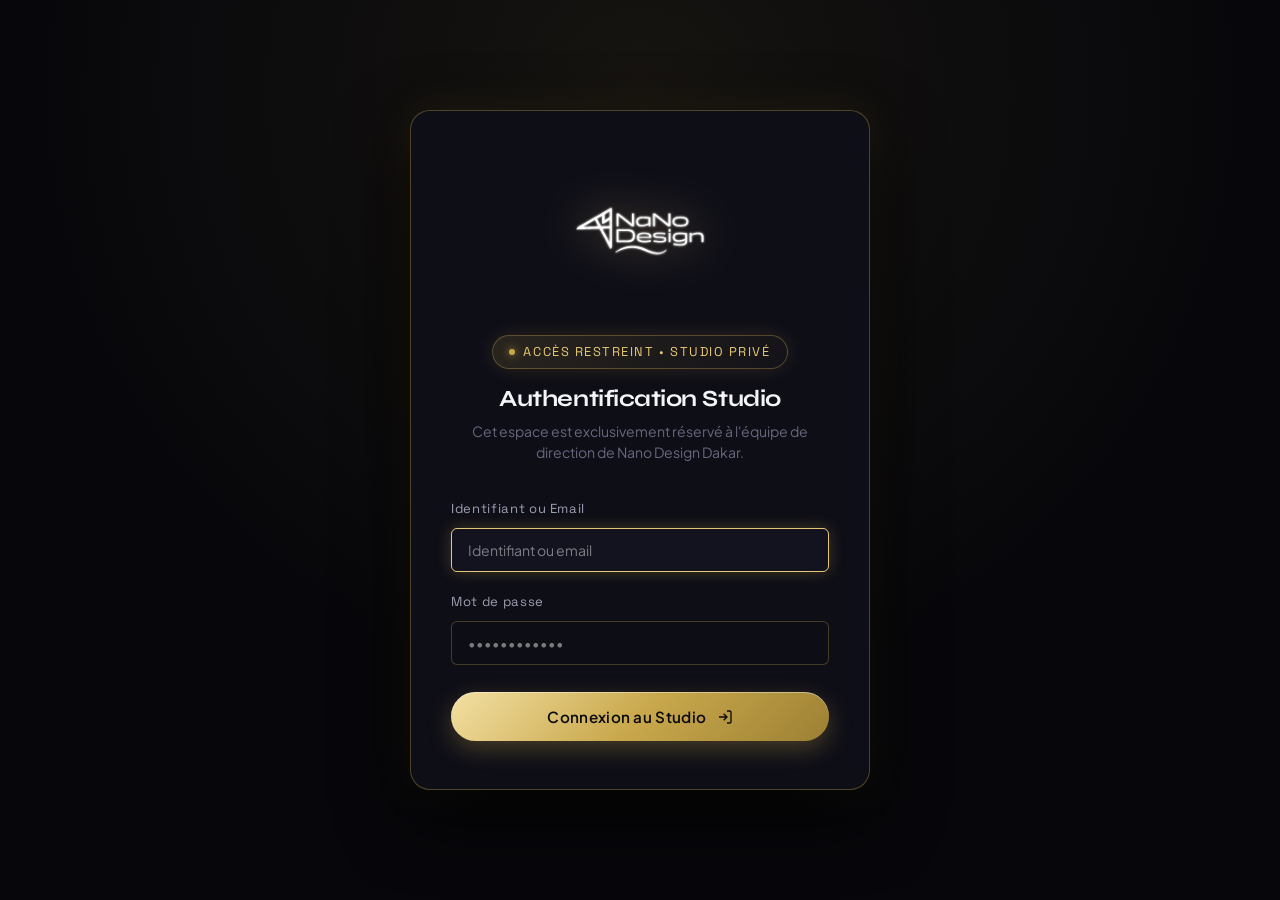
==== commit 4a5ade58: "security(admin): suppression des indices de chiffrement et exemples identifiants sur le formulaire d" ====
--- a/admin.html
+++ b/admin.html
@@ -26,8 +26,8 @@
     href="https://fonts.googleapis.com/css2?family=Plus+Jakarta+Sans:wght@400;500;600;700&family=Space+Grotesk:wght@400;500;600;700&family=Syne:wght@600;700;800&display=swap"
     rel="stylesheet">
 
-  <link rel="stylesheet" href="css/style.css">
-  <link rel="stylesheet" href="css/admin-modal.css">
+  <link rel="stylesheet" href="css/style.css?v=3.5">
+  <link rel="stylesheet" href="css/admin-modal.css?v=3.5">
 
   <style>
     /* Styles spécifiques pour la page admin autonome */
@@ -533,6 +533,39 @@
       box-shadow: 0 0 12px rgba(201, 168, 76, 0.4);
     }
 
+    /* Styles pour l'input PDF Brand Book */
+    input[type="file"].proj-pdf-file-input {
+      background: transparent !important;
+      color: var(--text-secondary) !important;
+      font-size: 0.82rem;
+      border: none !important;
+      padding: 0.2rem 0;
+      width: 100%;
+      cursor: pointer;
+    }
+
+    input[type="file"].proj-pdf-file-input::file-selector-button {
+      background: rgba(201, 168, 76, 0.18);
+      border: 1px solid var(--border-gold);
+      color: var(--gold-light);
+      padding: 0.45rem 0.95rem;
+      border-radius: var(--radius-sm);
+      font-family: var(--font-tech);
+      font-size: 0.76rem;
+      font-weight: 600;
+      text-transform: uppercase;
+      letter-spacing: 0.05em;
+      cursor: pointer;
+      margin-right: 0.9rem;
+      transition: all 0.2s ease;
+    }
+
+    input[type="file"].proj-pdf-file-input::file-selector-button:hover {
+      background: var(--gold-light);
+      color: #08080C;
+      box-shadow: 0 0 12px rgba(201, 168, 76, 0.4);
+    }
+
     /* Modal Projet : Soulèvement et aération des boutons Annuler et Enregistrer */
     #dash-project-modal .invoice-modal-container {
       max-width: 700px;
@@ -1047,13 +1080,12 @@
       <form id="auth-login-form" class="auth-form">
         <div class="form-field">
           <label class="form-label" for="auth-user">Identifiant ou Email</label>
-          <input type="text" id="auth-user" class="form-input" placeholder="Ex. admin ou contact@nanodesign.sn" required
-            autofocus>
+          <input type="text" id="auth-user" class="form-input" placeholder="Identifiant ou email" required autofocus autocomplete="username">
         </div>
 
         <div class="form-field">
-          <label class="form-label" for="auth-password">Mot de passe sécurisé</label>
-          <input type="password" id="auth-password" class="form-input" placeholder="••••••••••••" required>
+          <label class="form-label" for="auth-password">Mot de passe</label>
+          <input type="password" id="auth-password" class="form-input" placeholder="••••••••••••" required autocomplete="current-password">
         </div>
 
         <button type="submit" class="btn btn-primary" style="width: 100%; margin-top: 0.5rem;">
@@ -1063,11 +1095,6 @@
           </svg>
         </button>
       </form>
-
-      <div class="auth-credentials-hint" style="display: flex; align-items: center; justify-content: center; gap: 0.5rem; color: var(--text-muted); font-size: 0.74rem;">
-        <svg width="14" height="14" viewBox="0 0 24 24" fill="none" stroke="var(--gold-light)" stroke-width="2"><rect x="3" y="11" width="18" height="11" rx="2" ry="2"></rect><path d="M7 11V7a5 5 0 0 1 10 0v4"></path></svg>
-        <span>Accès chiffré SHA-256 • Verrouillage automatique après 15 min d'inactivité</span>
-      </div>
     </div>
   </div>
 
@@ -2100,6 +2127,72 @@
             </div>
           </div>
 
+          <!-- Section Document Brand Book / Charte Graphique (PDF 1920x1080) -->
+          <div id="proj-section-brandbook"
+            style="background: rgba(201, 168, 76, 0.04); border: 1px solid rgba(201, 168, 76, 0.28); border-radius: var(--radius-md); padding: 1.15rem; display: flex; flex-direction: column; gap: 0.85rem; transition: all 0.3s ease;">
+            <div style="display: flex; justify-content: space-between; align-items: center; flex-wrap: wrap; gap: 0.5rem;">
+              <label
+                style="display: flex; align-items: center; gap: 0.5rem; font-size: 0.76rem; text-transform: uppercase; color: var(--gold-light); font-weight: 700; letter-spacing: 0.04em;">
+                <svg width="15" height="15" viewBox="0 0 24 24" fill="none" stroke="currentColor" stroke-width="2">
+                  <path d="M14 2H6a2 2 0 0 0-2 2v16a2 2 0 0 0 2 2h12a2 2 0 0 0 2-2V8z"></path>
+                  <polyline points="14 2 14 8 20 8"></polyline>
+                  <line x1="16" y1="13" x2="8" y2="13"></line>
+                  <line x1="16" y1="17" x2="8" y2="17"></line>
+                </svg>
+                Document Brand Book / Charte Graphique (PDF)
+              </label>
+              <span id="proj-pdf-variant-hint"
+                style="font-size: 0.68rem; background: rgba(201, 168, 76, 0.15); color: var(--gold-light); border: 1px solid var(--border-gold); padding: 0.2rem 0.55rem; border-radius: 4px; font-family: var(--font-tech);">
+                ✦ Recommandé pour Logo avec Charte (35-40 slides 16:9)
+              </span>
+            </div>
+
+            <p style="font-size: 0.73rem; color: var(--text-muted); line-height: 1.45; margin: 0;">
+              Attachez votre fichier PDF complet (1920×1080 px). Vos visiteurs pourront feuilleter la charte sur le site façon Pentagram / Behance et ouvrir le document officiel haute définition.
+            </p>
+
+            <div style="display: grid; grid-template-columns: 1fr 1fr; gap: 1rem;">
+              <!-- Option 1 : Fichier PDF -->
+              <div>
+                <label style="display: block; font-size: 0.72rem; color: var(--text-secondary); margin-bottom: 0.35rem; font-weight: 600;">
+                  📁 Option 1 : Téléverser votre fichier PDF (.pdf)
+                </label>
+                <input type="file" id="proj-form-pdf-file" accept="application/pdf,.pdf" class="proj-pdf-file-input">
+                <div id="proj-pdf-file-info" style="font-size: 0.72rem; color: var(--gold-light); margin-top: 0.3rem; display: none;"></div>
+              </div>
+
+              <!-- Option 2 : Lien ou chemin PDF -->
+              <div>
+                <label style="display: block; font-size: 0.72rem; color: var(--text-secondary); margin-bottom: 0.35rem; font-weight: 600;">
+                  🔗 Option 2 : Chemin local ou lien direct vers le PDF
+                </label>
+                <input type="text" id="proj-form-pdf-url" class="form-input proj-modal-input"
+                  placeholder="Ex: assets/brandbook-maison-baobab.pdf ou lien cloud https://...">
+              </div>
+            </div>
+
+            <!-- Barre d'état du PDF sélectionné -->
+            <div id="proj-pdf-status-bar"
+              style="display: flex; align-items: center; justify-content: space-between; background: #07070B; padding: 0.6rem 0.9rem; border-radius: var(--radius-sm); border: 1px solid rgba(255,255,255,0.06); flex-wrap: wrap; gap: 0.5rem;">
+              <div style="display: flex; align-items: center; gap: 0.5rem;">
+                <span id="proj-pdf-status-icon" style="font-size: 0.9rem;">📄</span>
+                <span id="proj-pdf-status-text" style="font-size: 0.75rem; color: var(--text-muted);">
+                  Aucun fichier PDF attaché pour l'instant
+                </span>
+              </div>
+              <div style="display: flex; gap: 0.5rem; align-items: center;">
+                <a id="proj-pdf-test-btn" href="#" target="_blank" rel="noopener noreferrer" class="btn btn-secondary btn-sm"
+                  style="display: none; padding: 0.3rem 0.75rem; font-size: 0.72rem; gap: 0.3rem; text-decoration: none;">
+                  <span>👁 Tester le PDF ↗</span>
+                </a>
+                <button type="button" id="btn-remove-proj-pdf" class="btn btn-secondary btn-sm"
+                  style="display: none; padding: 0.3rem 0.6rem; font-size: 0.72rem; color: #FF6B7A; border-color: rgba(255,107,122,0.35);">
+                  ✕ Retirer
+                </button>
+              </div>
+            </div>
+          </div>
+
           <div>
             <label
               style="display: block; font-size: 0.76rem; text-transform: uppercase; color: var(--gold-light); font-weight: 700; margin-bottom: 0.4rem; letter-spacing: 0.04em;">Description
@@ -2138,8 +2231,9 @@
   <!-- Suite de Sécurité Studio, Chiffrement SHA-256 & Session Horodatée -->
   <script src="js/security.js"></script>
   <script src="https://cdn.jsdelivr.net/npm/@supabase/supabase-js@2.39.8/dist/umd/supabase.min.js" crossorigin="anonymous"></script>
+  <script src="js/pdf.min.js"></script>
   <script src="js/supabase-config.js"></script>
-  <script src="js/supabase-client.js"></script>
+  <script src="js/supabase-client.js?v=3.8"></script>
   <script src="js/site-analytics.js"></script>
   <script src="js/admin-notifications.js"></script>
 
@@ -3295,17 +3389,30 @@
       // ==========================================================================
       let currentAdminFilter = 'all';
       let currentEditingProjId = null;
+      const projFileInput = document.getElementById('proj-form-file');
+      const projImageUrlInput = document.getElementById('proj-form-image-url');
+      const projPreviewImg = document.getElementById('proj-preview-img');
+      const projPreviewPlaceholder = document.getElementById('proj-preview-placeholder');
+
+      // Éléments pour le document Brand Book PDF
+      let currentUploadedBrandbookPdf = '';
+      let activePdfBlobUrl = '';
+      const projSectionBrandbook = document.getElementById('proj-section-brandbook');
+      const projPdfFileInput = document.getElementById('proj-form-pdf-file');
+      const projPdfUrlInput = document.getElementById('proj-form-pdf-url');
+      const projPdfStatusText = document.getElementById('proj-pdf-status-text');
+      const projPdfStatusIcon = document.getElementById('proj-pdf-status-icon');
+      const projPdfTestBtn = document.getElementById('proj-pdf-test-btn');
+      const btnRemoveProjPdf = document.getElementById('btn-remove-proj-pdf');
+      const projPdfFileInfo = document.getElementById('proj-pdf-file-info');
       let currentUploadedImageDataUrl = '';
 
       const projModal = document.getElementById('dash-project-modal');
       const btnAddProj = document.getElementById('btn-add-portfolio-proj');
       const btnCloseProjModal = document.getElementById('btn-close-project-modal');
       const btnCancelProj = document.getElementById('btn-cancel-project');
+
       const formProj = document.getElementById('form-portfolio-project');
-      const projFileInput = document.getElementById('proj-form-file');
-      const projImageUrlInput = document.getElementById('proj-form-image-url');
-      const projPreviewImg = document.getElementById('proj-preview-img');
-      const projPreviewPlaceholder = document.getElementById('proj-preview-placeholder');
 
       const adminPortfolioGrid = document.getElementById('admin-portfolio-grid');
       const adminFilterBtns = document.querySelectorAll('#portfolio-admin-filter-bar .portfolio-admin-filter');
@@ -3370,20 +3477,53 @@
           const file = e.target.files && e.target.files[0];
           if (!file) return;
 
-          if (!file.type.startsWith('image/')) {
-            showToast('Veuillez sélectionner un fichier image valide.');
+          // Si l'utilisateur choisit son PDF dans le champ couverture, on l'oriente automatiquement vers le Brand Book
+          if (file.type === 'application/pdf' || file.name.toLowerCase().endsWith('.pdf')) {
+            showToast('💡 Document PDF détecté ! Transfert automatique vers le Brand Book...');
+            handleProjPdfFile(file);
+            projFileInput.value = '';
             return;
           }
 
-          showToast('Optimisation et compression de l’image...');
+          if (!file.type.startsWith('image/')) {
+            showToast('Veuillez sélectionner un fichier image valide pour la couverture.');
+            return;
+          }
+
+          showToast('Optimisation et synchronisation de l’image...');
           try {
             const originalSizeKb = Math.round(file.size / 1024);
             const compressed = await compressImageFile(file, 1200, 1200, 0.82);
             currentUploadedImageDataUrl = compressed;
             setProjPreview(currentUploadedImageDataUrl);
-            if (projImageUrlInput) projImageUrlInput.value = '';
-            const newSizeKb = Math.round(compressed.length * 0.75 / 1024);
-            showToast(`✦ Image optimisée : ${originalSizeKb} Ko ➔ ${newSizeKb} Ko (Haute Définition)`);
+
+            // Tenter le téléversement Cloud Supabase Storage immédiat
+            let cloudImgUrl = null;
+            try {
+              const cli = window.nanoDB && typeof window.nanoDB.getClient === 'function' ? window.nanoDB.getClient() : null;
+              if (cli && cli.storage) {
+                const cleanImgName = `images/${Date.now()}_${file.name.replace(/[^a-zA-Z0-9._-]/g, '_')}`;
+                const { data, error } = await cli.storage.from('portfolio-brandbooks').upload(cleanImgName, file, { upsert: true });
+                if (!error && data) {
+                  const { data: pubData } = cli.storage.from('portfolio-brandbooks').getPublicUrl(cleanImgName);
+                  if (pubData && pubData.publicUrl) {
+                    cloudImgUrl = pubData.publicUrl;
+                  }
+                }
+              }
+            } catch (cloudErr) {
+              console.warn('[Admin] Erreur upload image cloud:', cloudErr);
+            }
+
+            if (cloudImgUrl) {
+              currentUploadedImageDataUrl = cloudImgUrl;
+              if (projImageUrlInput) projImageUrlInput.value = cloudImgUrl;
+              showToast(`✦ Image synchronisée sur le Cloud Supabase ! (${originalSizeKb} Ko)`);
+            } else {
+              if (projImageUrlInput) projImageUrlInput.value = '';
+              const newSizeKb = Math.round(compressed.length * 0.75 / 1024);
+              showToast(`✦ Image optimisée HD : ${originalSizeKb} Ko ➔ ${newSizeKb} Ko`);
+            }
           } catch (err) {
             console.warn('Fallback FileReader image:', err);
             const reader = new FileReader();
@@ -3395,6 +3535,153 @@
             reader.readAsDataURL(file);
           }
         });
+      }
+
+      function updateProjPdfDisplay(urlOrBlob, displayName = '') {
+        if (urlOrBlob && urlOrBlob.trim()) {
+          const name = displayName || urlOrBlob.split('/').pop() || 'Document PDF';
+          if (projPdfStatusText) projPdfStatusText.innerHTML = `<strong>PDF prêt :</strong> ${name}`;
+          if (projPdfStatusIcon) projPdfStatusIcon.textContent = '✅';
+          if (projPdfTestBtn) {
+            projPdfTestBtn.href = activePdfBlobUrl || urlOrBlob;
+            projPdfTestBtn.style.display = 'inline-flex';
+          }
+          if (btnRemoveProjPdf) btnRemoveProjPdf.style.display = 'inline-flex';
+          if (projSectionBrandbook) {
+            projSectionBrandbook.style.borderColor = 'var(--gold-light)';
+            projSectionBrandbook.style.background = 'rgba(201, 168, 76, 0.08)';
+          }
+        } else {
+          if (projPdfStatusText) projPdfStatusText.textContent = 'Aucun fichier PDF attaché pour l\'instant';
+          if (projPdfStatusIcon) projPdfStatusIcon.textContent = '📄';
+          if (projPdfTestBtn) {
+            projPdfTestBtn.href = '#';
+            projPdfTestBtn.style.display = 'none';
+          }
+          if (btnRemoveProjPdf) btnRemoveProjPdf.style.display = 'none';
+          if (projPdfFileInfo) {
+            projPdfFileInfo.textContent = '';
+            projPdfFileInfo.style.display = 'none';
+          }
+          if (projSectionBrandbook) {
+            projSectionBrandbook.style.borderColor = 'rgba(201, 168, 76, 0.28)';
+            projSectionBrandbook.style.background = 'rgba(201, 168, 76, 0.04)';
+          }
+        }
+      }
+
+      async function handleProjPdfFile(file) {
+        if (!file) return;
+        const isPdf = file.type === 'application/pdf' || file.name.toLowerCase().endsWith('.pdf');
+        if (!isPdf) {
+          showToast('Veuillez sélectionner un fichier au format .pdf.');
+          return;
+        }
+
+        const sizeMb = (file.size / (1024 * 1024)).toFixed(1);
+        if (projPdfFileInfo) {
+          projPdfFileInfo.textContent = `Fichier sélectionné : ${file.name} (${sizeMb} Mo)`;
+          projPdfFileInfo.style.display = 'block';
+        }
+
+        showToast(`Préparation du Brand Book PDF (${file.name} • ${sizeMb} Mo)...`);
+
+        // 1. Tenter un téléversement Supabase Storage si un bucket est disponible
+        let uploadedCloudUrl = null;
+        try {
+          const cli = window.nanoDB && typeof window.nanoDB.getClient === 'function' ? window.nanoDB.getClient() : null;
+          if (cli && cli.storage) {
+            const cleanFileName = `brandbooks/${Date.now()}_${file.name.replace(/[^a-zA-Z0-9._-]/g, '_')}`;
+            const { data, error } = await cli.storage.from('portfolio-brandbooks').upload(cleanFileName, file, { upsert: true });
+            if (!error && data) {
+              const { data: pubData } = cli.storage.from('portfolio-brandbooks').getPublicUrl(cleanFileName);
+              if (pubData && pubData.publicUrl) {
+                uploadedCloudUrl = pubData.publicUrl;
+              }
+            }
+          }
+        } catch (storageErr) {
+          console.warn('[Admin] Supabase storage exception:', storageErr);
+        }
+
+        if (uploadedCloudUrl) {
+          currentUploadedBrandbookPdf = uploadedCloudUrl;
+          activePdfBlobUrl = uploadedCloudUrl;
+          if (projPdfUrlInput) projPdfUrlInput.value = currentUploadedBrandbookPdf;
+          updateProjPdfDisplay(currentUploadedBrandbookPdf, `${file.name} (Cloud Supabase • ${sizeMb} Mo)`);
+          showToast(`✦ Brand Book PDF synchronisé sur le Cloud ! (${sizeMb} Mo)`);
+          return;
+        }
+
+        // 2. Stockage haute fidélité local IndexedDB (supporte jusqu'à plusieurs Go sans limitation)
+        const pdfKey = `pdf_${Date.now()}_${file.name.replace(/[^a-zA-Z0-9._-]/g, '_')}`;
+        let idbSaved = false;
+        if (window.nanoDB && typeof window.nanoDB.savePdfToIndexedDB === 'function') {
+          idbSaved = await window.nanoDB.savePdfToIndexedDB(pdfKey, file);
+        }
+
+        const objectUrl = URL.createObjectURL(file);
+        if (idbSaved) {
+          currentUploadedBrandbookPdf = `indexeddb:${pdfKey}`;
+          activePdfBlobUrl = objectUrl;
+          if (projPdfUrlInput) projPdfUrlInput.value = currentUploadedBrandbookPdf;
+          updateProjPdfDisplay(objectUrl, `${file.name} (Mémoire locale HD • ${sizeMb} Mo)`);
+          showToast(`✦ Brand Book PDF attaché en mémoire locale (${sizeMb} Mo) !`);
+        } else {
+          currentUploadedBrandbookPdf = objectUrl;
+          activePdfBlobUrl = objectUrl;
+          if (projPdfUrlInput) projPdfUrlInput.value = `assets/${file.name}`;
+          updateProjPdfDisplay(objectUrl, `${file.name} (${sizeMb} Mo)`);
+          showToast(`✦ Brand Book PDF prêt ! Note : Pour le partage, déposez aussi le fichier dans assets/`);
+        }
+      }
+
+      if (projPdfFileInput) {
+        projPdfFileInput.addEventListener('change', (e) => {
+          const file = e.target.files && e.target.files[0];
+          if (file) handleProjPdfFile(file);
+        });
+      }
+
+      if (projPdfUrlInput) {
+        projPdfUrlInput.addEventListener('input', () => {
+          const val = projPdfUrlInput.value.trim();
+          if (val) {
+            currentUploadedBrandbookPdf = val;
+            activePdfBlobUrl = '';
+            updateProjPdfDisplay(val, val.split('/').pop());
+          } else if (!activePdfBlobUrl) {
+            currentUploadedBrandbookPdf = '';
+            updateProjPdfDisplay('');
+          }
+        });
+      }
+
+      if (btnRemoveProjPdf) {
+        btnRemoveProjPdf.addEventListener('click', () => {
+          currentUploadedBrandbookPdf = '';
+          activePdfBlobUrl = '';
+          if (projPdfFileInput) projPdfFileInput.value = '';
+          if (projPdfUrlInput) projPdfUrlInput.value = '';
+          updateProjPdfDisplay('');
+          showToast('Brand Book PDF retiré de cette réalisation.');
+        });
+      }
+
+      function updateBrandbookHintVisibility(category, variant) {
+        const hint = document.getElementById('proj-pdf-variant-hint');
+        const isCharte = category === 'logos' && (variant === 'avec-charte' || variant === 'refonte');
+        if (hint) {
+          if (isCharte) {
+            hint.textContent = '✦ Section Fortement Recommandée (Logo avec charte 16:9)';
+            hint.style.background = 'rgba(201, 168, 76, 0.25)';
+            hint.style.borderColor = 'var(--gold-light)';
+          } else {
+            hint.textContent = 'Optionnel • Document / Présentation PDF';
+            hint.style.background = 'rgba(255, 255, 255, 0.05)';
+            hint.style.borderColor = 'rgba(255, 255, 255, 0.12)';
+          }
+        }
       }
 
       if (projImageUrlInput) {
@@ -3454,9 +3741,16 @@
       }
 
       const projCategorySelect = document.getElementById('proj-form-category');
+      const projVariantSelect = document.getElementById('proj-form-variant');
       if (projCategorySelect) {
         projCategorySelect.addEventListener('change', (e) => {
           updateProjVariantOptions(e.target.value);
+          updateBrandbookHintVisibility(e.target.value, projVariantSelect ? projVariantSelect.value : '');
+        });
+      }
+      if (projVariantSelect) {
+        projVariantSelect.addEventListener('change', (e) => {
+          updateBrandbookHintVisibility(projCategorySelect ? projCategorySelect.value : 'web', e.target.value);
         });
       }
 
@@ -3464,15 +3758,19 @@
         btnAddProj.addEventListener('click', () => {
           currentEditingProjId = null;
           currentUploadedImageDataUrl = '';
+          currentUploadedBrandbookPdf = '';
+          activePdfBlobUrl = '';
           formProj.reset();
           document.getElementById('proj-form-id').value = '';
           document.getElementById('proj-modal-top-id').textContent = 'NOUVELLE RÉALISATION';
           document.getElementById('proj-modal-mode-badge').textContent = 'Création';
           document.getElementById('proj-modal-mode-badge').className = 'inv-badge-status inv-badge-pending';
           document.getElementById('btn-save-project').textContent = 'Enregistrer la création ✦';
-          document.getElementById('proj-form-category').value = 'web';
-          updateProjVariantOptions('web', 'vitrine');
+          document.getElementById('proj-form-category').value = 'logos';
+          updateProjVariantOptions('logos', 'avec-charte');
+          updateBrandbookHintVisibility('logos', 'avec-charte');
           setProjPreview('');
+          updateProjPdfDisplay('');
           projModal.classList.add('is-open');
         });
       }
@@ -3494,8 +3792,10 @@
           const desc = document.getElementById('proj-form-desc').value.trim();
           const projectUrl = document.getElementById('proj-form-url').value.trim();
           const imageUrlInput = (projImageUrlInput ? projImageUrlInput.value.trim() : '');
+          const pdfUrlInput = (projPdfUrlInput ? projPdfUrlInput.value.trim() : '');
 
           const finalImageUrl = currentUploadedImageDataUrl || imageUrlInput;
+          const finalBrandbookPdf = pdfUrlInput || currentUploadedBrandbookPdf || '';
 
           const categoryLabels = {
             'logos': 'Logo & Branding',
@@ -3504,18 +3804,30 @@
             'marketing': 'Marketing Digital'
           };
 
+          let finalVariant = variant;
+          let finalVariantLabel = variantLabel;
+
+          // Si un Brand Book PDF est attaché ou si la charte est mentionnée, verrouiller 'avec-charte'
+          if (finalBrandbookPdf && finalBrandbookPdf.trim()) {
+            if (category === 'logos' || !finalVariant || finalVariant === 'standard') {
+              finalVariant = 'avec-charte';
+              finalVariantLabel = 'Avec charte graphique';
+            }
+          }
+
           const projObj = {
             id: currentEditingProjId || `PROJ-${Date.now().toString(36).toUpperCase()}`,
             title,
             client,
             category,
             categoryLabel: categoryLabels[category] || 'Création Studio',
-            variant,
-            variantLabel,
+            variant: finalVariant,
+            variantLabel: finalVariantLabel,
             description: desc,
             tags: tagsRaw.split(',').map(t => t.trim()).filter(Boolean),
             imageUrl: finalImageUrl,
             projectUrl: projectUrl,
+            brandbookPdf: finalBrandbookPdf,
             createdAt: new Date().toISOString()
           };
 
@@ -3562,6 +3874,24 @@
           try {
             projects = JSON.parse(localStorage.getItem('nano_portfolio') || '[]');
           } catch (e) { projects = []; }
+        }
+
+        // Auto-migration locale : tout projet avec PDF ou charte est garanti 'avec-charte'
+        let hasFixedLocal = false;
+        projects = (projects || []).map(p => {
+          const hasPdf = Boolean(p.brandbookPdf && p.brandbookPdf.trim());
+          const mentionsCharte = `${p.title || ''} ${p.description || ''}`.toLowerCase().includes('charte');
+          if ((hasPdf || mentionsCharte) && (p.category === 'logos' || !p.variant || p.variant === 'standard')) {
+            if (p.variant !== 'avec-charte') {
+              p.variant = 'avec-charte';
+              p.variantLabel = 'Avec charte graphique';
+              hasFixedLocal = true;
+            }
+          }
+          return p;
+        });
+        if (hasFixedLocal) {
+          try { localStorage.setItem('nano_portfolio', JSON.stringify(projects)); } catch (e) { }
         }
 
         if (countFilterAll) countFilterAll.textContent = projects.length;
@@ -3628,13 +3958,24 @@
               <p style="font-size: 0.8rem; color: var(--text-secondary); line-height: 1.45; margin-bottom: 0.8rem; display: -webkit-box; -webkit-line-clamp: 2; -webkit-box-orient: vertical; overflow: hidden; flex: 1;">
                 ${p.description}
               </p>
-              <div style="display: flex; gap: 0.35rem; flex-wrap: wrap; margin-bottom: 1rem;">
+              <div style="display: flex; gap: 0.35rem; flex-wrap: wrap; margin-bottom: 0.8rem;">
                 ${tagsHtml}
               </div>
+              ${p.brandbookPdf ? `
+                <div style="margin-bottom: 0.85rem; display: flex; align-items: center; justify-content: space-between; background: rgba(201, 168, 76, 0.08); border: 1px solid rgba(201, 168, 76, 0.28); padding: 0.35rem 0.6rem; border-radius: var(--radius-sm);">
+                  <span style="font-size: 0.68rem; color: var(--gold-light); font-weight: 600; display: inline-flex; align-items: center; gap: 0.35rem;">
+                    <svg width="12" height="12" viewBox="0 0 24 24" fill="none" stroke="currentColor" stroke-width="2"><path d="M14 2H6a2 2 0 0 0-2 2v16a2 2 0 0 0 2 2h12a2 2 0 0 0 2-2V8z"></path><polyline points="14 2 14 8 20 8"></polyline></svg>
+                    Brand Book PDF inclus
+                  </span>
+                  <a href="${p.brandbookPdf && p.brandbookPdf.startsWith('indexeddb:') ? '#' : p.brandbookPdf}" target="_blank" rel="noopener noreferrer" class="admin-view-pdf-link" data-pdf="${p.brandbookPdf}" style="font-size: 0.68rem; color: #FFF; text-decoration: underline; text-underline-offset: 2px; cursor: pointer;">
+                    Consulter ↗
+                  </a>
+                </div>
+              ` : ''}
               <div style="display: flex; gap: 0.5rem; padding-top: 0.8rem; border-top: 1px solid var(--border-subtle); align-items: center; justify-content: space-between;">
                 <div style="display: flex; gap: 0.4rem;">
                   <button type="button" class="btn-row-action btn-edit-proj" data-proj-id="${p.id}" title="Modifier cette réalisation">
-                    <svg width="12" height="12" viewBox="0 0 24 24" fill="none" stroke="currentColor" stroke-width="2"><path d="M11 4H4a2 2 0 0 0-2 2v14a2 2 0 0 0 2 2h14a2 2 0 0 0 2-2v-7"></path><path d="M18.5 2.5a2.121 2.121 0 0 1 3 3L12 15l-4 1 1-4 9.5-9.5z"></path></svg>
+                    <svg width="12" height="12" viewBox="0 0 24 24" fill="none" stroke="currentColor" stroke-width="2"><path d="M11 4H4a2 2 0 0 0-2 2v16a2 2 0 0 0 2 2h14a2 2 0 0 0 2-2v-7"></path><path d="M18.5 2.5a2.121 2.121 0 0 1 3 3L12 15l-4 1 1-4 9.5-9.5z"></path></svg>
                     <span>Modifier</span>
                   </button>
                   <button type="button" class="btn-row-action btn-delete-proj" data-proj-id="${p.id}" data-proj-title="${p.title.replace(/"/g, '&quot;')}" title="Supprimer cette réalisation">
@@ -3650,6 +3991,18 @@
           adminPortfolioGrid.appendChild(card);
         });
 
+        // Écouteurs pour consulter le PDF (support IndexedDB ou URL)
+        adminPortfolioGrid.querySelectorAll('.admin-view-pdf-link').forEach(link => {
+          link.addEventListener('click', async (e) => {
+            const pdfRef = link.getAttribute('data-pdf');
+            if (pdfRef && pdfRef.startsWith('indexeddb:') && window.nanoDB && typeof window.nanoDB.resolvePdfUrl === 'function') {
+              e.preventDefault();
+              const url = await window.nanoDB.resolvePdfUrl(pdfRef);
+              if (url) window.open(url, '_blank', 'noopener,noreferrer');
+            }
+          });
+        });
+
         // Écouteurs Modifier
         adminPortfolioGrid.querySelectorAll('.btn-edit-proj').forEach(btn => {
           btn.addEventListener('click', () => {
@@ -3669,7 +4022,12 @@
             document.getElementById('proj-form-title').value = target.title || '';
             document.getElementById('proj-form-client').value = target.client || '';
             document.getElementById('proj-form-category').value = target.category || 'web';
-            updateProjVariantOptions(target.category || 'web', target.variant || '');
+
+            let targetVariant = target.variant || 'standard';
+            if (target.brandbookPdf && target.brandbookPdf.trim() && (target.category === 'logos' || targetVariant === 'standard')) {
+              targetVariant = 'avec-charte';
+            }
+            updateProjVariantOptions(target.category || 'web', targetVariant);
             document.getElementById('proj-form-tags').value = Array.isArray(target.tags) ? target.tags.join(', ') : (target.tags || '');
             document.getElementById('proj-form-desc').value = target.description || '';
             document.getElementById('proj-form-url').value = target.projectUrl || '';
@@ -3679,6 +4037,18 @@
             } else {
               if (projImageUrlInput) projImageUrlInput.value = '';
             }
+
+            // Chargement de l'état du Brand Book PDF
+            currentUploadedBrandbookPdf = target.brandbookPdf || '';
+            activePdfBlobUrl = '';
+            if (projPdfFileInput) projPdfFileInput.value = '';
+            if (projPdfUrlInput) projPdfUrlInput.value = target.brandbookPdf || '';
+            if (target.brandbookPdf) {
+              updateProjPdfDisplay(target.brandbookPdf, target.brandbookPdf.split('/').pop());
+            } else {
+              updateProjPdfDisplay('');
+            }
+            updateBrandbookHintVisibility(target.category || 'web', target.variant || '');
 
             setProjPreview(target.imageUrl || '');
             projModal.classList.add('is-open');
@@ -3724,6 +4094,8 @@
 
 ALTER TABLE public.portfolio_projects ADD COLUMN IF NOT EXISTS variant TEXT DEFAULT 'standard';
 ALTER TABLE public.portfolio_projects ADD COLUMN IF NOT EXISTS variant_label TEXT DEFAULT '';
+ALTER TABLE public.portfolio_projects ADD COLUMN IF NOT EXISTS brandbook_pdf TEXT DEFAULT '';
+ALTER TABLE public.portfolio_projects ADD COLUMN IF NOT EXISTS brandbook_slides JSONB DEFAULT '[]'::jsonb;
 
 CREATE INDEX IF NOT EXISTS idx_projects_created_at ON public.portfolio_projects(created_at DESC);
 ALTER TABLE public.portfolio_projects ENABLE ROW LEVEL SECURITY;
--- a/css/style.css
+++ b/css/style.css
@@ -693,8 +693,8 @@
 }
 
 .hero-title {
-  font-size: clamp(2.8rem, 5.5vw, 4.4rem);
-  line-height: 1.1;
+  font-size: clamp(2.1rem, 5.5vw, 4.4rem);
+  line-height: 1.12;
   letter-spacing: -0.03em;
   margin-bottom: 1.6rem;
   max-width: 860px;
@@ -726,6 +726,59 @@
   width: 100%;
   max-width: 720px;
   margin: 0 auto;
+}
+
+@media (max-width: 640px) {
+  .hero-section {
+    padding-top: 7.5rem;
+    padding-bottom: 3.5rem;
+    min-height: auto;
+  }
+
+  .hero-title {
+    font-size: 2.1rem;
+    margin-bottom: 1.2rem;
+    line-height: 1.15;
+  }
+
+  .hero-desc {
+    font-size: 1rem;
+    margin-bottom: 2rem;
+  }
+
+  .hero-cta-group {
+    flex-direction: column;
+    width: 100%;
+    gap: 0.85rem;
+    margin-bottom: 2.5rem;
+  }
+
+  .hero-cta-group .btn {
+    width: 100%;
+    justify-content: center;
+  }
+
+  .hero-stats-row {
+    grid-template-columns: repeat(3, 1fr);
+    gap: 0.85rem;
+    padding-top: 1.8rem;
+  }
+
+  .stat-number {
+    font-size: 1.65rem;
+  }
+
+  .stat-label {
+    font-size: 0.72rem;
+  }
+}
+
+@media (max-width: 380px) {
+  .hero-stats-row {
+    grid-template-columns: 1fr;
+    gap: 1.2rem;
+    text-align: center;
+  }
 }
 
 .stat-item {
@@ -1138,7 +1191,7 @@
   display: grid;
   grid-template-columns: repeat(3, 1fr);
   gap: 1.8rem;
-  margin-bottom: 3.5rem;
+  margin-bottom: 2.2rem;
 }
 
 @media (max-width: 992px) {
@@ -1183,6 +1236,73 @@
   opacity: 1;
 }
 
+.domain-hub-media {
+  position: relative;
+  width: 100%;
+  aspect-ratio: 16 / 10;
+  border-radius: var(--radius-md);
+  overflow: hidden;
+  margin-bottom: 1.4rem;
+  border: 1px solid rgba(201, 168, 76, 0.22);
+  background: #08080E;
+  box-shadow: 0 8px 24px rgba(0, 0, 0, 0.5);
+}
+
+.domain-hub-media::after {
+  content: '';
+  position: absolute;
+  inset: 0;
+  background: linear-gradient(180deg, rgba(8, 8, 14, 0.05) 0%, rgba(8, 8, 14, 0.25) 50%, rgba(8, 8, 14, 0.8) 100%);
+  pointer-events: none;
+  transition: opacity var(--transition-normal);
+}
+
+.domain-hub-card:hover .domain-hub-media::after {
+  opacity: 0.45;
+}
+
+.domain-hub-img {
+  width: 100%;
+  height: 100%;
+  object-fit: cover;
+  object-position: center;
+  transition: transform 0.6s cubic-bezier(0.16, 1, 0.3, 1), filter 0.4s ease;
+  filter: contrast(1.05) brightness(0.95);
+  display: block;
+}
+
+.domain-hub-card:hover .domain-hub-img {
+  transform: scale(1.06);
+  filter: contrast(1.08) brightness(1.02);
+}
+
+.domain-hub-icon-badge {
+  position: absolute;
+  top: 12px;
+  right: 12px;
+  width: 40px;
+  height: 40px;
+  border-radius: 10px;
+  background: rgba(13, 13, 20, 0.82);
+  backdrop-filter: blur(10px);
+  -webkit-backdrop-filter: blur(10px);
+  border: 1px solid var(--border-gold);
+  color: var(--gold-light);
+  display: flex;
+  align-items: center;
+  justify-content: center;
+  font-size: 1.15rem;
+  z-index: 2;
+  box-shadow: 0 4px 14px rgba(0, 0, 0, 0.5);
+  transition: all var(--transition-fast);
+}
+
+.domain-hub-card:hover .domain-hub-icon-badge {
+  background: rgba(201, 168, 76, 0.22);
+  color: #FFF;
+  transform: scale(1.05);
+}
+
 .domain-hub-icon {
   width: 52px;
   height: 52px;
@@ -1263,7 +1383,7 @@
   border: 1px solid var(--border-gold);
   border-radius: var(--radius-lg);
   padding: 2.5rem 2.8rem;
-  margin-top: 3rem;
+  margin-top: 0;
   display: flex;
   align-items: center;
   justify-content: space-between;
@@ -1754,9 +1874,10 @@
   gap: 1.2rem;
 }
 
-@media (max-width: 600px) {
+@media (max-width: 768px) {
   .form-group-row {
     grid-template-columns: 1fr;
+    gap: 1rem;
   }
 }
 
